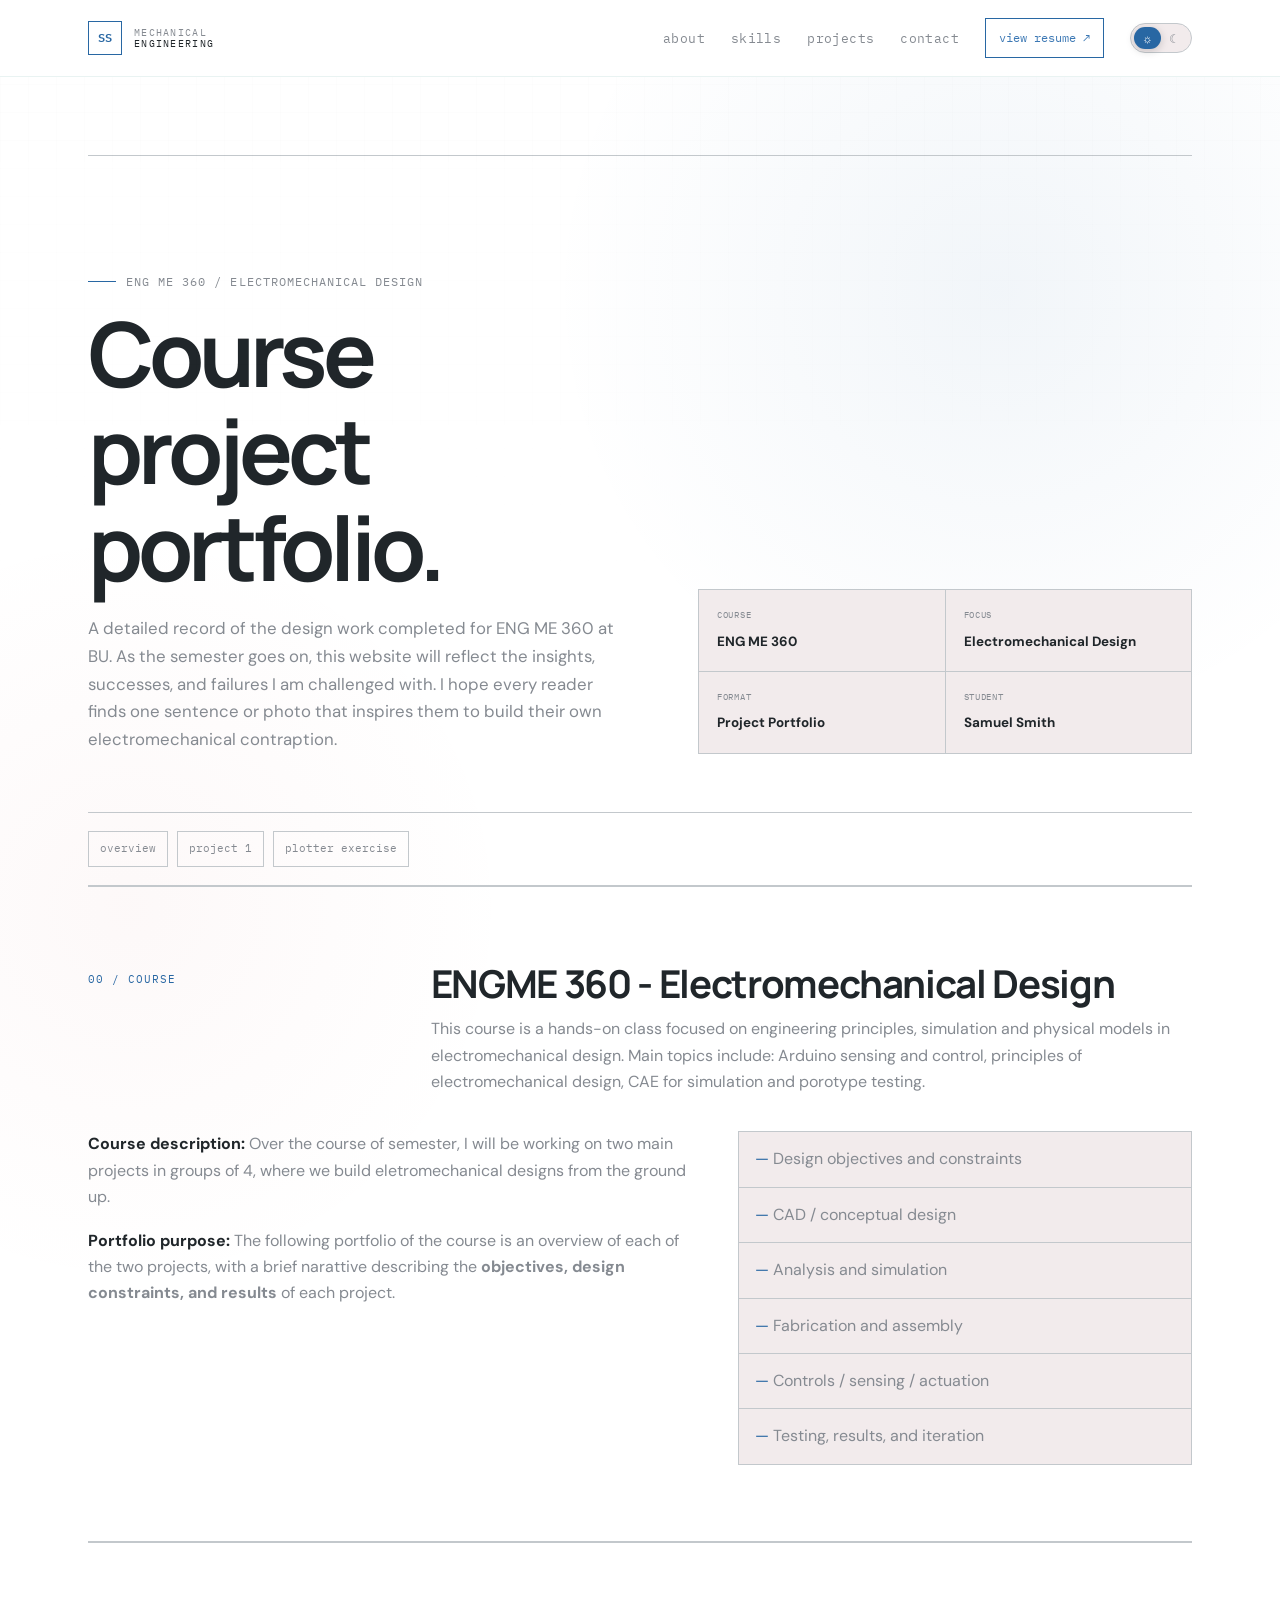
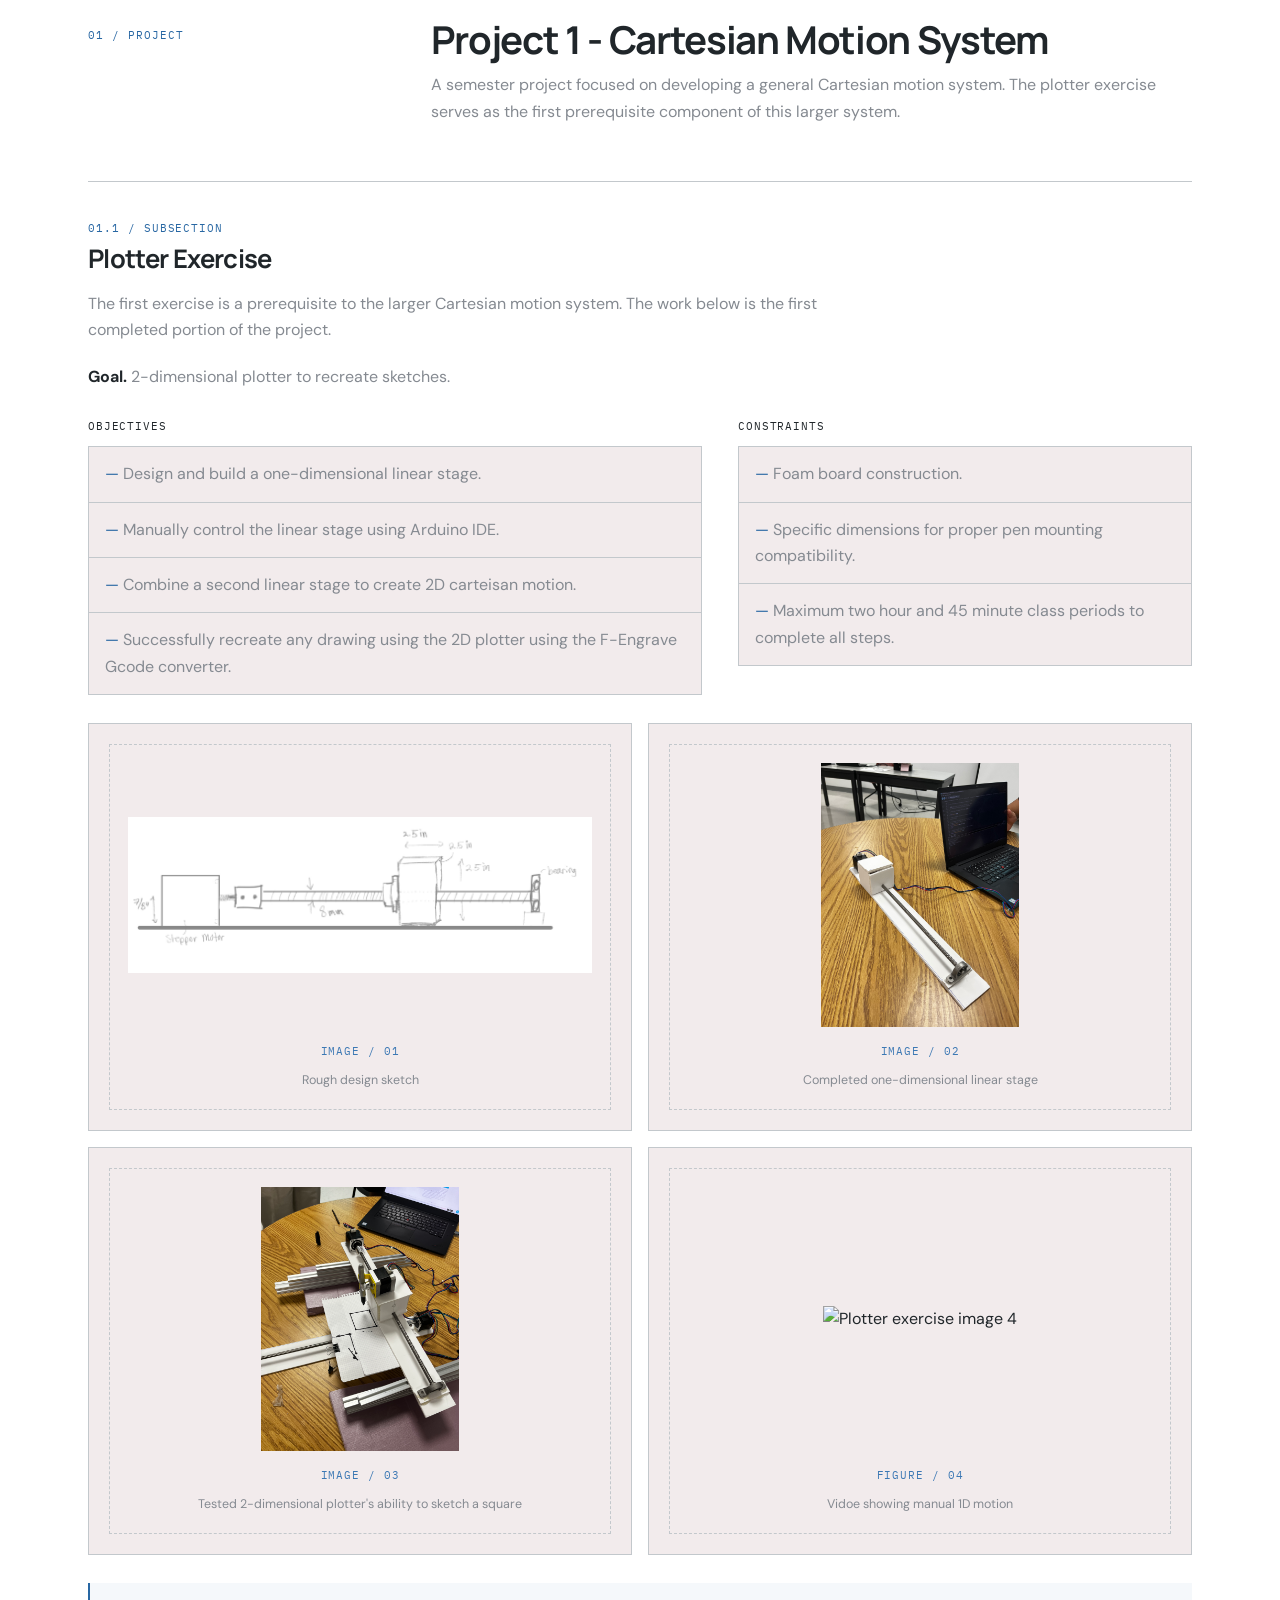
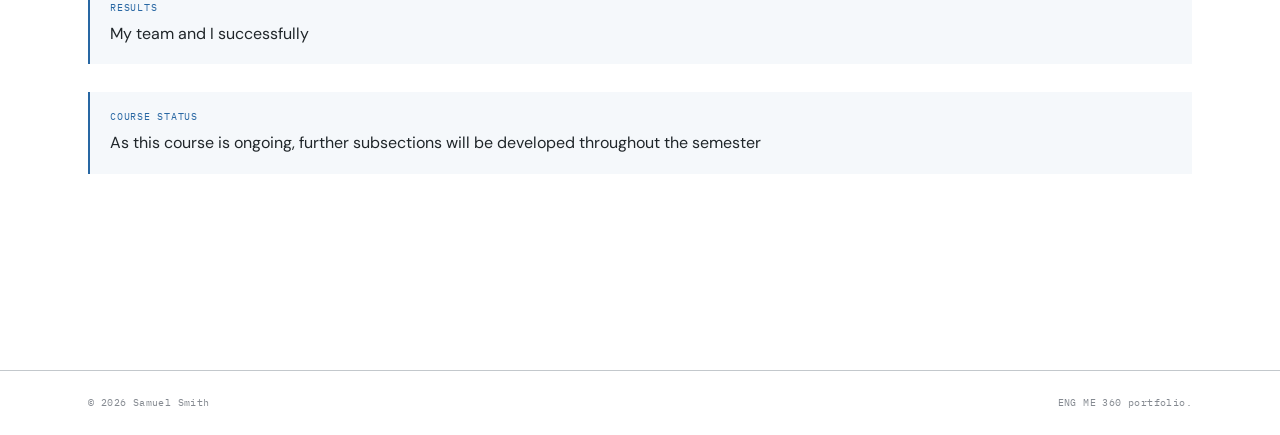
==== engme360.html @ 4882866c "updated for video" ====
<!DOCTYPE html>
<html lang="en">
<head>
  <meta charset="UTF-8">
  <meta name="viewport" content="width=device-width, initial-scale=1.0">
  <meta name="color-scheme" content="dark light">
  <script>
    (() => {
      try {
        const saved = localStorage.getItem('portfolio-theme');
        if (saved === 'light' || saved === 'dark') document.documentElement.dataset.theme = saved;
      } catch (e) {}
    })();
  </script>
  <title>ENG ME 360 — Electromechanical Design | Samuel Smith</title>
  <meta name="description" content="ENG ME 360 electromechanical design course portfolio for Samuel Smith.">
  <link rel="preconnect" href="https://fonts.googleapis.com">
  <link rel="preconnect" href="https://fonts.gstatic.com" crossorigin>
  <link href="https://fonts.googleapis.com/css2?family=DM+Sans:wght@400;500;600;700&family=IBM+Plex+Mono:wght@400;500;600&family=Manrope:wght@500;600;700;800&display=swap" rel="stylesheet">
  <link rel="stylesheet" href="style.css?v=11">
</head>
<body>
  <header class="site-header"><nav class="nav container">
    <a href="index.html#hero" class="nav__logo" aria-label="Samuel Smith home"><span class="nav__logo-mark">SS</span><span class="nav__logo-copy">MECHANICAL<br><span>ENGINEERING</span></span></a>
    <button class="nav__toggle" id="navToggle" aria-label="Toggle navigation menu" aria-expanded="false"><span></span><span></span><span></span></button>
    <ul class="nav__links" id="navLinks">
      <li><a href="index.html#about" class="nav__link">about</a></li>
      <li><a href="index.html#skills" class="nav__link">skills</a></li>
      <li><a href="index.html#projects" class="nav__link">projects</a></li>
      <li><a href="index.html#contact" class="nav__link">contact</a></li>
      <li><a href="resume.pdf" class="nav__resume" target="_blank" rel="noopener">view resume <span>↗</span></a></li>
      <li class="nav__theme"><div class="theme-switch" id="themeSwitch" role="group" aria-label="Appearance"><span class="theme-switch__thumb" aria-hidden="true"></span><button class="theme-switch__option" type="button" data-theme-choice="light" aria-label="Switch to light appearance" title="Light appearance">☼</button><button class="theme-switch__option" type="button" data-theme-choice="dark" aria-label="Switch to dark appearance" title="Dark appearance">☾</button></div></li>
    </ul>
  </nav></header>

  <main class="case-study container">
    <section class="case-hero">
      <div>
        <p class="eyebrow"><span class="eyebrow__line"></span> ENG ME 360 / ELECTROMECHANICAL DESIGN</p>
        <h1>Course project portfolio.</h1>
        <p class="case-hero__lead">A detailed record of the design work completed for ENG ME 360 at BU. As the semester goes on, this website will reflect the insights, successes, and failures I am challenged with. I hope every reader finds one sentence or photo that inspires them to build their own electromechanical contraption.</p>
      </div>
      <div class="case-hero__meta">
        <div><span>course</span><strong>ENG ME 360</strong></div>
        <div><span>focus</span><strong>Electromechanical Design</strong></div>
        <div><span>format</span><strong>Project Portfolio</strong></div>
        <div><span>student</span><strong>Samuel Smith</strong></div>
      </div>
    </section>

    <nav class="case-toc" aria-label="Project navigation">
      <a href="#overview">overview</a>
      <a href="#project-1">project 1</a>
      <a href="#plotter-exercise">plotter exercise</a>
    </nav>

    <section id="overview" class="case-section">
      <div class="case-section__header">
        <div class="case-section__index">00 / COURSE</div>
        <div>
          <h2>ENGME 360 - Electromechanical Design</h2>
          <p class="case-section__intro">This course is a hands-on class focused on engineering principles, simulation and physical models in electromechanical design. Main topics include: Arduino sensing and control, principles of electromechanical design, CAE for simulation and porotype testing.</p>
        </div>
      </div>
      <div class="case-two-col">
        <div class="case-copy">
          <p><strong>Course description:</strong> Over the course of semester, I will be working on two main projects in groups of 4, where we build eletromechanical designs from the ground up.</p>
          <p><strong>Portfolio purpose:</strong> The following portfolio of the course is an overview of each of the two projects, with a brief narattive describing the <b>objectives, design constraints, and results</b> of each project.</p>
        </div>
        <ul class="case-list">
          <li>Design objectives and constraints</li>
          <li>CAD / conceptual design</li>
          <li>Analysis and simulation</li>
          <li>Fabrication and assembly</li>
          <li>Controls / sensing / actuation</li>
          <li>Testing, results, and iteration</li>
        </ul>
      </div>
    </section>

    <section id="project-1" class="case-section">
      <div class="case-section__header">
        <div class="case-section__index">01 / PROJECT</div>
        <div>
          <h2>Project 1 - Cartesian Motion System</h2>
          <p class="case-section__intro">A semester project focused on developing a general Cartesian motion system. The plotter exercise serves as the first prerequisite component of this larger system.</p>
        </div>
      </div>

      <div id="plotter-exercise" class="case-subsection">
        <div class="case-subsection__header">
          <span>01.1 / SUBSECTION</span>
          <h3>Plotter Exercise</h3>
        </div>
        <p class="case-subsection__intro">The first exercise is a prerequisite to the larger Cartesian motion system. The work below is the first completed portion of the project.</p>

        <div class="case-copy">
          <p><strong>Goal.</strong> 2-dimensional plotter to recreate sketches.</p>
        </div>

        <div class="case-two-col case-two-col--plotter-details">
          <div>
            <p class="case-field-label">Objectives</p>
            <ul class="case-list">
              <li>Design and build a one-dimensional linear stage.</li>
              <li>Manually control the linear stage using Arduino IDE.</li>
              <li>Combine a second linear stage to create 2D carteisan motion.</li>
              <li>Successfully recreate any drawing using the 2D plotter using the F-Engrave Gcode converter.</li>
            </ul>
          </div>
          <div>
            <p class="case-field-label">Constraints</p>
            <ul class="case-list">
              <li>Foam board construction.</li>
              <li>Specific dimensions for proper pen mounting compatibility.</li>
              <li>Maximum two hour and 45 minute class periods to complete all steps.</li>
            </ul>
          </div>
        </div>

        <div class="case-figure-grid case-figure-grid--plotter">
          <div class="case-figure">
            <div class="case-figure__inner">
              <img src="images/LinearStageSketch.jpg" alt="Plotter exercise image 1">
              <div class="case-figure__label"><span>IMAGE / 01</span><small>Rough design sketch</small></div>
            </div>
          </div>
          <div class="case-figure">
            <div class="case-figure__inner">
              <img src="images/1D_LinearStage.jpg" alt="Plotter exercise image 2">
              <div class="case-figure__label"><span>IMAGE / 02</span><small>Completed one-dimensional linear stage</small></div>
            </div>
          </div>
          <div class="case-figure">
            <div class="case-figure__inner">
              <img src="images/project-01-01.JPG" alt="Plotter exercise image 3">
              <div class="case-figure__label"><span>IMAGE / 03</span><small>Tested 2-dimensional plotter's ability to sketch a square</small></div>
            </div>
          </div>
          <div class="case-figure">
            <div class="case-figure__inner">
              <img src="images/1D_motion.MOV" alt="Plotter exercise image 4">
              <div class="case-figure__label"><span>FIGURE / 04</span><small>Vidoe showing manual 1D motion</small></div>
            </div>
          </div>
        </div>

        <div class="case-callout">
          <span>Results</span>
          <p>My team and I successfully </p>
        </div>
      </div>

      <div class="case-callout case-callout--ongoing">
        <span>Course status</span>
        <p>As this course is ongoing, further subsections will be developed throughout the semester</p>
      </div>
    </section>
  </main>

  <footer class="site-footer"><div class="container site-footer__inner"><p>© <span id="year"></span> Samuel Smith</p><p>ENG ME 360 portfolio.</p></div></footer>
  <script src="script.js?v=4"></script>
</body>
</html>
---- style.css ----
/* ========================================================================== 
   MECHANICAL ENGINEERING PORTFOLIO — visual system
   ========================================================================== */
 :root {
  color-scheme: dark;
  --bg: #111416;
  --surface: #1D2123;
  --surface-2: #292E30;
  --surface-3: #444A4D;
  --border: #41484B;
  --text: #F2EBEC;
  --text-muted: #858A91;
  --accent: #3C78B4;
  --accent-bright: #5B98D2;
  --secondary: #2E1110;
  --signal: #D9A441;
  --input-bg: #0D1012;

  --light-bg: #FFFFFF;
  --light-surface: #F2EBEC;
  --light-surface-2: #E7EAED;
  --light-surface-3: #D8DDE1;
  --light-border: #C3C8CC;
  --light-text: #20262A;
  --light-text-muted: #858A91;
  --light-accent: #2867A3;
  --light-accent-bright: #3C78B4;
  --light-secondary: #2E1110;
  --light-signal: #B98522;
  --light-danger: #A33A34;
  --light-input-bg: #FFFFFF;

  --font-display: 'Manrope', 'Segoe UI', sans-serif;
  --font-body: 'DM Sans', 'Segoe UI', sans-serif;
  --font-mono: 'IBM Plex Mono', 'SFMono-Regular', Consolas, monospace;

  --container-w: 1160px;
  --radius-sm: 3px;
  --radius-md: 5px;
  --shadow: 0 28px 60px -35px rgba(0,0,0,.85);
}

html[data-theme="light"] {
  color-scheme: light;
  --bg: var(--light-bg);
  --surface: var(--light-surface);
  --surface-2: var(--light-surface-2);
  --surface-3: var(--light-surface-3);
  --border: var(--light-border);
  --text: var(--light-text);
  --text-muted: var(--light-text-muted);
  --accent: var(--light-accent);
  --accent-bright: var(--light-accent-bright);
  --secondary: var(--light-secondary);
  --signal: var(--light-signal);
  --danger: var(--light-danger);
  --input-bg: var(--light-input-bg);
  --shadow: 0 24px 55px -32px rgba(20,39,55,.24);
}

@media (prefers-color-scheme: light) {
  html:not([data-theme]) {
    --bg: var(--light-bg);
    --surface: var(--light-surface);
    --surface-2: var(--light-surface-2);
    --surface-3: var(--light-surface-3);
    --border: var(--light-border);
    --text: var(--light-text);
    --text-muted: var(--light-text-muted);
    --accent: var(--light-accent);
    --accent-bright: var(--light-accent-bright);
    --secondary: var(--light-secondary);
    --signal: var(--light-signal);
    --danger: var(--light-danger);
    --input-bg: var(--light-input-bg);
    --shadow: 0 24px 55px -32px rgba(20,39,55,.24);
  }
}

*, *::before, *::after { box-sizing: border-box; }
html { scroll-behavior: smooth; }
body {
  margin: 0;
  background:
    radial-gradient(circle at 78% 8%, rgba(60,120,180,.07), transparent 28rem),
    radial-gradient(circle at 10% 25%, rgba(217,164,65,.04), transparent 24rem),
    var(--bg);
  color: var(--text);
  font-family: var(--font-body);
  font-size: 16px;
  line-height: 1.65;
  -webkit-font-smoothing: antialiased;
}
body::before {
  content: '';
  position: fixed;
  inset: 0;
  pointer-events: none;
  opacity: .18;
  background-image:
    linear-gradient(rgba(255,255,255,.025) 1px, transparent 1px),
    linear-gradient(90deg, rgba(255,255,255,.025) 1px, transparent 1px);
  background-size: 28px 28px;
  mask-image: linear-gradient(to bottom, black, transparent 80%);
}

@media (prefers-reduced-motion: reduce) {
  html { scroll-behavior: auto; }
  *, *::before, *::after { animation-duration: .01ms !important; animation-iteration-count: 1 !important; transition-duration: .01ms !important; }
}

img { max-width: 100%; display: block; }
a { color: inherit; text-decoration: none; }
button, input, textarea { font: inherit; }

h1, h2, h3 { margin: 0; font-family: var(--font-display); line-height: 1.08; }
p { margin-top: 0; }

.container { max-width: var(--container-w); margin: 0 auto; padding-inline: 28px; }

a:focus-visible, button:focus-visible, input:focus-visible, textarea:focus-visible {
  outline: 2px solid var(--accent-bright);
  outline-offset: 4px;
}

/* HEADER */
.site-header {
  position: sticky;
  top: 0;
  z-index: 100;
  background: color-mix(in srgb, var(--bg) 88%, transparent);
  backdrop-filter: blur(16px) saturate(120%);
  border-bottom: 1px solid rgba(101,170,166,.14);
}
.nav { min-height: 76px; display: flex; align-items: center; justify-content: space-between; gap: 24px; }
.nav__logo { display: flex; align-items: center; gap: 12px; }
.nav__logo-mark {
  width: 34px; height: 34px; display: grid; place-items: center;
  border: 1px solid var(--accent);
  color: var(--accent);
  font-family: var(--font-mono); font-size: .74rem; font-weight: 600;
}
.nav__logo-copy { font-family: var(--font-mono); font-size: .62rem; letter-spacing: .13em; line-height: 1.15; color: var(--text-muted); }
.nav__logo-copy span { color: var(--text); }
.nav__links { display: flex; align-items: center; gap: 26px; margin: 0; padding: 0; list-style: none; }
.nav__link { color: var(--text-muted); font-family: var(--font-mono); font-size: .8rem; letter-spacing: .03em; position: relative; padding-block: 8px; }
.nav__link::after { content: ''; position: absolute; left: 0; right: 0; bottom: 0; height: 1px; background: var(--accent); transform: scaleX(0); transform-origin: left; transition: transform .2s ease; }
.nav__link:hover, .nav__link.is-active { color: var(--text); }
.nav__link:hover::after, .nav__link.is-active::after { transform: scaleX(1); }
.nav__resume { display: inline-flex; gap: 7px; align-items: center; border: 1px solid var(--accent); color: var(--accent-bright); padding: 9px 13px; font-family: var(--font-mono); font-size: .76rem; transition: background .2s ease, color .2s ease, transform .2s ease; }
.nav__resume:hover { background: var(--accent); color: #19130c; transform: translateY(-1px); }
.nav__toggle { display: none; width: 34px; height: 34px; border: 1px solid var(--border); background: var(--surface); align-items: center; justify-content: center; flex-direction: column; gap: 4px; cursor: pointer; }
.nav__toggle span { width: 17px; height: 1.5px; background: var(--text); }

/* THEME CONTROL */
.nav__theme { display: flex; align-items: center; }
.theme-switch {
  --switch-w: 62px;
  --switch-h: 30px;
  position: relative;
  width: var(--switch-w);
  height: var(--switch-h);
  display: grid;
  grid-template-columns: repeat(2, 1fr);
  align-items: center;
  padding: 3px;
  border: 1px solid var(--border);
  border-radius: 999px;
  background: var(--surface);
  box-shadow: inset 0 0 0 1px rgba(255,255,255,.025);
}
.theme-switch__thumb {
  position: absolute;
  z-index: 0;
  top: 3px;
  left: 3px;
  width: calc((100% - 6px) / 2);
  height: calc(100% - 6px);
  border-radius: 999px;
  background: var(--accent);
  box-shadow: 0 2px 8px rgba(0,0,0,.18);
  transition: transform .22s cubic-bezier(.2,.8,.2,1), background .22s ease;
}
.theme-switch[data-theme-state="dark"] .theme-switch__thumb { transform: translateX(100%); }
.theme-switch__option {
  position: relative;
  z-index: 1;
  width: 100%;
  height: 100%;
  padding: 0;
  border: 0;
  background: transparent;
  color: var(--text-muted);
  display: grid;
  place-items: center;
  cursor: pointer;
  font-family: var(--font-mono);
  font-size: .78rem;
  line-height: 1;
  transition: color .18s ease;
}
.theme-switch__option:hover { color: var(--text); }
.theme-switch__option.is-active { color: #fff; }
.theme-switch__option:focus-visible { outline: 2px solid var(--accent-bright); outline-offset: 2px; border-radius: 999px; }

@media (max-width: 820px) {
  .theme-switch { --switch-w: 58px; }
}

/* SHARED */
.eyebrow { margin: 0 0 14px; color: var(--text-muted); font-family: var(--font-mono); font-size: .72rem; letter-spacing: .09em; text-transform: uppercase; display: flex; align-items: center; gap: 10px; }
.eyebrow__line { width: 28px; height: 1px; background: var(--accent); display: inline-block; }
.section-heading { margin-bottom: 46px; }
.section-heading--split { display: grid; grid-template-columns: 1fr minmax(280px, 420px); gap: 54px; align-items: end; }
.section-title { font-size: clamp(2rem, 4vw, 3.5rem); letter-spacing: -.035em; max-width: 17ch; }
.section-note { margin: 0; color: var(--text-muted); font-size: .96rem; max-width: 54ch; }
section { padding-block: 116px; border-top: 1px solid var(--border); scroll-margin-top: 76px; }
#hero { border-top: none; padding-top: 74px; }

/* BUTTONS */
.btn { display: inline-flex; justify-content: center; align-items: center; gap: 10px; min-height: 46px; padding: 11px 17px; border-radius: var(--radius-sm); border: 1px solid transparent; font-family: var(--font-mono); font-size: .78rem; font-weight: 600; letter-spacing: .025em; transition: transform .2s ease, border-color .2s ease, background .2s ease; }
.btn:hover { transform: translateY(-2px); }
.btn--primary { background: var(--accent); color: #1b140c; }
.btn--primary:hover { background: var(--accent-bright); }
.btn--ghost { border-color: var(--border); background: rgba(19,26,28,.65); color: var(--text); }
.btn--ghost:hover { border-color: var(--secondary); }
.text-link { display: inline-flex; gap: 8px; color: var(--accent-bright); font-family: var(--font-mono); font-size: .78rem; border-bottom: 1px solid transparent; }
.text-link:hover { border-color: var(--accent); }

/* HERO */
.hero__grid { display: grid; grid-template-columns: 1.05fr .95fr; align-items: center; gap: 72px; min-height: calc(100vh - 150px); }
.hero__name { font-size: clamp(3.4rem, 8vw, 6.7rem); letter-spacing: -.06em; max-width: 9ch; }
.hero__type { margin: 15px 0 18px; color: var(--accent-bright); font-family: var(--font-mono); font-size: clamp(1rem, 2vw, 1.2rem); min-height: 1.55em; }
.hero__cursor { color: var(--accent); animation: pulse .9s step-end infinite; }
@keyframes pulse { 50% { opacity: 0; } }
.hero__tagline { color: var(--text-muted); font-size: 1.05rem; max-width: 58ch; margin-bottom: 30px; }
.hero__tagline strong { color: var(--text); font-weight: 600; }
.hero__actions { display: flex; flex-wrap: wrap; gap: 12px; }
.hero__meta { margin-top: 40px; display: grid; grid-template-columns: repeat(3, minmax(0, 1fr)); border-top: 1px solid var(--border); }
.hero__meta > div { padding: 16px 14px 0 0; border-right: 1px solid var(--border); margin-top: 12px; }
.hero__meta > div:last-child { border-right: none; padding-left: 14px; }
.hero__meta > div:nth-child(2) { padding-left: 14px; }
.hero__meta span { display: block; color: var(--accent); font-family: var(--font-mono); font-size: .67rem; margin-bottom: 4px; }
.hero__meta strong { font-family: var(--font-display); font-size: .88rem; font-weight: 700; }

.hero__drawing { min-height: 560px; position: relative; border: 1px solid var(--border); background: linear-gradient(145deg, rgba(19,26,28,.94), rgba(14,19,20,.92)); overflow: hidden; box-shadow: var(--shadow); }
.hero__drawing::before { content: ''; position: absolute; inset: 0; background-image: linear-gradient(rgba(120,183,178,.09) 1px, transparent 1px), linear-gradient(90deg, rgba(120,183,178,.09) 1px, transparent 1px); background-size: 32px 32px; }
.drawing__label { position: absolute; z-index: 2; font-family: var(--font-mono); font-size: .62rem; letter-spacing: .06em; color: var(--text-muted); }
.drawing__label--top { top: 16px; left: 18px; }
.drawing__label--bottom { bottom: 16px; right: 18px; }
.drawing__crosshair { position: absolute; width: 18px; height: 18px; z-index: 2; opacity: .7; }
.drawing__crosshair::before, .drawing__crosshair::after { content: ''; position: absolute; background: var(--secondary); }
.drawing__crosshair::before { width: 100%; height: 1px; left: 0; top: 9px; }
.drawing__crosshair::after { width: 1px; height: 100%; left: 9px; top: 0; }
.drawing__crosshair--a { top: 27%; left: 15%; }
.drawing__crosshair--b { bottom: 29%; right: 15%; }
.drawing__part { width: 62%; height: 48%; position: absolute; inset: 24% auto auto 19%; border: 2px solid rgba(238,242,239,.82); transform: skewY(-5deg) rotate(-9deg); background: rgba(120,183,178,.03); box-shadow: inset 0 0 0 1px rgba(243,165,59,.18); }
.drawing__hole { position: absolute; width: 18%; aspect-ratio: 1; border: 2px solid var(--accent); border-radius: 50%; top: 26%; left: 14%; box-shadow: inset 0 0 0 7px rgba(243,165,59,.03); }
.drawing__slot { position: absolute; width: 42%; height: 18%; border: 2px solid rgba(238,242,239,.68); border-radius: 999px; right: 10%; top: 25%; }
.drawing__edge { position: absolute; height: 1px; background: var(--secondary); opacity: .7; }
.drawing__edge--1 { width: 35%; left: 24%; bottom: 20%; transform: rotate(18deg); }
.drawing__edge--2 { width: 28%; right: 7%; bottom: 31%; transform: rotate(-25deg); }
.drawing__dimension { position: absolute; z-index: 2; color: var(--accent-bright); font-family: var(--font-mono); font-size: .68rem; }
.drawing__dimension--x { left: 23%; bottom: 21%; width: 54%; border-top: 1px solid var(--accent); text-align: center; }
.drawing__dimension--x::before, .drawing__dimension--x::after { content: ''; position: absolute; top: -4px; height: 7px; width: 1px; background: var(--accent); }
.drawing__dimension--x::before { left: 0; } .drawing__dimension--x::after { right: 0; }
.drawing__dimension--x span { position: relative; top: -2px; background: var(--bg); padding: 0 6px; }
.drawing__dimension--y { right: 14%; top: 30%; height: 35%; border-left: 1px solid var(--accent); writing-mode: vertical-rl; padding-left: 7px; }
.drawing__caption { position: absolute; bottom: 43px; left: 18px; display: flex; flex-direction: column; gap: 3px; z-index: 2; }
.drawing__caption span { color: var(--text-muted); font-family: var(--font-mono); font-size: .58rem; letter-spacing: .1em; }
.drawing__caption strong { font-size: .75rem; }

/* HERO HEADSHOT */
.hero__headshot {
  display: flex;
  align-items: center;
  justify-content: center;
  min-width: 0;
}
.headshot-card--hero {
  width: min(100%, 360px);
  margin: 0;
  border: 1px solid var(--border);
  background: var(--surface);
  box-shadow: var(--shadow);
  overflow: hidden;
}
.headshot-card--hero .headshot-card__image {
  aspect-ratio: 4 / 5;
  object-position: 50% 26%;
}

/* ABOUT */
.about__grid { display: grid; grid-template-columns: minmax(0, 980px); justify-content: center; gap: 34px; align-items: start; }
.about__text { max-width: 900px; margin-inline: auto; text-align: center; }
.about__text p { color: var(--text-muted); max-width: 82ch; margin-inline: auto; font-size: 1.03rem; }
.about__text strong { color: var(--text); }
.about__text .text-link { margin-top: 8px; }
.about__meta { display: grid; grid-template-columns: repeat(4, minmax(0, 1fr)); border-top: 1px solid var(--border); }
.meta-card { min-width: 0; padding: 18px 20px; border-bottom: 1px solid var(--border); border-right: 1px solid var(--border); }
.meta-card:first-child { border-left: 1px solid var(--border); }
.meta-card:last-child { border-right: 1px solid var(--border); }
.meta-card__label { display: block; margin-bottom: 5px; color: var(--accent); font-family: var(--font-mono); font-size: .63rem; letter-spacing: .07em; text-transform: uppercase; }
.meta-card__value { color: var(--text); font-size: .92rem; }

/* SKILLS */
.skills__grid { display: grid; grid-template-columns: repeat(4, 1fr); border-top: 1px solid var(--border); border-left: 1px solid var(--border); }
.skill-group { min-height: 300px; padding: 23px 22px 26px; border-right: 1px solid var(--border); border-bottom: 1px solid var(--border); background: rgba(19,26,28,.75); position: relative; overflow: hidden; }
.skill-group:hover { background: var(--surface-2); }
.skill-group__number { color: var(--accent); font-family: var(--font-mono); font-size: .68rem; }
.skill-group__title { font-size: 1.1rem; margin: 48px 0 16px; }
.skill-list { list-style: none; margin: 0; padding: 0; }
.skill-list li { color: var(--text-muted); padding-block: 7px; font-size: .9rem; border-top: 1px dashed rgba(60,120,180,.13); }
.tool-strip { display: flex; flex-wrap: wrap; margin-top: 18px; gap: 8px; }
.tool-strip span { border: 1px solid var(--border); color: var(--text-muted); padding: 6px 10px; font-family: var(--font-mono); font-size: .64rem; background: rgba(19,26,28,.56); }

/* PROJECTS */
.projects__grid { display: grid; grid-template-columns: repeat(2, minmax(0, 1fr)); gap: 22px; }
.projects__grid > .project-card--featured { grid-column: 1 / -1; }
.project-card { display: flex; flex-direction: column; border: 1px solid var(--border); background: rgba(19,26,28,.8); transition: transform .2s ease, border-color .2s ease, box-shadow .2s ease; cursor: pointer; }
.project-card:hover { transform: translateY(-4px); border-color: rgba(60,120,180,.45); box-shadow: var(--shadow); }
.project-card--featured { grid-column: 1 / -1; display: grid; grid-template-columns: 1.08fr .92fr; }
.project-card__visual { position: relative; height: 310px; min-height: 310px; overflow: hidden; border-bottom: 1px solid var(--border); }
.project-card--featured .project-card__visual { height: 430px; min-height: 430px; border-bottom: none; border-right: 1px solid var(--border); }
.project-card__visual--blueprint { background: var(--surface); }
.visual__chrome { position: absolute; top: 13px; left: 15px; right: 15px; display: flex; justify-content: space-between; color: var(--text-muted); font-family: var(--font-mono); font-size: .6rem; letter-spacing: .07em; z-index: 2; }
.visual__part { position: absolute; border: 2px solid rgba(238,242,239,.86); background: rgba(60,120,180,.04); }
.visual__part--large { width: 52%; height: 43%; left: 24%; top: 28%; transform: perspective(500px) rotateX(52deg) rotateZ(-16deg); box-shadow: 30px 30px 0 -28px rgba(217,164,65,.65); }
.visual__part--large::before { content: ''; position: absolute; width: 26%; aspect-ratio: 1; border: 2px solid var(--accent); border-radius: 50%; left: 37%; top: 25%; }
.visual__part--large::after { content: ''; position: absolute; left: 9%; right: 9%; bottom: 18%; height: 1px; background: var(--secondary); }
.visual__dimension { position: absolute; z-index: 2; color: var(--accent-bright); font-family: var(--font-mono); font-size: .65rem; }
.visual__dimension--one { top: 25%; right: 18%; }
.visual__dimension--two { bottom: 21%; left: 17%; }
.visual__stamp { position: absolute; left: 18px; bottom: 18px; z-index: 3; padding: 5px 8px; border: 1px solid var(--accent); color: var(--accent-bright); font-family: var(--font-mono); font-size: .6rem; letter-spacing: .09em; transform: rotate(-3deg); }
.project-card__visual--photo { display: grid; place-items: center; background: radial-gradient(circle at 50% 40%, rgba(243,165,59,.1), transparent 50%), #151d1f; }
.visual__photo-placeholder { width: 64%; aspect-ratio: 4 / 3; border: 1px dashed var(--border); display: grid; place-items: center; align-content: center; gap: 6px; color: var(--text-muted); font-family: var(--font-mono); }
.visual__photo-placeholder span { color: var(--accent); font-size: 2.8rem; }
.visual__photo-placeholder small { font-size: .62rem; letter-spacing: .08em; text-transform: uppercase; }
.visual__badge { position: absolute; top: 14px; right: 14px; color: var(--accent-bright); border: 1px solid var(--accent); padding: 5px 7px; font-family: var(--font-mono); font-size: .58rem; }
.project-card__visual--section { background: linear-gradient(180deg, rgba(60,120,180,.04), rgba(19,26,28,.94)); padding: 54px 22px 22px; }
.analysis__bars { height: 175px; display: flex; align-items: end; justify-content: center; gap: 14px; }
.analysis__bars i { width: 38px; border: 1px solid rgba(238,242,239,.25); border-bottom: 2px solid var(--accent); background: linear-gradient(to top, rgba(243,165,59,.28), rgba(60,120,180,.05)); }
.analysis__bars i:nth-child(1) { height: 34%; } .analysis__bars i:nth-child(2) { height: 58%; } .analysis__bars i:nth-child(3) { height: 82%; } .analysis__bars i:nth-child(4) { height: 67%; } .analysis__bars i:nth-child(5) { height: 93%; }
.analysis__legend { display: flex; justify-content: space-between; margin-top: 18px; color: var(--text-muted); font-family: var(--font-mono); font-size: .55rem; text-transform: uppercase; }
.project-card__body { padding: 24px 24px 25px; display: flex; flex-direction: column; min-height: 330px; }
.project-card__eyebrow { color: var(--accent); font-family: var(--font-mono); font-size: .64rem; letter-spacing: .07em; margin-bottom: 13px; text-transform: uppercase; }
.project-card__eyebrow span { margin-right: 10px; color: var(--text-muted); }
.project-card__title { font-size: 1.42rem; letter-spacing: -.025em; margin-bottom: 10px; }
.project-card__desc { color: var(--text-muted); font-size: .91rem; margin-bottom: 20px; }
.project-card__metrics { display: grid; grid-template-columns: 1fr 1fr; gap: 10px; margin-bottom: 19px; }
.project-card__metrics div { border-left: 2px solid var(--border); padding-left: 10px; }
.project-card__metrics span { display: block; color: var(--text-muted); font-family: var(--font-mono); font-size: .56rem; letter-spacing: .08em; text-transform: uppercase; }
.project-card__metrics strong { display: block; margin-top: 4px; color: var(--text); font-size: .82rem; }
.project-card__tags { display: flex; flex-wrap: wrap; gap: 7px; margin: auto 0 17px; padding: 0; list-style: none; }
.project-card__tags li { padding: 4px 8px; border: 1px solid rgba(60,120,180,.24); color: var(--secondary); background: rgba(60,120,180,.05); font-family: var(--font-mono); font-size: .61rem; }
.project-link { display: inline-flex; gap: 8px; align-items: center; color: var(--text); font-family: var(--font-mono); font-size: .73rem; width: fit-content; padding: 9px 12px; border: 1px solid var(--border); background: rgba(60,120,180,.04); transition: color .2s ease, border-color .2s ease, background .2s ease, transform .2s ease; }
.project-link:hover { color: var(--accent-bright); border-color: var(--accent); background: rgba(60,120,180,.09); transform: translateY(-1px); }
.project-process { display: grid; grid-template-columns: repeat(5, 1fr); margin-top: 22px; border: 1px solid var(--border); }
.project-process > div { display: flex; justify-content: space-between; gap: 10px; padding: 12px 13px; border-right: 1px solid var(--border); font-family: var(--font-mono); font-size: .57rem; color: var(--text-muted); }
.project-process > div:last-child { border-right: none; }
.project-process strong { color: var(--accent); }

/* CONTACT */
.contact__grid { display: grid; grid-template-columns: 1fr 1.05fr; gap: 90px; }
.contact__intro > p { color: var(--text-muted); max-width: 48ch; font-size: 1.02rem; }
.contact__direct { margin-top: 42px; padding-top: 20px; border-top: 1px solid var(--border); }
.contact__direct-link { display: block; color: var(--text); font-family: var(--font-mono); font-size: 1rem; margin-bottom: 13px; }
.contact__direct-link:hover { color: var(--accent-bright); }
.contact__socials { display: flex; gap: 18px; }
.contact__socials a { color: var(--text-muted); font-family: var(--font-mono); font-size: .73rem; }
.contact__socials a:hover { color: var(--accent); }
.contact__form { display: flex; flex-direction: column; gap: 16px; padding: 24px; border: 1px solid var(--border); background: rgba(19,26,28,.72); }
.form-row { display: flex; flex-direction: column; gap: 7px; }
.form-row label { color: var(--text-muted); font-family: var(--font-mono); font-size: .63rem; letter-spacing: .06em; text-transform: uppercase; }
.form-row input, .form-row textarea { width: 100%; border: 1px solid var(--border); background: var(--input-bg); color: var(--text); border-radius: var(--radius-sm); padding: 11px 13px; outline: none; resize: vertical; }
.form-row input:focus, .form-row textarea:focus { border-color: var(--secondary); }
.contact__form .btn { align-self: flex-start; }
.form-status { min-height: 1.2em; color: var(--secondary); font-family: var(--font-mono); font-size: .74rem; margin: 0; }
.form-status.is-error { color: var(--danger); }

/* FOOTER */
.site-footer { border-top: 1px solid var(--border); padding-block: 24px; }
.site-footer__inner { display: flex; justify-content: space-between; gap: 20px; }
.site-footer p { margin: 0; color: var(--text-muted); font-family: var(--font-mono); font-size: .62rem; letter-spacing: .04em; }

/* RESPONSIVE */
/* COMPACT PROFILE */
#about { padding-block: 82px; }
#about .section-heading { margin-bottom: 30px; }
#about .section-title { max-width: none; margin-inline: auto; }

@media (max-width: 980px) {
  .hero__grid { grid-template-columns: 1fr; min-height: auto; }
  .about__grid { grid-template-columns: 1fr; gap: 48px; }
  .skills__grid { grid-template-columns: repeat(2, 1fr); }
  .project-card--featured { grid-template-columns: 1fr; }
  .project-card--featured .project-card__visual { border-right: none; border-bottom: 1px solid var(--border); }
  .resume-cta { grid-template-columns: 1fr; gap: 46px; }
  .contact__grid { grid-template-columns: 1fr; gap: 48px; }
}

@media (max-width: 760px) {
  .container { padding-inline: 20px; }
  #hero { padding-top: 48px; }
  section, .resume-cta { padding-block: 82px; }
  .nav__toggle { display: flex; }
  .nav__links { position: absolute; top: 76px; left: 0; right: 0; padding: 0 20px 18px; display: flex; flex-direction: column; align-items: stretch; gap: 0; background: color-mix(in srgb, var(--bg) 96%, transparent); border-bottom: 1px solid var(--border); max-height: 0; overflow: hidden; opacity: 0; transition: max-height .25s ease, opacity .25s ease; }
  .nav__links.is-open { max-height: 390px; opacity: 1; }
  .nav__link { display: block; width: 100%; padding: 15px 2px; border-bottom: 1px solid rgba(43,56,58,.55); }
  .nav__link::after { display: none; }
  .nav__resume { margin-top: 14px; justify-content: center; }
  .nav__theme { margin-top: 10px; justify-content: center; }
  .section-heading--split { grid-template-columns: 1fr; gap: 18px; }
  .hero__name { max-width: none; }
  .hero__drawing { min-height: 360px; }
  .skills__grid, .projects__grid { grid-template-columns: 1fr; }
  .project-card--featured { grid-column: auto; }
  .project-card--featured .project-card__visual, .project-card__visual { height: 340px; min-height: 340px; }
  .project-process { grid-template-columns: 1fr 1fr; }
  .project-process > div:nth-child(2n) { border-right: none; }
  .project-process > div:nth-child(1), .project-process > div:nth-child(2), .project-process > div:nth-child(3) { border-bottom: 1px solid var(--border); }
  .project-process > div:last-child { grid-column: 1 / -1; border-right: none; }
  .site-footer__inner { flex-direction: column; }
}

@media (max-width: 480px) {
  .nav__logo-copy { display: none; }
  .hero__meta { grid-template-columns: 1fr; }
  .hero__meta > div, .hero__meta > div:nth-child(2), .hero__meta > div:last-child { padding: 11px 0; border-right: none; border-bottom: 1px solid var(--border); margin: 0; }
  .hero__meta > div:last-child { border-bottom: none; }
  .hero__actions { flex-direction: column; align-items: stretch; }
  .project-card__body, .contact__form { padding: 20px; }
  .project-card__metrics { grid-template-columns: 1fr; }
}


/* Mechanical drawing cursor polish */
.hero__cursor { display:inline-block; min-width:.55em; font-weight:700; transform:translateY(-1px); }
@media (prefers-reduced-motion: reduce){ .hero__cursor { animation:none; } }


@media (max-width: 980px) {
  .hero__headshot { justify-content: flex-start; }
  .headshot-card--hero { width: min(100%, 320px); }
  .about__meta { grid-template-columns: repeat(2, minmax(0, 1fr)); }
}

@media (max-width: 760px) {
  .hero__headshot { justify-content: center; }
  .headshot-card--hero { width: min(100%, 300px); }
  #about { padding-block: 70px; }
  .about__text { text-align: left; }
  .about__text p { max-width: none; }
  .about__meta { grid-template-columns: 1fr; }
  .meta-card, .meta-card:first-child, .meta-card:last-child { border-left: 1px solid var(--border); border-right: 1px solid var(--border); }
}

/* ========================================================================== 
   PROJECT IMAGE CAROUSELS + HEADSHOT
   ========================================================================== */
.headshot-card {
  margin-bottom: 24px;
  border: 1px solid var(--border);
  background: var(--surface);
  overflow: hidden;
}
.headshot-card__image {
  width: 100%;
  aspect-ratio: 4 / 5;
  object-fit: cover;
  object-position: 50% 26%;
  filter: saturate(.96);
}
.headshot-card__caption {
  padding: 11px 13px 12px;
  display: flex;
  justify-content: space-between;
  gap: 12px;
  border-top: 1px solid var(--border);
  font-family: var(--font-mono);
  font-size: .58rem;
  letter-spacing: .07em;
  text-transform: uppercase;
  color: var(--text-muted);
}
.headshot-card__caption strong { color: var(--accent); font-weight: 500; }

/* Project carousels: the media area is fixed; images always fit fully inside it. */
.project-card__visual--carousel {
  height: 430px;
  min-height: 430px;
  background: var(--surface-2);
}
.project-card--featured .project-card__visual--carousel {
  height: 430px;
  min-height: 430px;
}
.carousel {
  position: relative;
  width: 100%;
  height: 100%;
  min-width: 0;
  min-height: 0;
}
.carousel__viewport {
  overflow: hidden;
  width: 100%;
  height: 100%;
  min-width: 0;
  min-height: 0;
}
.carousel__track {
  display: flex;
  width: 100%;
  height: 100%;
  min-width: 0;
  min-height: 0;
  transition: transform .38s cubic-bezier(.2,.7,.2,1);
}
.carousel__slide {
  min-width: 100%;
  flex: 0 0 100%;
  width: 100%;
  height: 100%;
  min-height: 0;
  position: relative;
  display: grid;
  place-items: center;
  box-sizing: border-box;
  margin: 0;
  padding: 16px;
  background: var(--surface-2);
  overflow: hidden;
}
.carousel__slide img {
  display: block;
  width: auto;
  height: auto;
  max-width: 100%;
  max-height: 100%;
  min-width: 0;
  min-height: 0;
  object-fit: contain;
  object-position: 50% 50%;
  margin: 0;
  background: transparent;
}
.carousel__slide::after {
  content: '';
  position: absolute;
  inset: 0;
  pointer-events: none;
  background: linear-gradient(to top, rgba(0,0,0,.26), transparent 34%);
}
.carousel__label {
  position: absolute;
  left: 16px;
  bottom: 14px;
  z-index: 2;
  padding: 5px 8px;
  background: rgba(0,0,0,.58);
  color: #fff;
  font-family: var(--font-mono);
  font-size: .58rem;
  letter-spacing: .07em;
  text-transform: uppercase;
}
.carousel__controls {
  position: absolute;
  right: 14px;
  bottom: 13px;
  z-index: 3;
  display: flex;
  gap: 6px;
}
.carousel__button {
  width: 34px;
  height: 34px;
  border: 1px solid rgba(255,255,255,.34);
  background: rgba(0,0,0,.54);
  color: #fff;
  cursor: pointer;
  display: grid;
  place-items: center;
  font-family: var(--font-mono);
  font-size: .85rem;
  transition: background .2s ease, border-color .2s ease, transform .2s ease;
}
.carousel__button:hover { background: var(--accent); border-color: var(--accent); color: #111; transform: translateY(-1px); }
.carousel__button:focus-visible { outline-color: var(--accent-bright); }
.carousel__dots {
  position: absolute;
  top: 14px;
  right: 14px;
  z-index: 3;
  display: flex;
  gap: 6px;
}
.carousel__dot {
  width: 7px;
  height: 7px;
  padding: 0;
  border: 1px solid rgba(255,255,255,.62);
  background: transparent;
  cursor: pointer;
  border-radius: 50%;
}
.carousel__dot.is-active { background: var(--accent-bright); border-color: var(--accent-bright); }
.carousel__counter {
  position: absolute;
  top: 13px;
  left: 14px;
  z-index: 3;
  color: rgba(255,255,255,.82);
  font-family: var(--font-mono);
  font-size: .58rem;
  letter-spacing: .06em;
  background: rgba(0,0,0,.42);
  padding: 4px 6px;
}
.carousel--placeholder .carousel__slide {
  display: grid;
  place-items: center;
  background:
    linear-gradient(rgba(255,255,255,.025) 1px, transparent 1px),
    linear-gradient(90deg, rgba(255,255,255,.025) 1px, transparent 1px),
    var(--surface-2);
  background-size: 28px 28px;
}
.carousel__placeholder {
  text-align: center;
  color: var(--text-muted);
  font-family: var(--font-mono);
  font-size: .68rem;
  letter-spacing: .09em;
  text-transform: uppercase;
}
.carousel__placeholder strong { display:block; color: var(--accent); font-size: 1rem; margin-bottom: 7px; }

@media (max-width: 760px) {
  .headshot-card { max-width: 360px; }
}

.project-link--inactive { color: var(--text-muted); cursor: default; opacity: .78; }
.project-link--inactive:hover { color: var(--text-muted); border-color: transparent; }

html[data-theme="light"] body {
  background:
    radial-gradient(circle at 78% 8%, rgba(22,91,154,.06), transparent 28rem),
    radial-gradient(circle at 10% 25%, rgba(196,71,71,.035), transparent 24rem),
    var(--bg);
}
html[data-theme="light"] body::before {
  opacity: .22;
  background-image: linear-gradient(rgba(21,32,43,.045) 1px, transparent 1px), linear-gradient(90deg, rgba(21,32,43,.045) 1px, transparent 1px);
}
@media (prefers-color-scheme: light) {
  html:not([data-theme]) body {
    background:
      radial-gradient(circle at 78% 8%, rgba(22,91,154,.06), transparent 28rem),
      radial-gradient(circle at 10% 25%, rgba(196,71,71,.035), transparent 24rem),
      var(--bg);
  }
  html:not([data-theme]) body::before {
    opacity: .22;
    background-image: linear-gradient(rgba(21,32,43,.045) 1px, transparent 1px), linear-gradient(90deg, rgba(21,32,43,.045) 1px, transparent 1px);
  }
}


/* LIGHT MODE COMPONENT SURFACES */
html[data-theme="light"] .hero__drawing,
html[data-theme="light"] .project-card__visual--blueprint {
  background: linear-gradient(145deg, #FFFFFF, #F1F5F8);
}
html[data-theme="light"] .hero__drawing::before,
html[data-theme="light"] html[data-theme="light"] .drawing__part,
html[data-theme="light"] .visual__part {
  border-color: rgba(21,32,43,.72);
  background: rgba(22,91,154,.025);
}
html[data-theme="light"] .drawing__slot { border-color: rgba(21,32,43,.58); }
html[data-theme="light"] .skill-group,
html[data-theme="light"] .project-card,
html[data-theme="light"] .contact__form {
  background: rgba(255,255,255,.88);
}
html[data-theme="light"] .tool-strip span { background: rgba(247,249,251,.9); }
html[data-theme="light"] .btn--ghost { background: rgba(247,249,251,.9); }
html[data-theme="light"] .project-card__visual--photo {
  background: radial-gradient(circle at 50% 40%, rgba(22,91,154,.07), transparent 50%), #F4F7F9;
}
html[data-theme="light"] .project-card__visual--section {
  background: linear-gradient(180deg, rgba(22,91,154,.045), rgba(247,249,251,.96));
}
html[data-theme="light"] .analysis__bars i {
  border-color: rgba(21,32,43,.18);
  background: linear-gradient(to top, rgba(196,71,71,.20), rgba(22,91,154,.05));
}
html[data-theme="light"] .form-row input,
html[data-theme="light"] .form-row textarea {
  color-scheme: light;
}
html[data-theme="light"] .carousel__button {
  border-color: rgba(21,32,43,.28);
  background: rgba(21,32,43,.72);
}

@media (prefers-color-scheme: light) {
  html:not([data-theme]) .hero__drawing,
  html:not([data-theme]) .project-card__visual--blueprint {
    background: linear-gradient(145deg, #FFFFFF, #F1F5F8);
  }
  html:not([data-theme]) .hero__drawing::before,
  html:not([data-theme])   html:not([data-theme]) .drawing__part,
  html:not([data-theme]) .visual__part { border-color: rgba(21,32,43,.72); background: rgba(22,91,154,.025); }
  html:not([data-theme]) .drawing__slot { border-color: rgba(21,32,43,.58); }
  html:not([data-theme]) .skill-group,
  html:not([data-theme]) .project-card,
  html:not([data-theme]) .contact__form { background: rgba(255,255,255,.88); }
  html:not([data-theme]) .tool-strip span,
  html:not([data-theme]) .btn--ghost { background: rgba(247,249,251,.9); }
  html:not([data-theme]) .project-card__visual--photo { background: radial-gradient(circle at 50% 40%, rgba(22,91,154,.07), transparent 50%), #F4F7F9; }
  html:not([data-theme]) .project-card__visual--section { background: linear-gradient(180deg, rgba(22,91,154,.045), rgba(247,249,251,.96)); }
  html:not([data-theme]) .analysis__bars i { border-color: rgba(21,32,43,.18); background: linear-gradient(to top, rgba(196,71,71,.20), rgba(22,91,154,.05)); }
  html:not([data-theme]) .form-row input,
  html:not([data-theme]) .form-row textarea { color-scheme: light; }
  html:not([data-theme]) .carousel__button { border-color: rgba(21,32,43,.28); background: rgba(21,32,43,.72); }
}

/* ==========================================================================\n   ENG ME 360 CASE STUDY\n   ========================================================================== */
.case-study { max-width: var(--container-w); margin: 0 auto; padding: 78px 28px 120px; }
.case-hero { display:grid; grid-template-columns:1.05fr .95fr; gap:64px; align-items:end; padding-bottom:58px; border-bottom:1px solid var(--border); }
.case-hero h1 { font-size:clamp(2.8rem,7vw,5.6rem); letter-spacing:-.055em; max-width:12ch; margin:0 0 20px; }
.case-hero__lead { color:var(--text-muted); font-size:1.05rem; max-width:62ch; margin:0; }
.case-hero__meta { display:grid; grid-template-columns:repeat(2,1fr); gap:1px; background:var(--border); border:1px solid var(--border); }
.case-hero__meta div { padding:17px 18px; background:var(--surface); }
.case-hero__meta span { display:block; color:var(--text-muted); font-family:var(--font-mono); font-size:.58rem; text-transform:uppercase; letter-spacing:.08em; margin-bottom:5px; }
.case-hero__meta strong { font-size:.84rem; }
.case-toc { display:flex; flex-wrap:wrap; gap:9px; padding:18px 0; border-bottom:1px solid var(--border); }
.case-toc a { font-family:var(--font-mono); font-size:.68rem; color:var(--text-muted); border:1px solid var(--border); padding:8px 11px; }
.case-toc a:hover { color:var(--accent-bright); border-color:var(--accent); }
.case-section { padding:76px 0; border-bottom:1px solid var(--border); scroll-margin-top:90px; }
.case-section:last-child { border-bottom:none; }
.case-section__header { display:grid; grid-template-columns:.55fr 1.45fr; gap:54px; margin-bottom:36px; align-items:start; }
.case-section__index { color:var(--accent); font-family:var(--font-mono); font-size:.7rem; letter-spacing:.09em; padding-top:7px; }
.case-section h2 { font-size:clamp(1.9rem,3vw,2.8rem); letter-spacing:-.035em; margin:0 0 12px; }
.case-section__intro { color:var(--text-muted); margin:0; max-width:68ch; }
.case-copy { max-width:76ch; }
.case-copy p { color:var(--text-muted); margin:0 0 17px; }
.case-copy strong { color:var(--text); }
.case-two-col { display:grid; grid-template-columns:1.15fr .85fr; gap:36px; align-items:start; }
.case-list { margin:0; padding:0; display:grid; gap:1px; background:var(--border); border:1px solid var(--border); list-style:none; }
.case-list li { padding:14px 16px; background:var(--surface); color:var(--text-muted); }
.case-list li::before { content:'— '; color:var(--accent); }
.case-figure-grid { display:grid; grid-template-columns:repeat(2,minmax(0,1fr)); gap:16px; margin-top:28px; }
.case-figure { aspect-ratio:4 / 3; height:auto; min-height:0; border:1px solid var(--border); background:var(--surface); display:grid; place-items:center; padding:20px; text-align:center; overflow:hidden; }
.case-figure__inner { border:1px dashed var(--border); width:100%; height:100%; min-height:0; display:grid; grid-template-rows:minmax(0,1fr) auto; place-items:center; padding:18px; overflow:hidden; }
.case-figure__inner img { display:block; width:auto; height:auto; max-width:100%; max-height:100%; min-width:0; min-height:0; object-fit:contain; object-position:50% 50%; margin:auto; }
.case-figure__label { width:100%; padding-top:10px; }
.case-figure span { color:var(--accent-bright); font-family:var(--font-mono); font-size:.7rem; letter-spacing:.08em; }
.case-figure small { display:block; color:var(--text-muted); margin-top:7px; font-size:.78rem; }
.case-callout { border-left:2px solid var(--accent); background:rgba(60,120,180,.05); padding:17px 20px; margin-top:28px; }
.case-callout span { display:block; color:var(--accent); font-family:var(--font-mono); font-size:.6rem; text-transform:uppercase; letter-spacing:.08em; margin-bottom:5px; }
.case-callout p { margin:0; color:var(--text); }
.case-table-wrap { overflow-x:auto; border:1px solid var(--border); margin-top:28px; }
.case-table { width:100%; border-collapse:collapse; min-width:620px; }
.case-table th,.case-table td { padding:13px 15px; text-align:left; border-bottom:1px solid var(--border); }
.case-table th { font-family:var(--font-mono); color:var(--accent); font-size:.62rem; text-transform:uppercase; letter-spacing:.07em; background:var(--surface); }
.case-table td { color:var(--text-muted); font-size:.88rem; }
.case-table tr:last-child td { border-bottom:none; }
.case-next { display:flex; justify-content:space-between; align-items:center; gap:20px; padding-top:38px; }
.case-next p { margin:0; color:var(--text-muted); }
.case-back { font-family:var(--font-mono); color:var(--accent-bright); font-size:.75rem; }
.case-back:hover { color:var(--text); }
@media (max-width:980px){ .case-hero{grid-template-columns:1fr;gap:34px}.case-section__header{grid-template-columns:1fr;gap:12px}.case-two-col{grid-template-columns:1fr} }
@media (max-width:760px){ .case-study{padding:52px 20px 80px}.case-figure-grid{grid-template-columns:1fr}.case-next{align-items:flex-start;flex-direction:column} }

/* VBT project imagery */
.case-figure--hero-image { aspect-ratio:4 / 3; min-height:0; margin-bottom:18px; padding:14px; }
.case-figure--hero-image img, .case-figure--wide img { display:block; width:auto; height:auto; max-width:100%; max-height:100%; object-fit:contain; margin:0; }
.case-figure--hero-image { display:grid; grid-template-rows:minmax(0,1fr) auto; gap:10px; }
.case-figure--wide { aspect-ratio:4 / 3; min-height:0; margin-top:28px; display:grid; grid-template-rows:minmax(0,1fr) auto; gap:10px; padding:18px; }
.case-figure__caption { border-top:1px solid var(--border); padding-top:10px; }
.case-figure__caption span { color:var(--accent); font-family:var(--font-mono); font-size:.62rem; letter-spacing:.08em; }
.case-figure__caption small { display:block; color:var(--text-muted); margin-top:5px; font-size:.78rem; }
.vbt-case-study .case-hero__meta { margin-top:0; }
@media (max-width:980px){ .case-figure--hero-image { aspect-ratio:4 / 3; } }
@media (max-width:760px){ .case-figure--wide { aspect-ratio:1 / 1; } }

.case-subsection { margin-top: 56px; padding-top: 38px; border-top: 1px solid var(--border); scroll-margin-top: 90px; }
.case-subsection__header { margin-bottom: 18px; }
.case-subsection__header span { display:block; color:var(--accent); font-family:var(--font-mono); font-size:.66rem; letter-spacing:.09em; margin-bottom:8px; }
.case-subsection h3 { margin:0; font-size:clamp(1.35rem,2vw,1.8rem); letter-spacing:-.025em; }
.case-subsection__intro { color:var(--text-muted); max-width:68ch; margin:0 0 20px; }

/* ENG ME 360 plotter details */
.case-two-col--plotter-details { margin-top: 28px; }
.case-field-label { margin: 0 0 10px; font-family: var(--font-mono); font-size: .68rem; letter-spacing: .08em; text-transform: uppercase; color: var(--text); }
.case-figure-grid--plotter { grid-template-columns: repeat(2, minmax(0, 1fr)); }
.case-callout--ongoing { margin-top: 28px; }
@media (max-width:760px) { .case-figure-grid--plotter { grid-template-columns: 1fr; } }
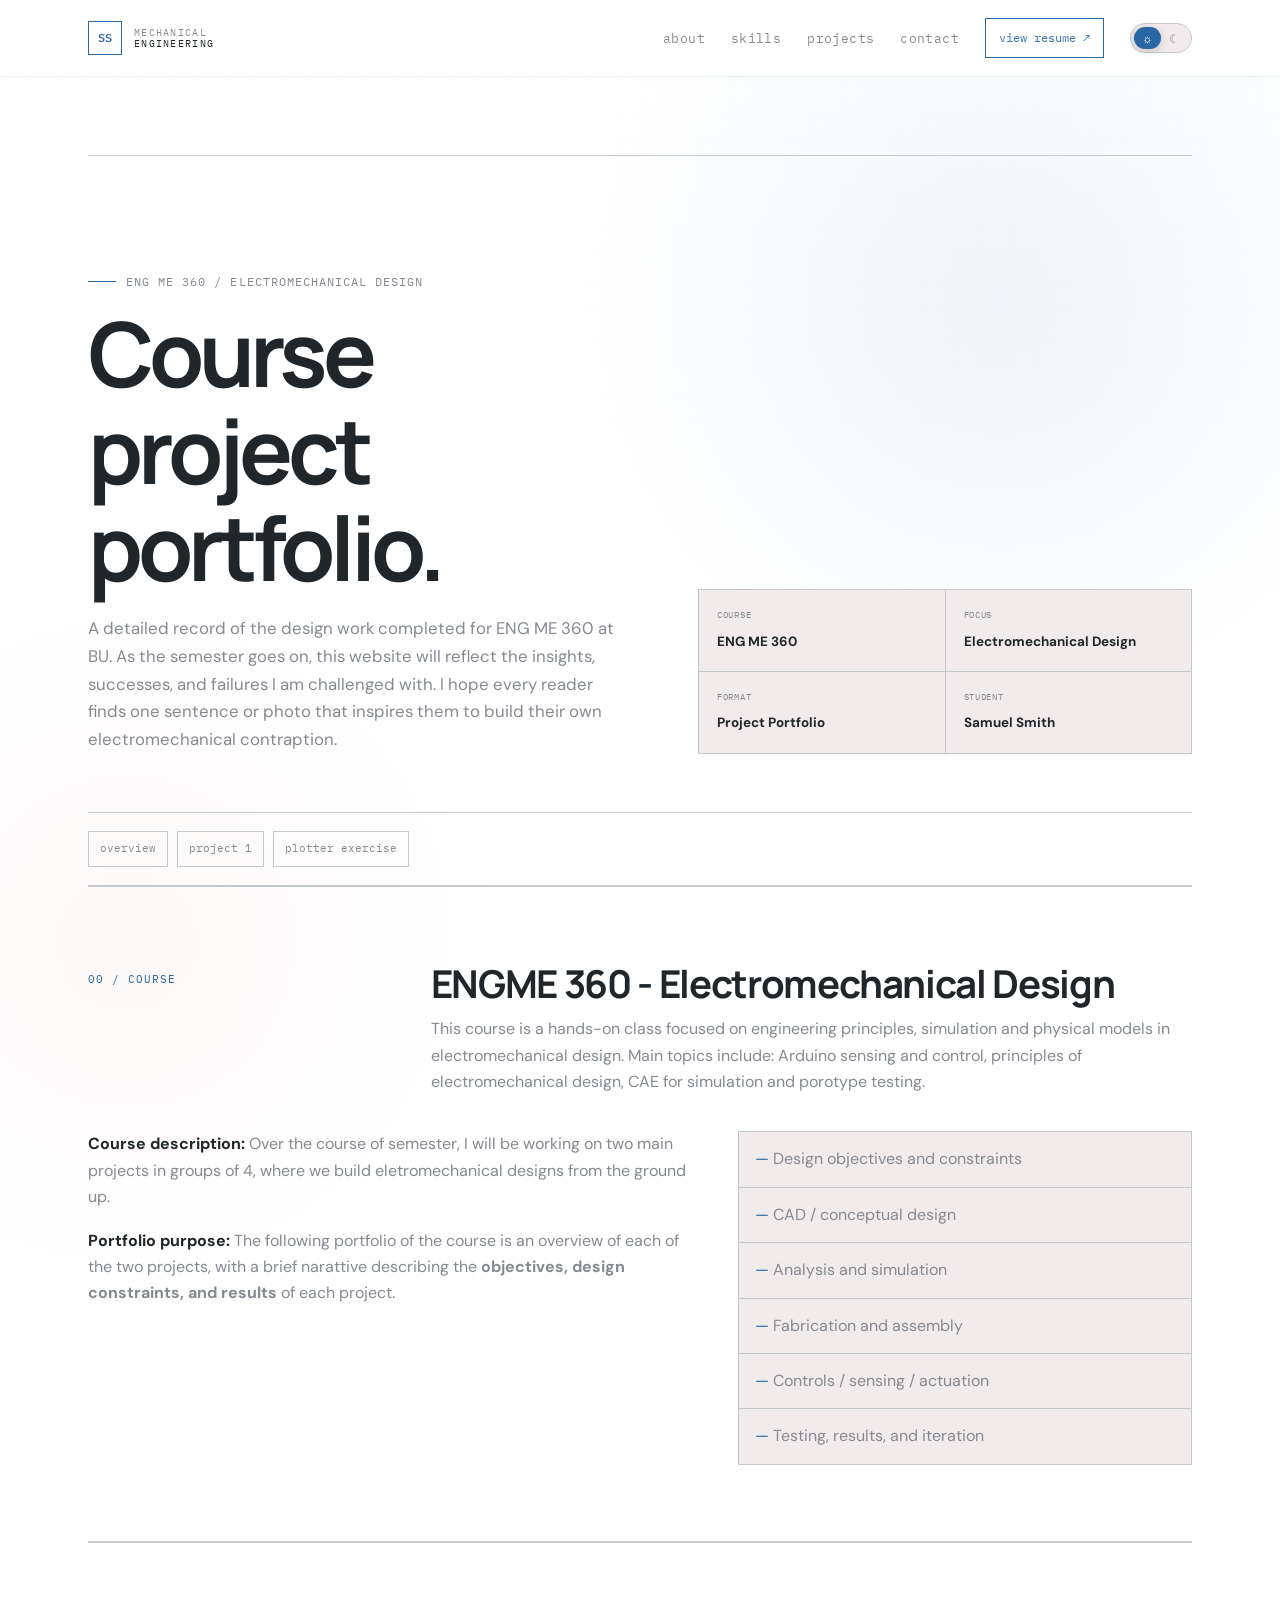
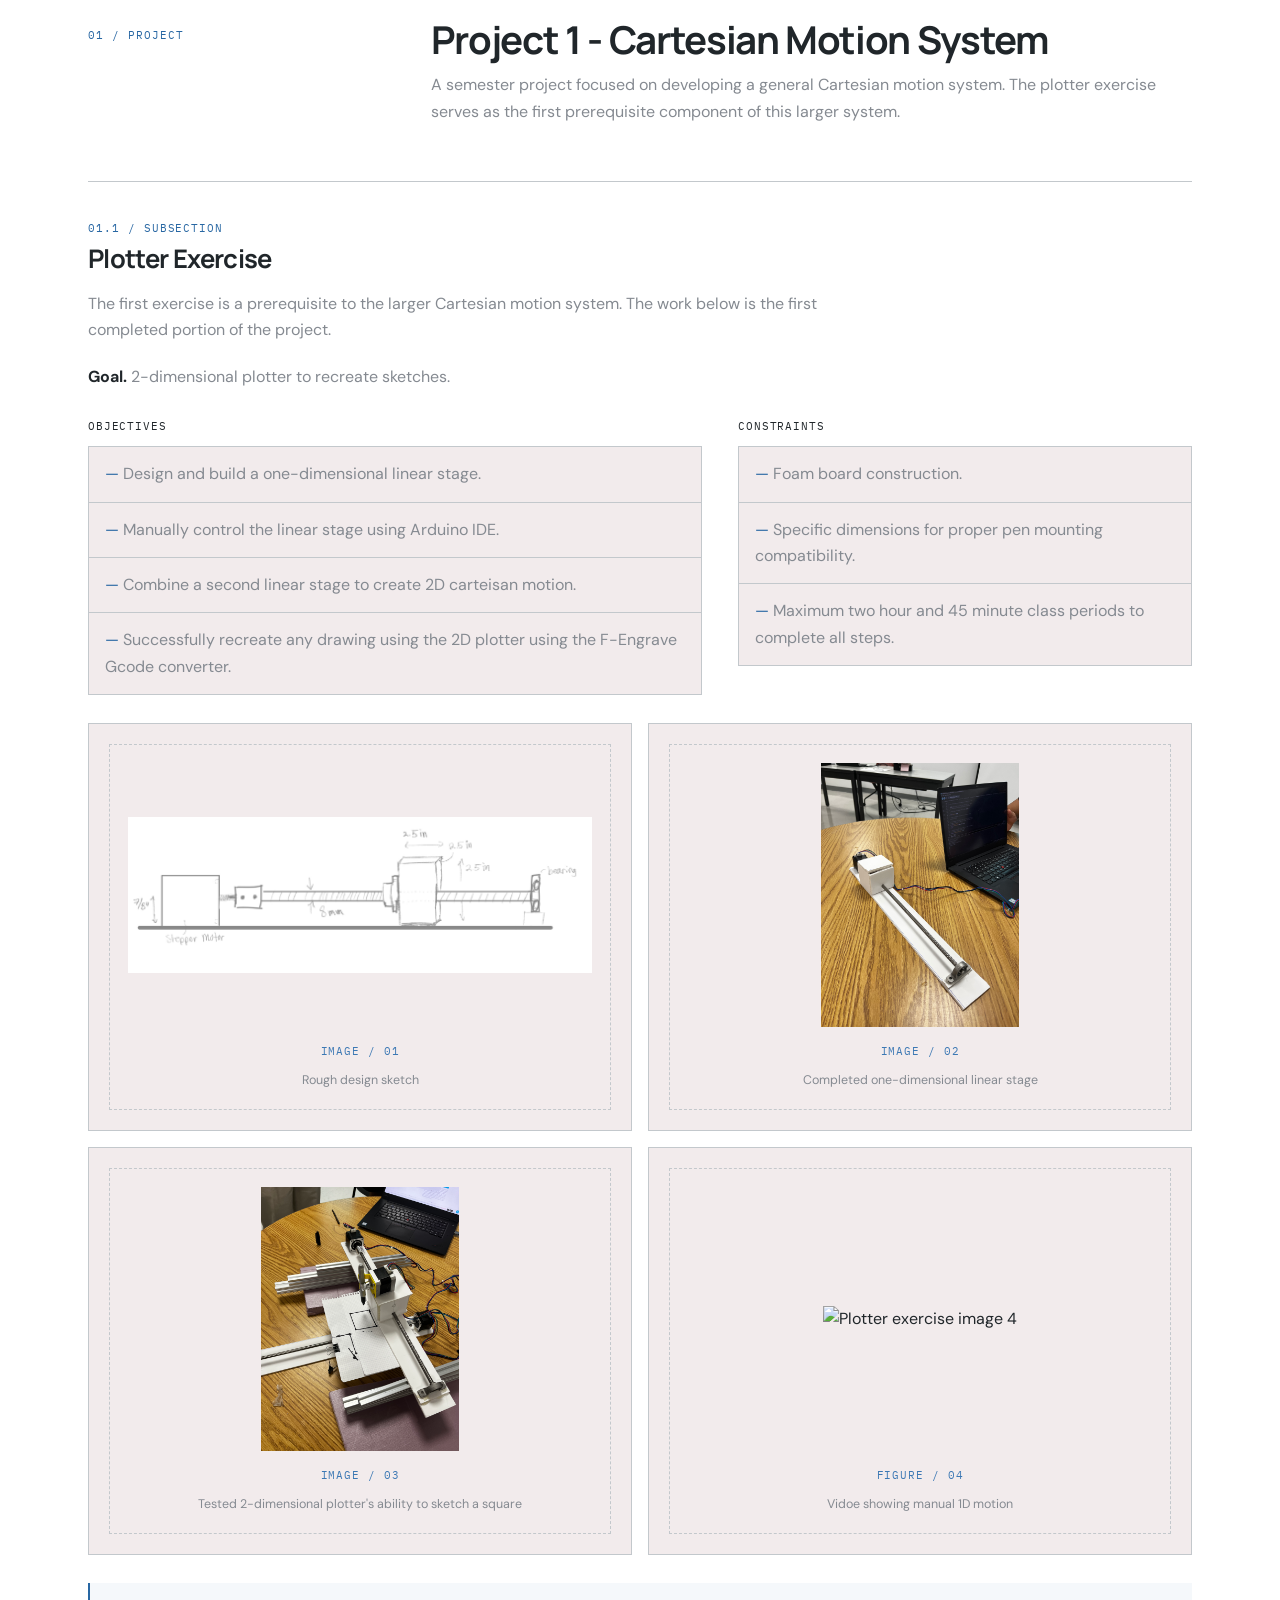
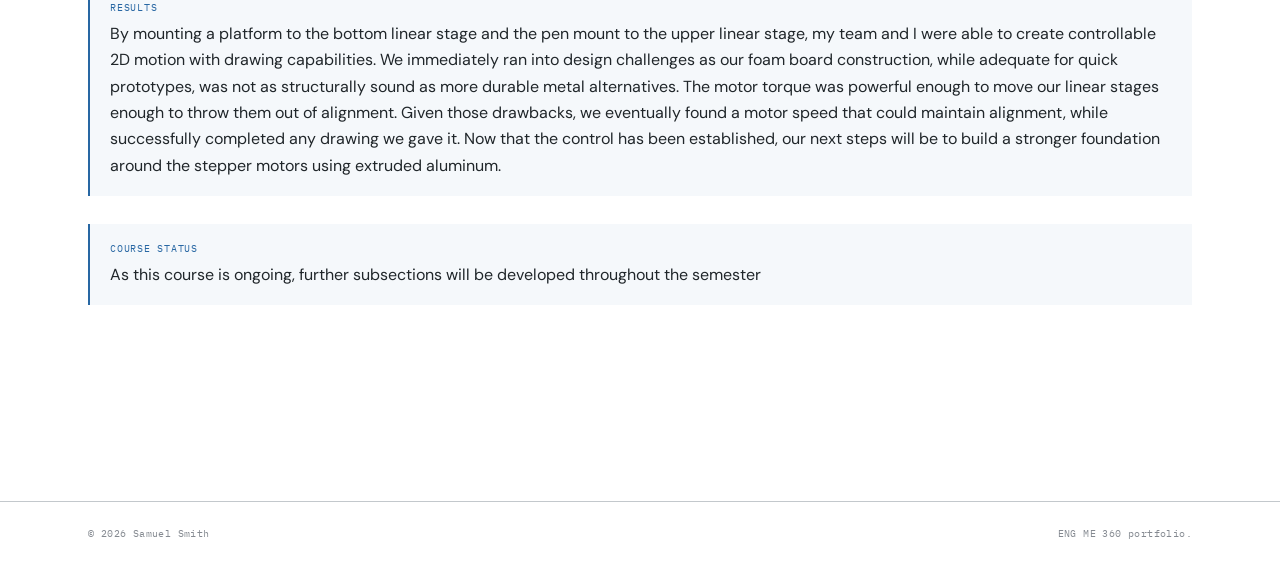
==== commit 3c431c03: "Added copy to results" ====
--- a/engme360.html
+++ b/engme360.html
@@ -147,7 +147,7 @@
 
         <div class="case-callout">
           <span>Results</span>
-          <p>My team and I successfully </p>
+          <p>By mounting a platform to the bottom linear stage and the pen mount to the upper linear stage, my team and I were able to create controllable 2D motion with drawing capabilities. We immediately ran into design challenges as our foam board construction, while adequate for quick prototypes, was not as structurally sound as more durable metal alternatives. The motor torque was powerful enough to move our linear stages enough to throw them out of alignment. Given those drawbacks, we eventually found a motor speed that could maintain alignment, while successfully completed any drawing we gave it. Now that the control has been established, our next steps will be to build a stronger foundation around the stepper motors using extruded aluminum.</p>
         </div>
       </div>
 
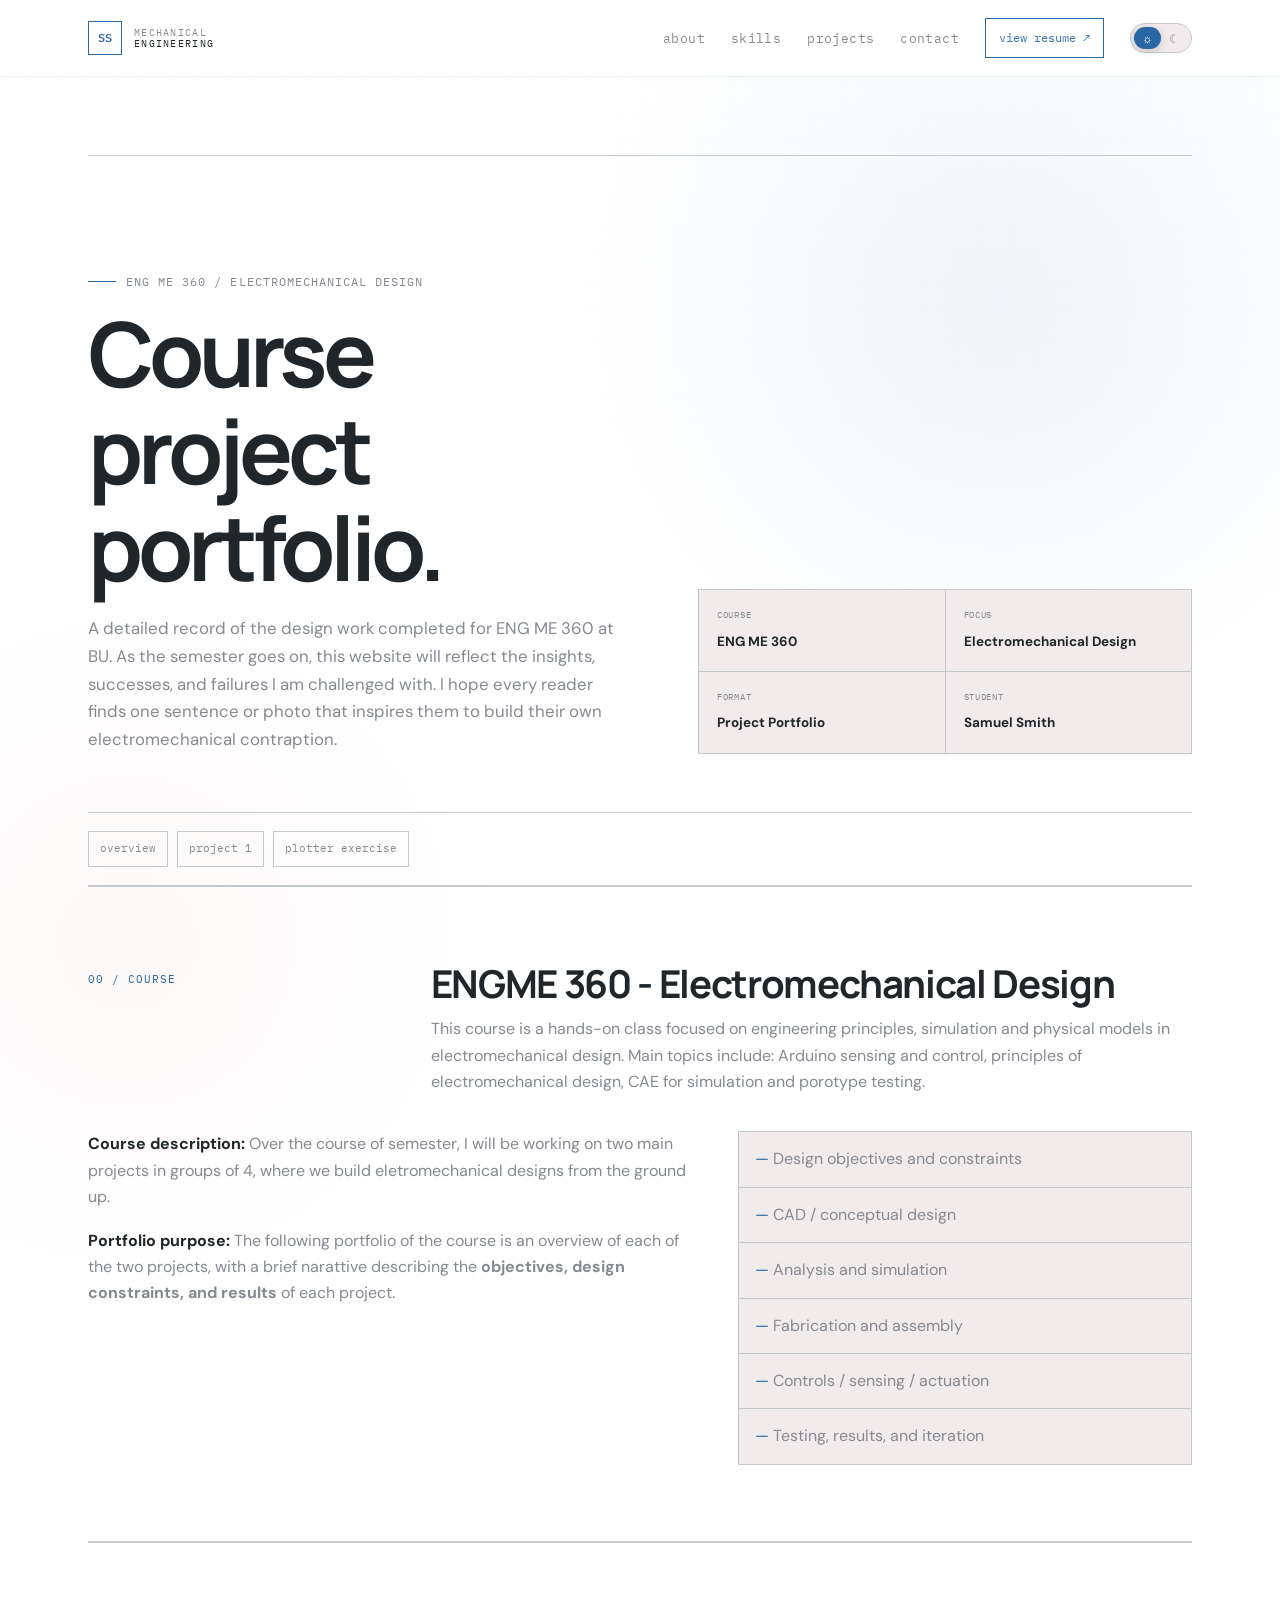
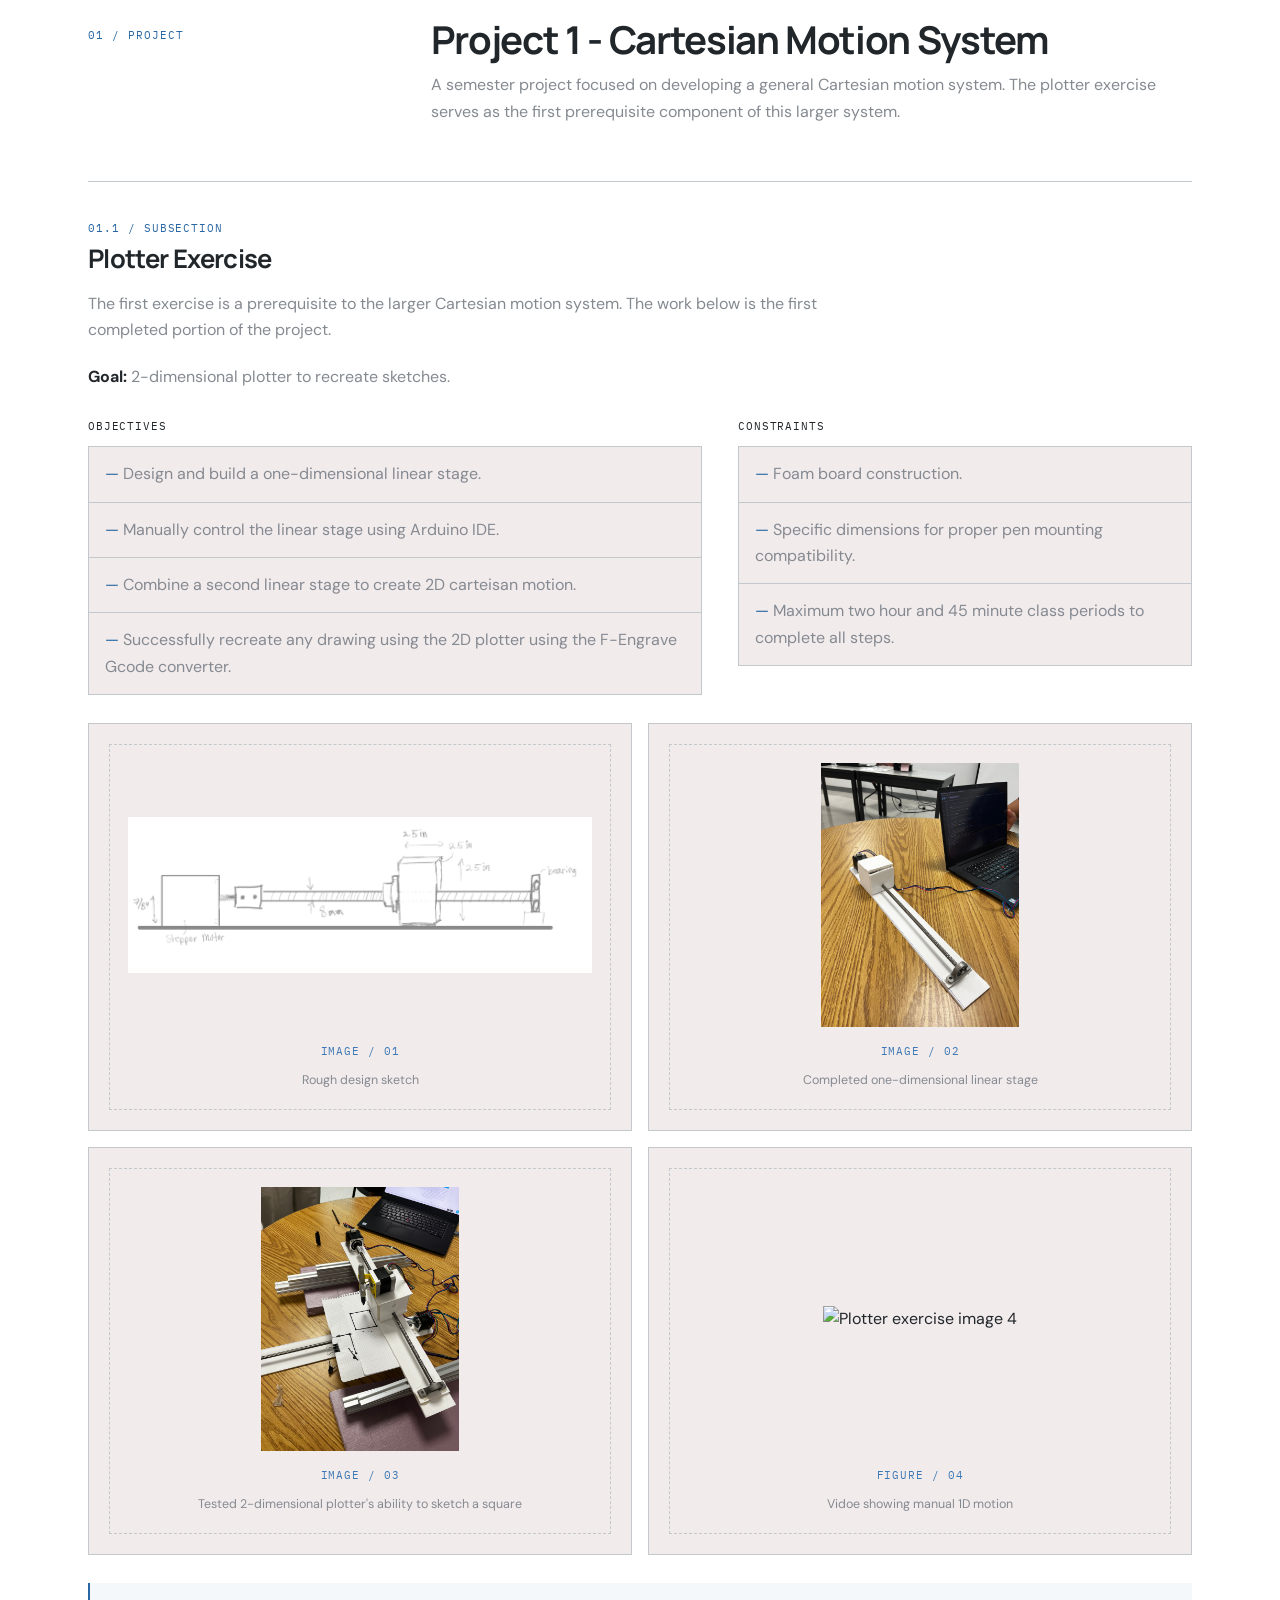
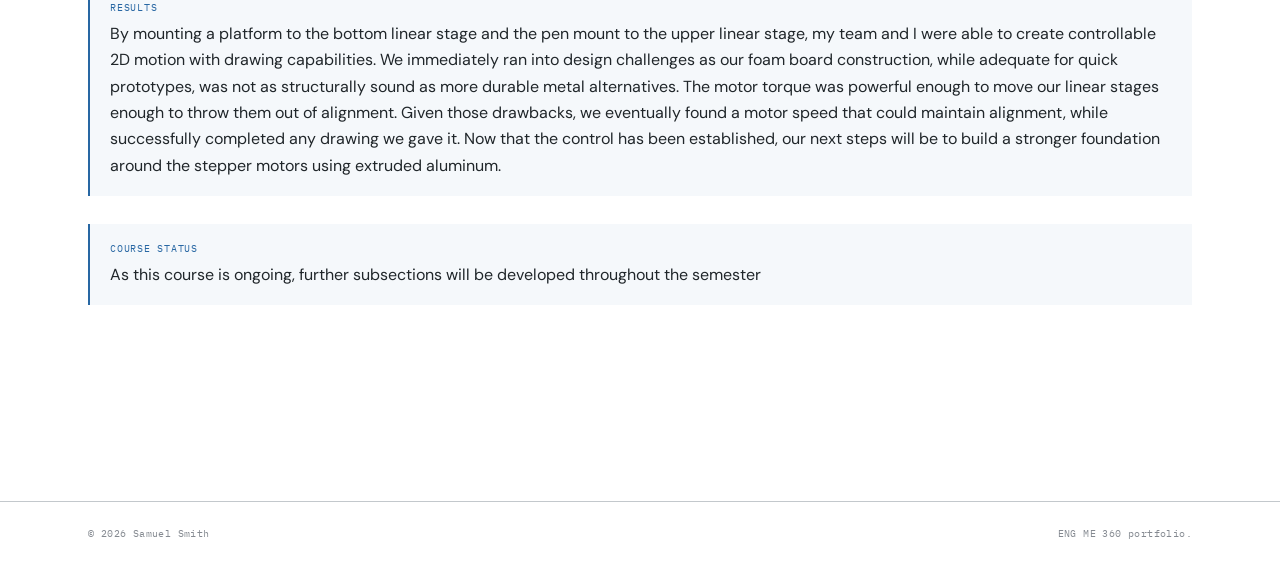
==== commit bb1aa85c: "m" ====
--- a/engme360.html
+++ b/engme360.html
@@ -95,7 +95,7 @@
         <p class="case-subsection__intro">The first exercise is a prerequisite to the larger Cartesian motion system. The work below is the first completed portion of the project.</p>
 
         <div class="case-copy">
-          <p><strong>Goal.</strong> 2-dimensional plotter to recreate sketches.</p>
+          <p><strong>Goal:</strong> 2-dimensional plotter to recreate sketches.</p>
         </div>
 
         <div class="case-two-col case-two-col--plotter-details">
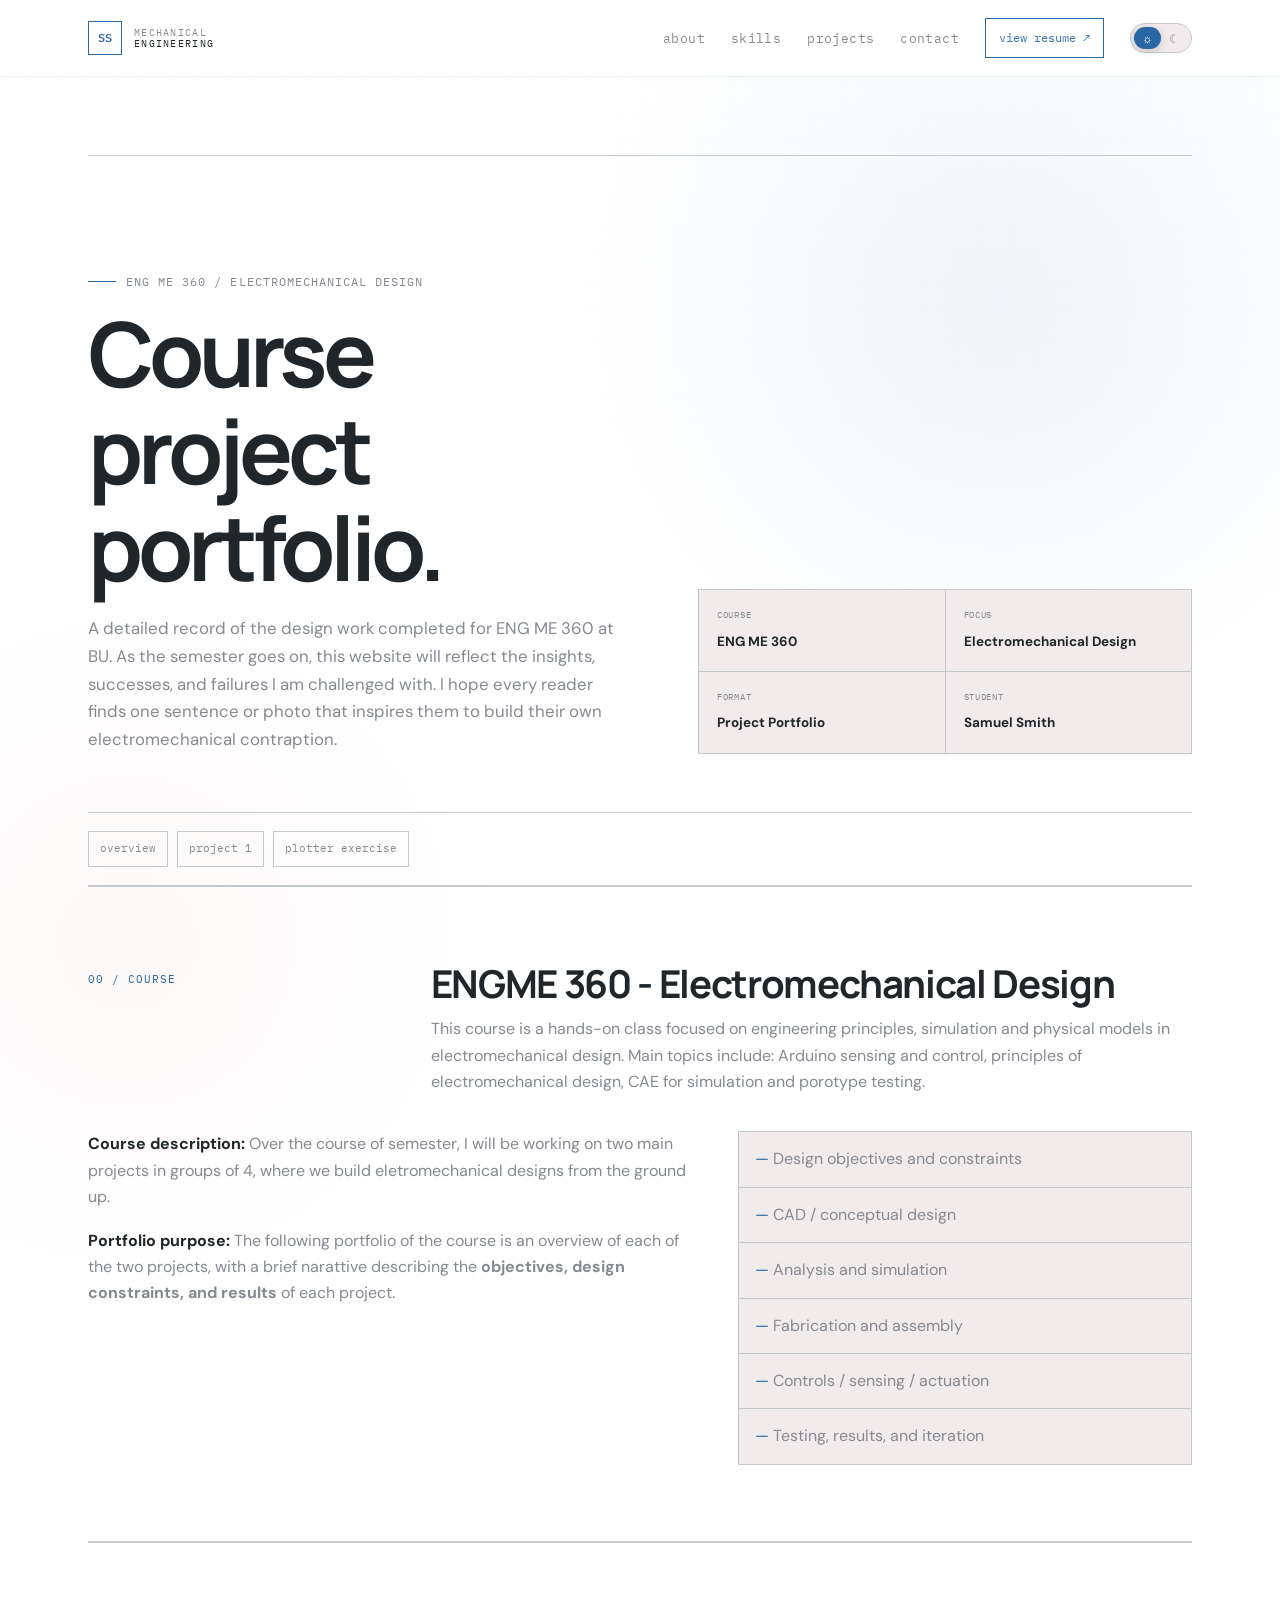
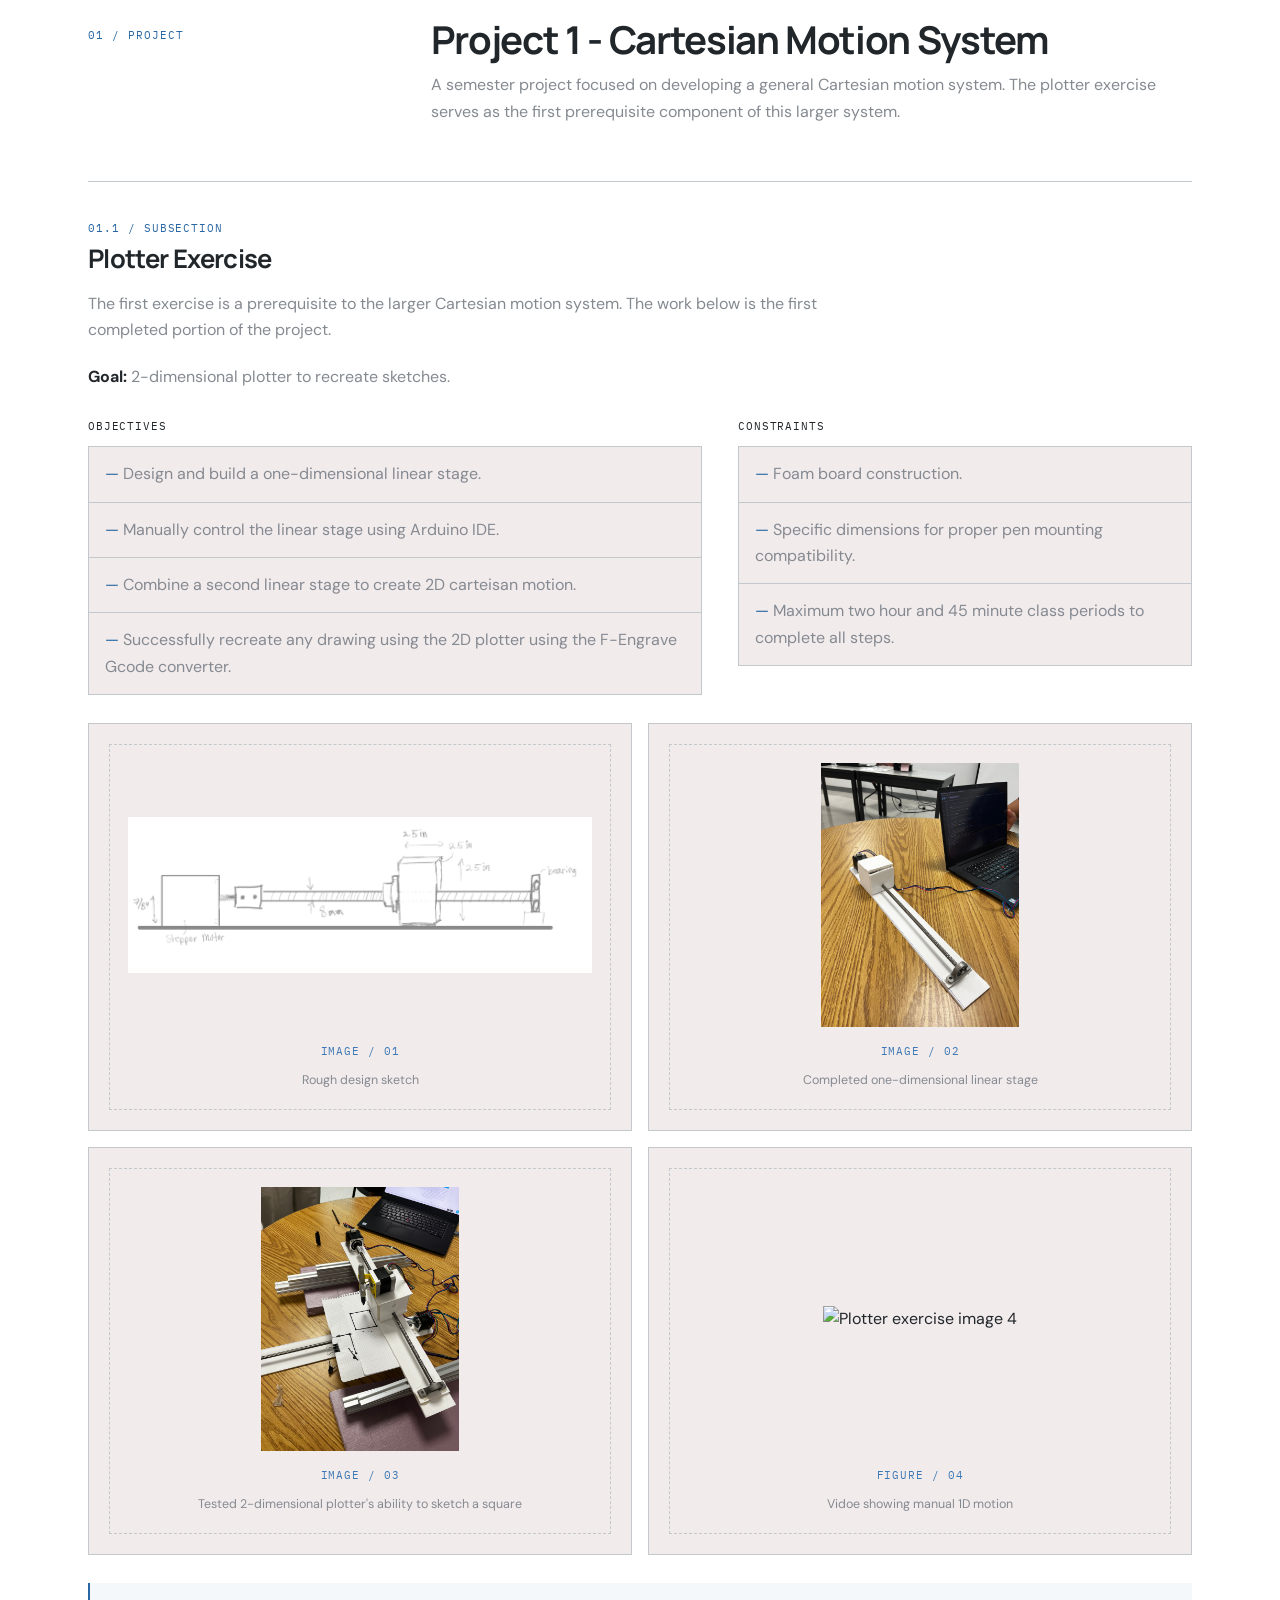
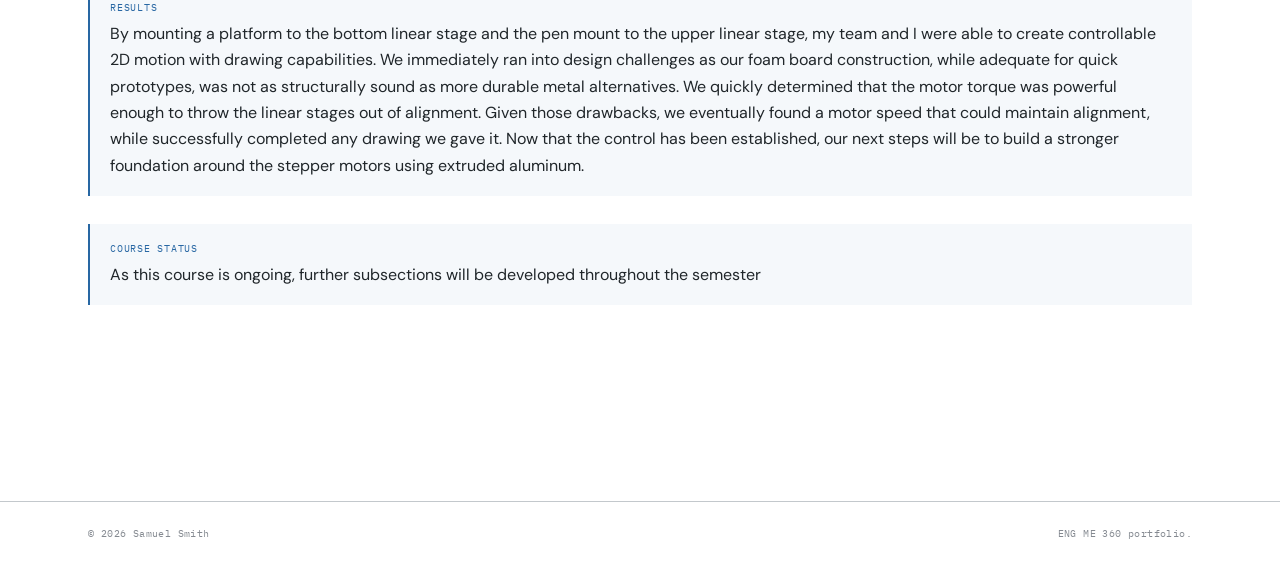
==== commit 35631963: "m" ====
--- a/engme360.html
+++ b/engme360.html
@@ -147,7 +147,7 @@
 
         <div class="case-callout">
           <span>Results</span>
-          <p>By mounting a platform to the bottom linear stage and the pen mount to the upper linear stage, my team and I were able to create controllable 2D motion with drawing capabilities. We immediately ran into design challenges as our foam board construction, while adequate for quick prototypes, was not as structurally sound as more durable metal alternatives. The motor torque was powerful enough to move our linear stages enough to throw them out of alignment. Given those drawbacks, we eventually found a motor speed that could maintain alignment, while successfully completed any drawing we gave it. Now that the control has been established, our next steps will be to build a stronger foundation around the stepper motors using extruded aluminum.</p>
+          <p>By mounting a platform to the bottom linear stage and the pen mount to the upper linear stage, my team and I were able to create controllable 2D motion with drawing capabilities. We immediately ran into design challenges as our foam board construction, while adequate for quick prototypes, was not as structurally sound as more durable metal alternatives. We quickly determined that the motor torque was powerful enough to throw the linear stages out of alignment. Given those drawbacks, we eventually found a motor speed that could maintain alignment, while successfully completed any drawing we gave it. Now that the control has been established, our next steps will be to build a stronger foundation around the stepper motors using extruded aluminum.</p>
         </div>
       </div>
 
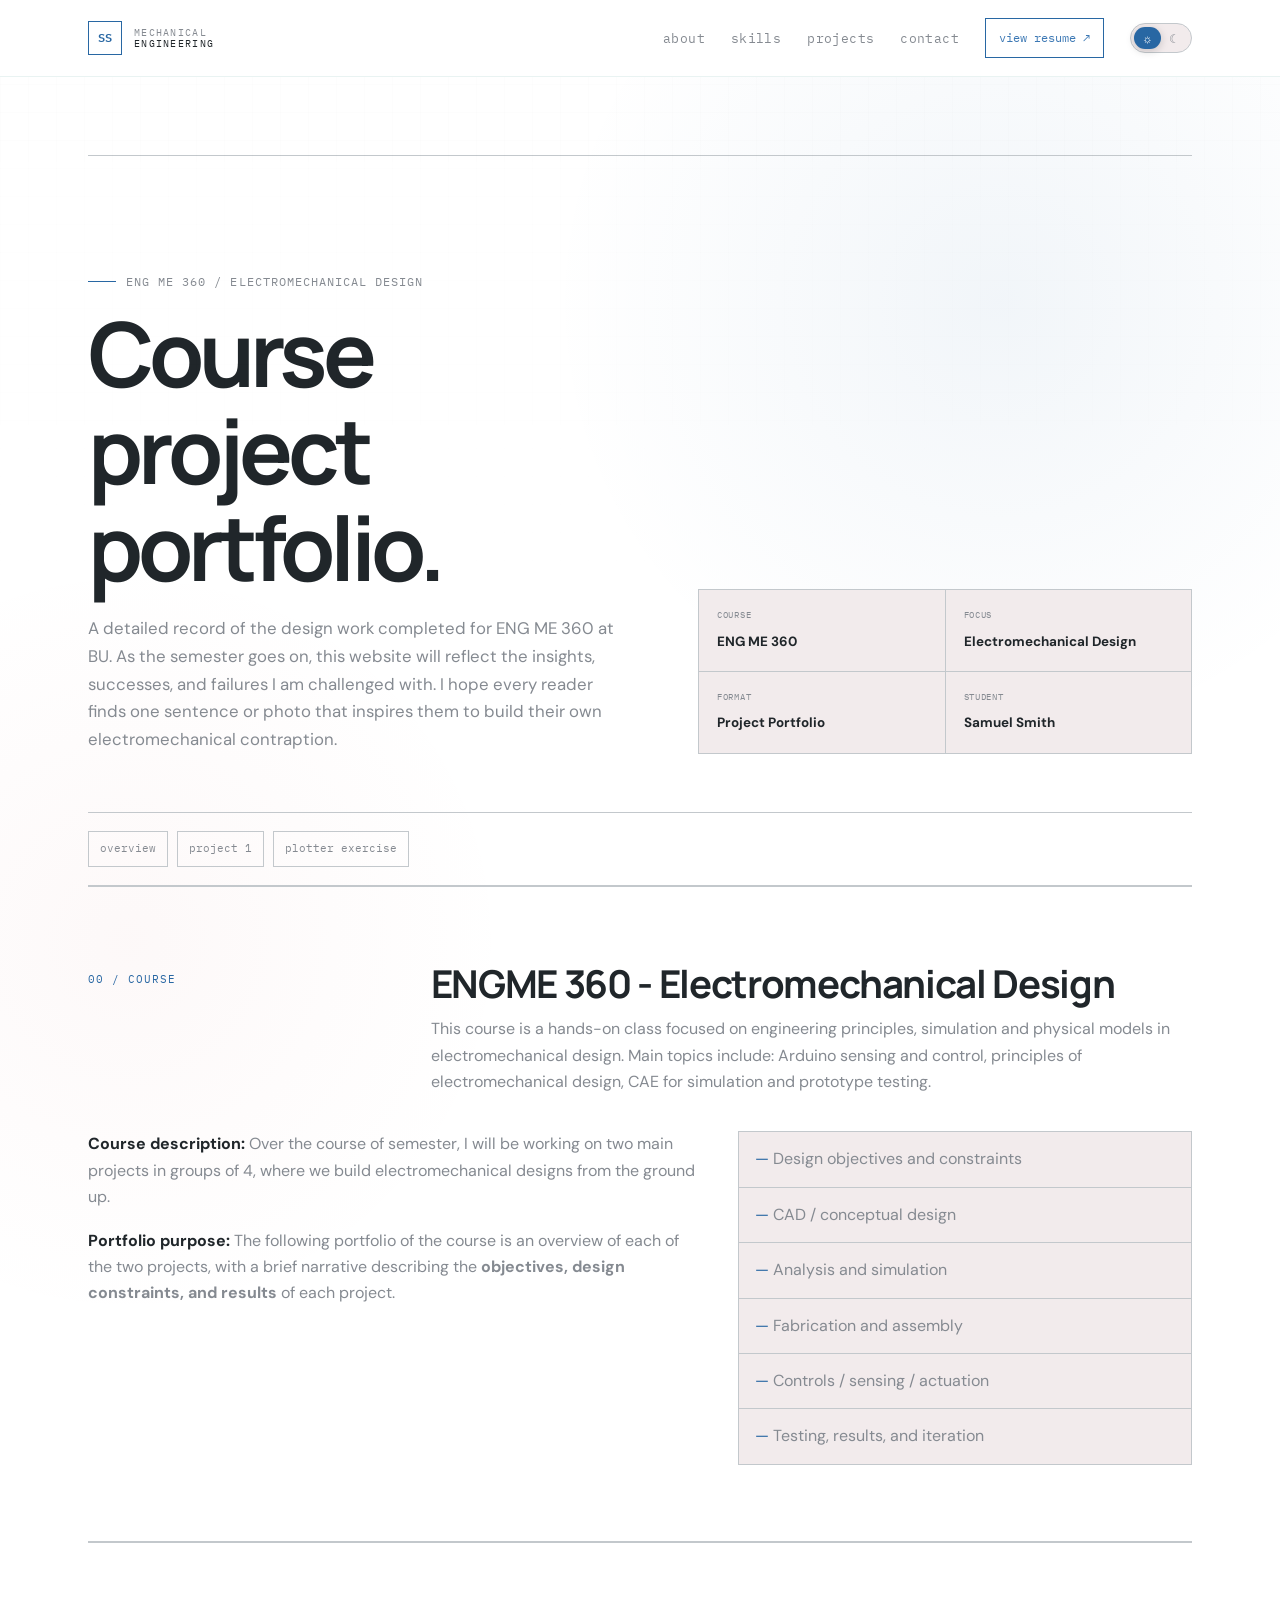
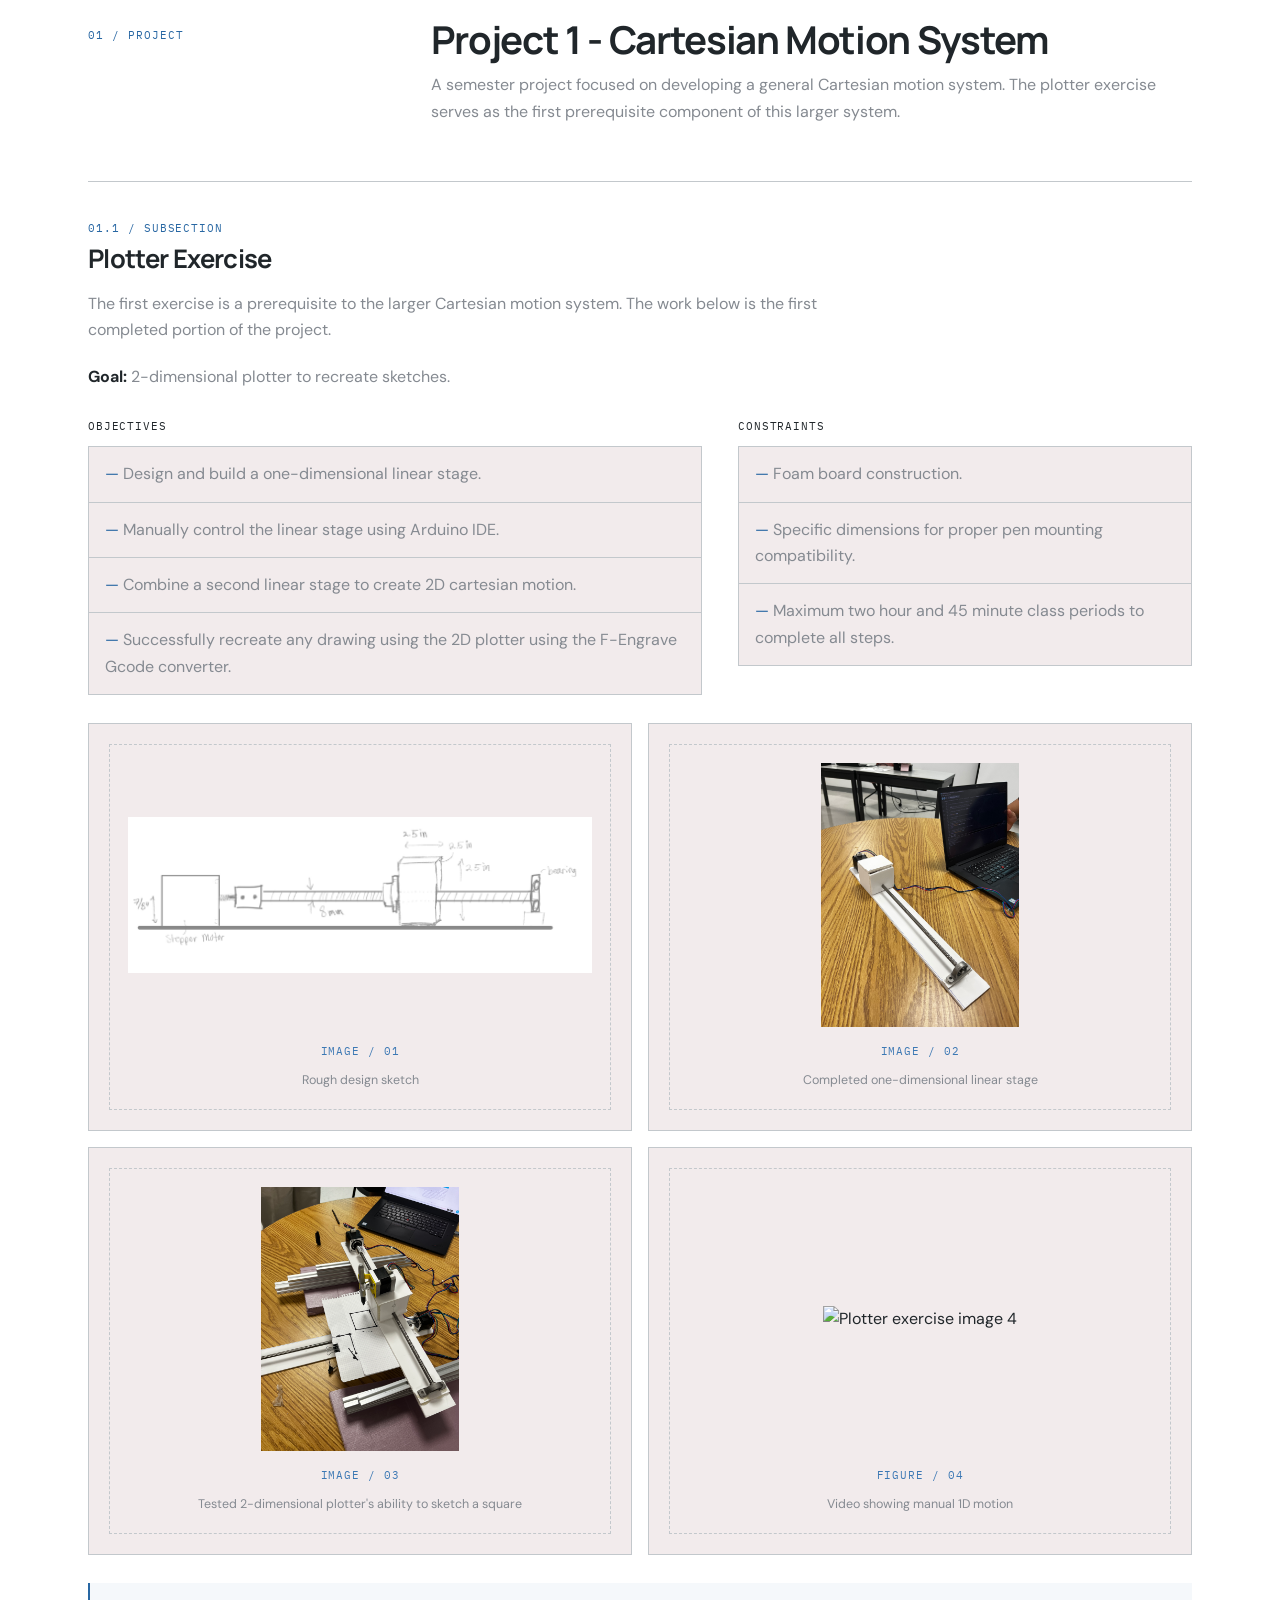
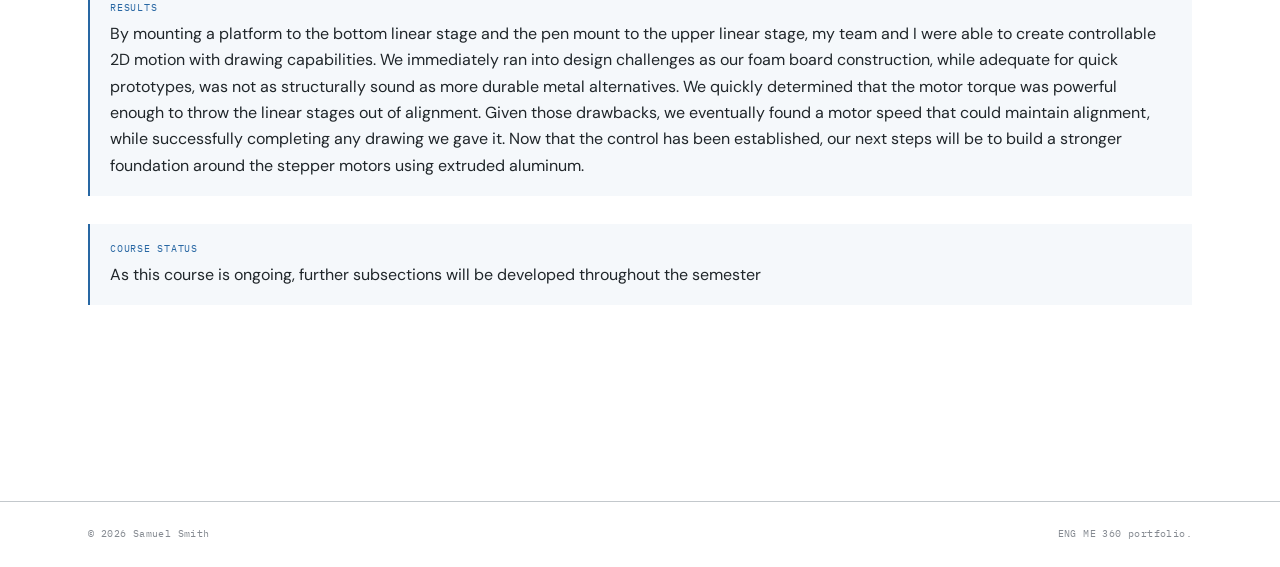
==== commit c75c034f: "MUSE changes" ====
--- a/engme360.html
+++ b/engme360.html
@@ -59,13 +59,13 @@
         <div class="case-section__index">00 / COURSE</div>
         <div>
           <h2>ENGME 360 - Electromechanical Design</h2>
-          <p class="case-section__intro">This course is a hands-on class focused on engineering principles, simulation and physical models in electromechanical design. Main topics include: Arduino sensing and control, principles of electromechanical design, CAE for simulation and porotype testing.</p>
+          <p class="case-section__intro">This course is a hands-on class focused on engineering principles, simulation and physical models in electromechanical design. Main topics include: Arduino sensing and control, principles of electromechanical design, CAE for simulation and prototype testing.</p>
         </div>
       </div>
       <div class="case-two-col">
         <div class="case-copy">
-          <p><strong>Course description:</strong> Over the course of semester, I will be working on two main projects in groups of 4, where we build eletromechanical designs from the ground up.</p>
-          <p><strong>Portfolio purpose:</strong> The following portfolio of the course is an overview of each of the two projects, with a brief narattive describing the <b>objectives, design constraints, and results</b> of each project.</p>
+          <p><strong>Course description:</strong> Over the course of semester, I will be working on two main projects in groups of 4, where we build electromechanical designs from the ground up.</p>
+          <p><strong>Portfolio purpose:</strong> The following portfolio of the course is an overview of each of the two projects, with a brief narrative describing the <b>objectives, design constraints, and results</b> of each project.</p>
         </div>
         <ul class="case-list">
           <li>Design objectives and constraints</li>
@@ -104,7 +104,7 @@
             <ul class="case-list">
               <li>Design and build a one-dimensional linear stage.</li>
               <li>Manually control the linear stage using Arduino IDE.</li>
-              <li>Combine a second linear stage to create 2D carteisan motion.</li>
+              <li>Combine a second linear stage to create 2D cartesian motion.</li>
               <li>Successfully recreate any drawing using the 2D plotter using the F-Engrave Gcode converter.</li>
             </ul>
           </div>
@@ -140,14 +140,14 @@
           <div class="case-figure">
             <div class="case-figure__inner">
               <img src="images/1D_motion.MOV" alt="Plotter exercise image 4">
-              <div class="case-figure__label"><span>FIGURE / 04</span><small>Vidoe showing manual 1D motion</small></div>
+              <div class="case-figure__label"><span>FIGURE / 04</span><small>Video showing manual 1D motion</small></div>
             </div>
           </div>
         </div>
 
         <div class="case-callout">
           <span>Results</span>
-          <p>By mounting a platform to the bottom linear stage and the pen mount to the upper linear stage, my team and I were able to create controllable 2D motion with drawing capabilities. We immediately ran into design challenges as our foam board construction, while adequate for quick prototypes, was not as structurally sound as more durable metal alternatives. We quickly determined that the motor torque was powerful enough to throw the linear stages out of alignment. Given those drawbacks, we eventually found a motor speed that could maintain alignment, while successfully completed any drawing we gave it. Now that the control has been established, our next steps will be to build a stronger foundation around the stepper motors using extruded aluminum.</p>
+          <p>By mounting a platform to the bottom linear stage and the pen mount to the upper linear stage, my team and I were able to create controllable 2D motion with drawing capabilities. We immediately ran into design challenges as our foam board construction, while adequate for quick prototypes, was not as structurally sound as more durable metal alternatives. We quickly determined that the motor torque was powerful enough to throw the linear stages out of alignment. Given those drawbacks, we eventually found a motor speed that could maintain alignment, while successfully completing any drawing we gave it. Now that the control has been established, our next steps will be to build a stronger foundation around the stepper motors using extruded aluminum.</p>
         </div>
       </div>
 
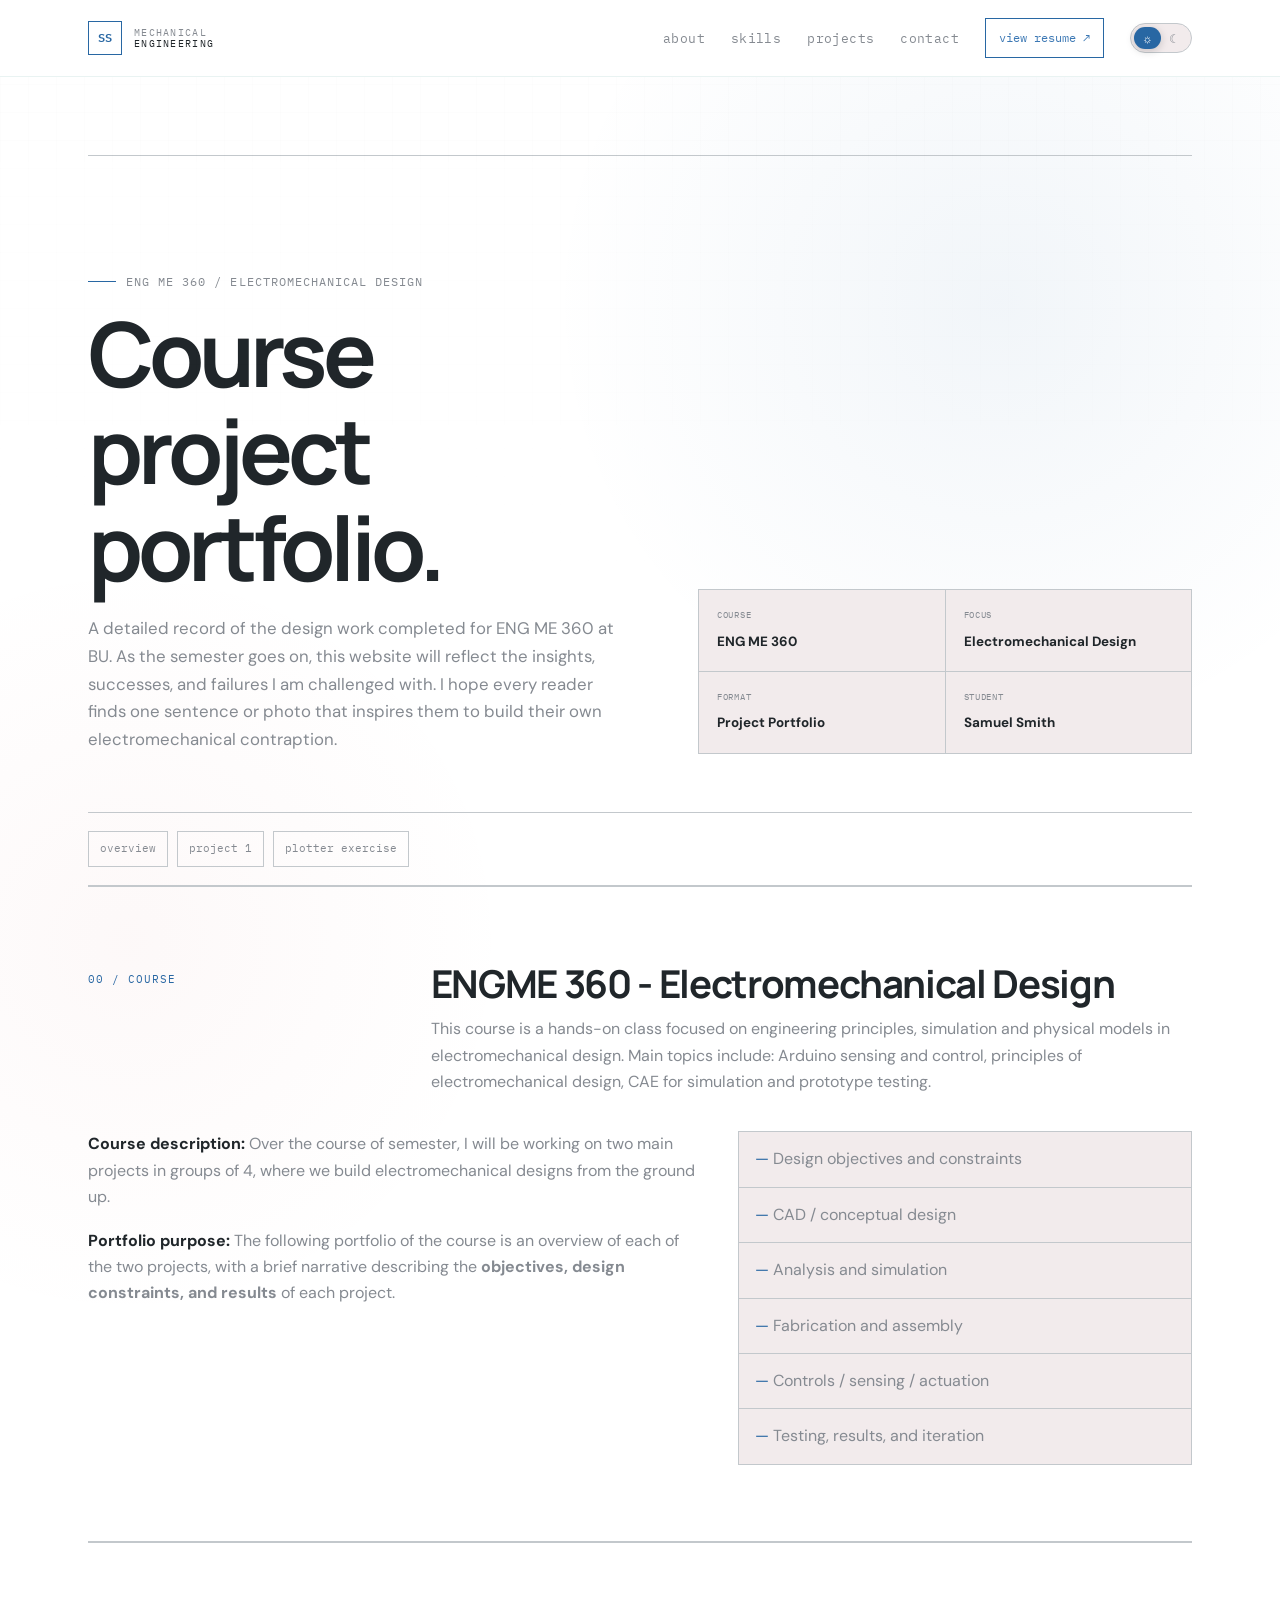
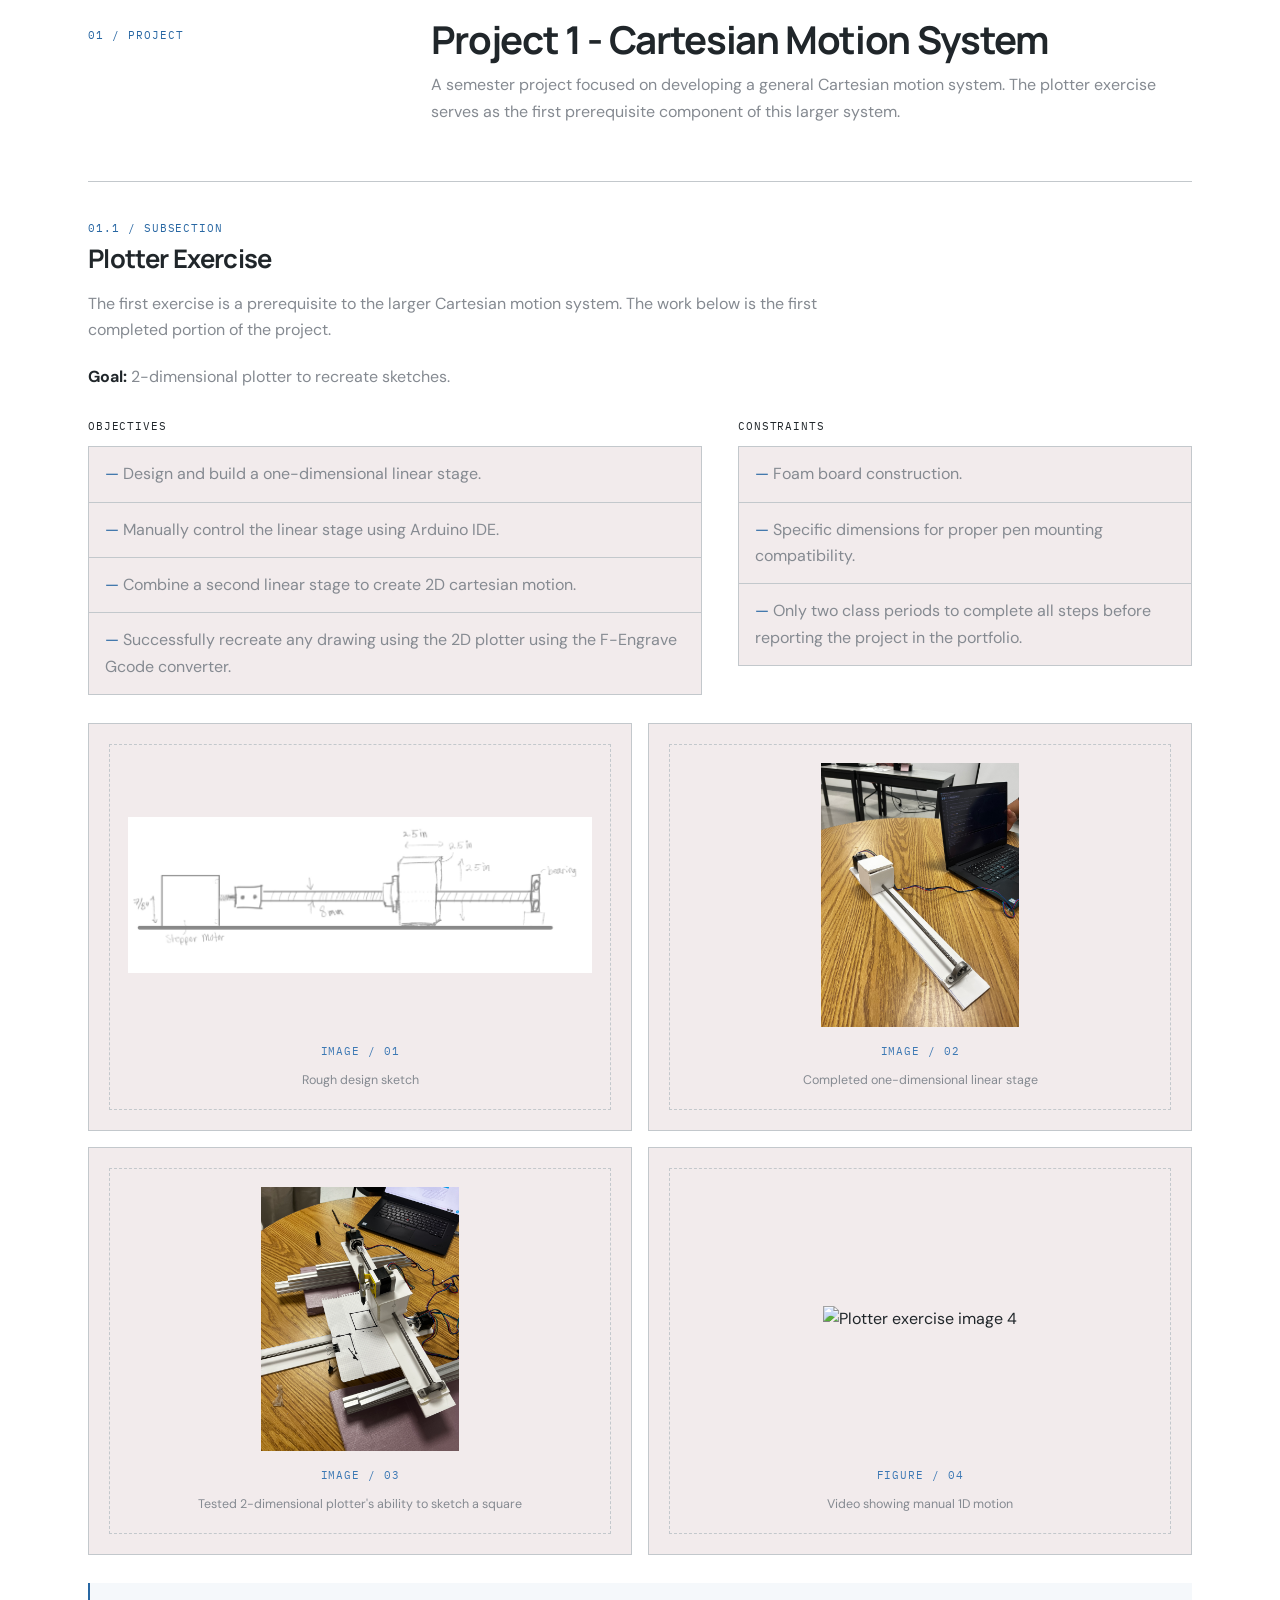
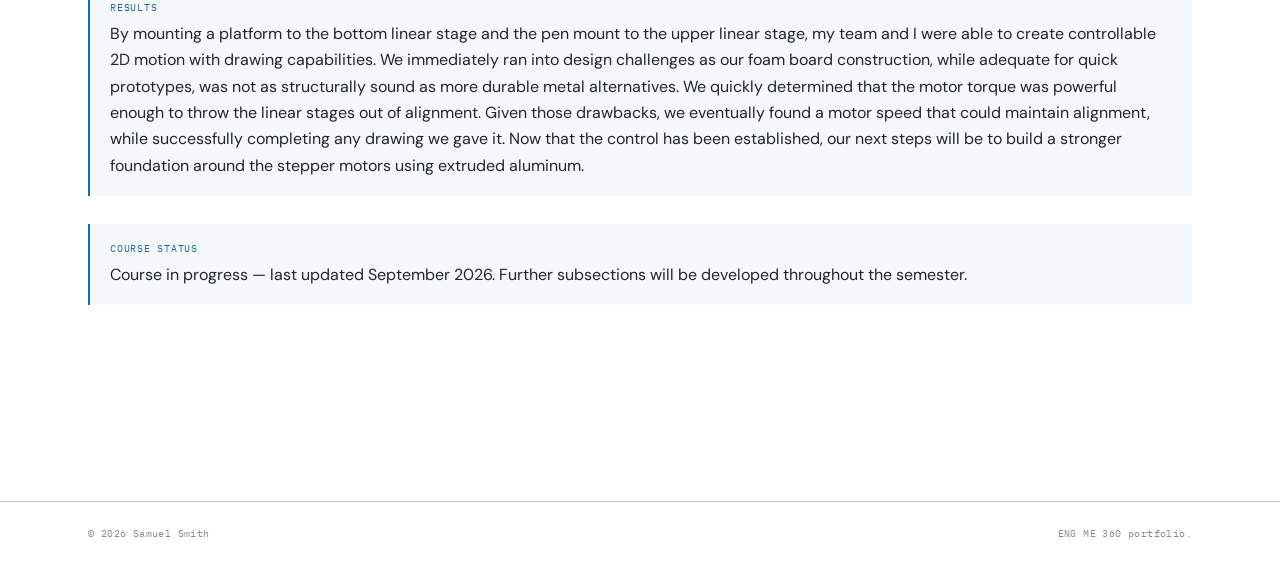
==== commit 4d17d5ab: "Muse changes" ====
--- a/engme360.html
+++ b/engme360.html
@@ -113,7 +113,7 @@
             <ul class="case-list">
               <li>Foam board construction.</li>
               <li>Specific dimensions for proper pen mounting compatibility.</li>
-              <li>Maximum two hour and 45 minute class periods to complete all steps.</li>
+              <li>Only two class periods to complete all steps before reporting the project in the portfolio.</li>
             </ul>
           </div>
         </div>
@@ -153,7 +153,7 @@
 
       <div class="case-callout case-callout--ongoing">
         <span>Course status</span>
-        <p>As this course is ongoing, further subsections will be developed throughout the semester</p>
+        <p>Course in progress — last updated September 2026. Further subsections will be developed throughout the semester.</p>
       </div>
     </section>
   </main>
--- a/style.css
+++ b/style.css
@@ -353,6 +353,9 @@
 .project-card__metrics strong { display: block; margin-top: 4px; color: var(--text); font-size: .82rem; }
 .project-card__tags { display: flex; flex-wrap: wrap; gap: 7px; margin: auto 0 17px; padding: 0; list-style: none; }
 .project-card__tags li { padding: 4px 8px; border: 1px solid rgba(60,120,180,.24); color: var(--secondary); background: rgba(60,120,180,.05); font-family: var(--font-mono); font-size: .61rem; }
+/* Dark mode: --secondary is a dark maroon, unreadable on dark cards — use muted light text instead. */
+html[data-theme="dark"] .project-card__tags li,
+html[data-theme="dark"] .form-status { color: var(--text-muted); }
 .project-link { display: inline-flex; gap: 8px; align-items: center; color: var(--text); font-family: var(--font-mono); font-size: .73rem; width: fit-content; padding: 9px 12px; border: 1px solid var(--border); background: rgba(60,120,180,.04); transition: color .2s ease, border-color .2s ease, background .2s ease, transform .2s ease; }
 .project-link:hover { color: var(--accent-bright); border-color: var(--accent); background: rgba(60,120,180,.09); transform: translateY(-1px); }
 .project-process { display: grid; grid-template-columns: repeat(5, 1fr); margin-top: 22px; border: 1px solid var(--border); }
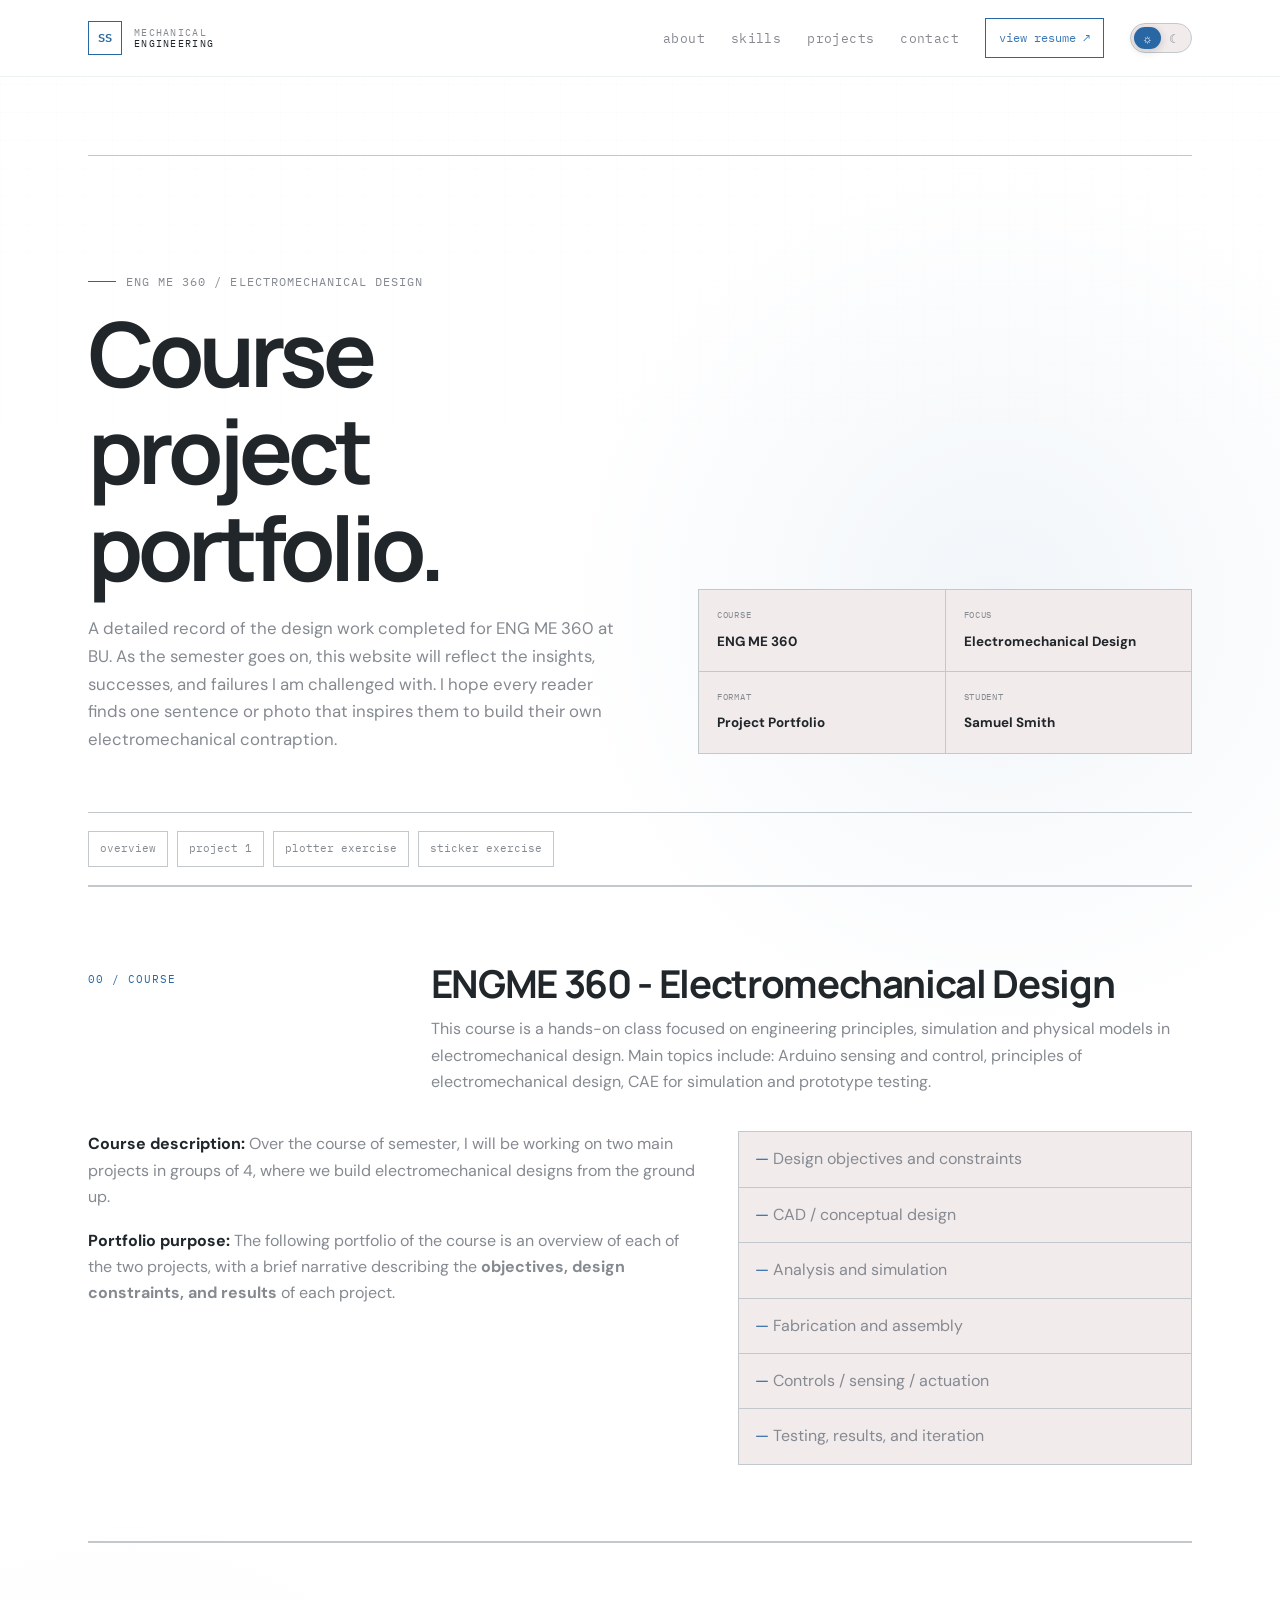
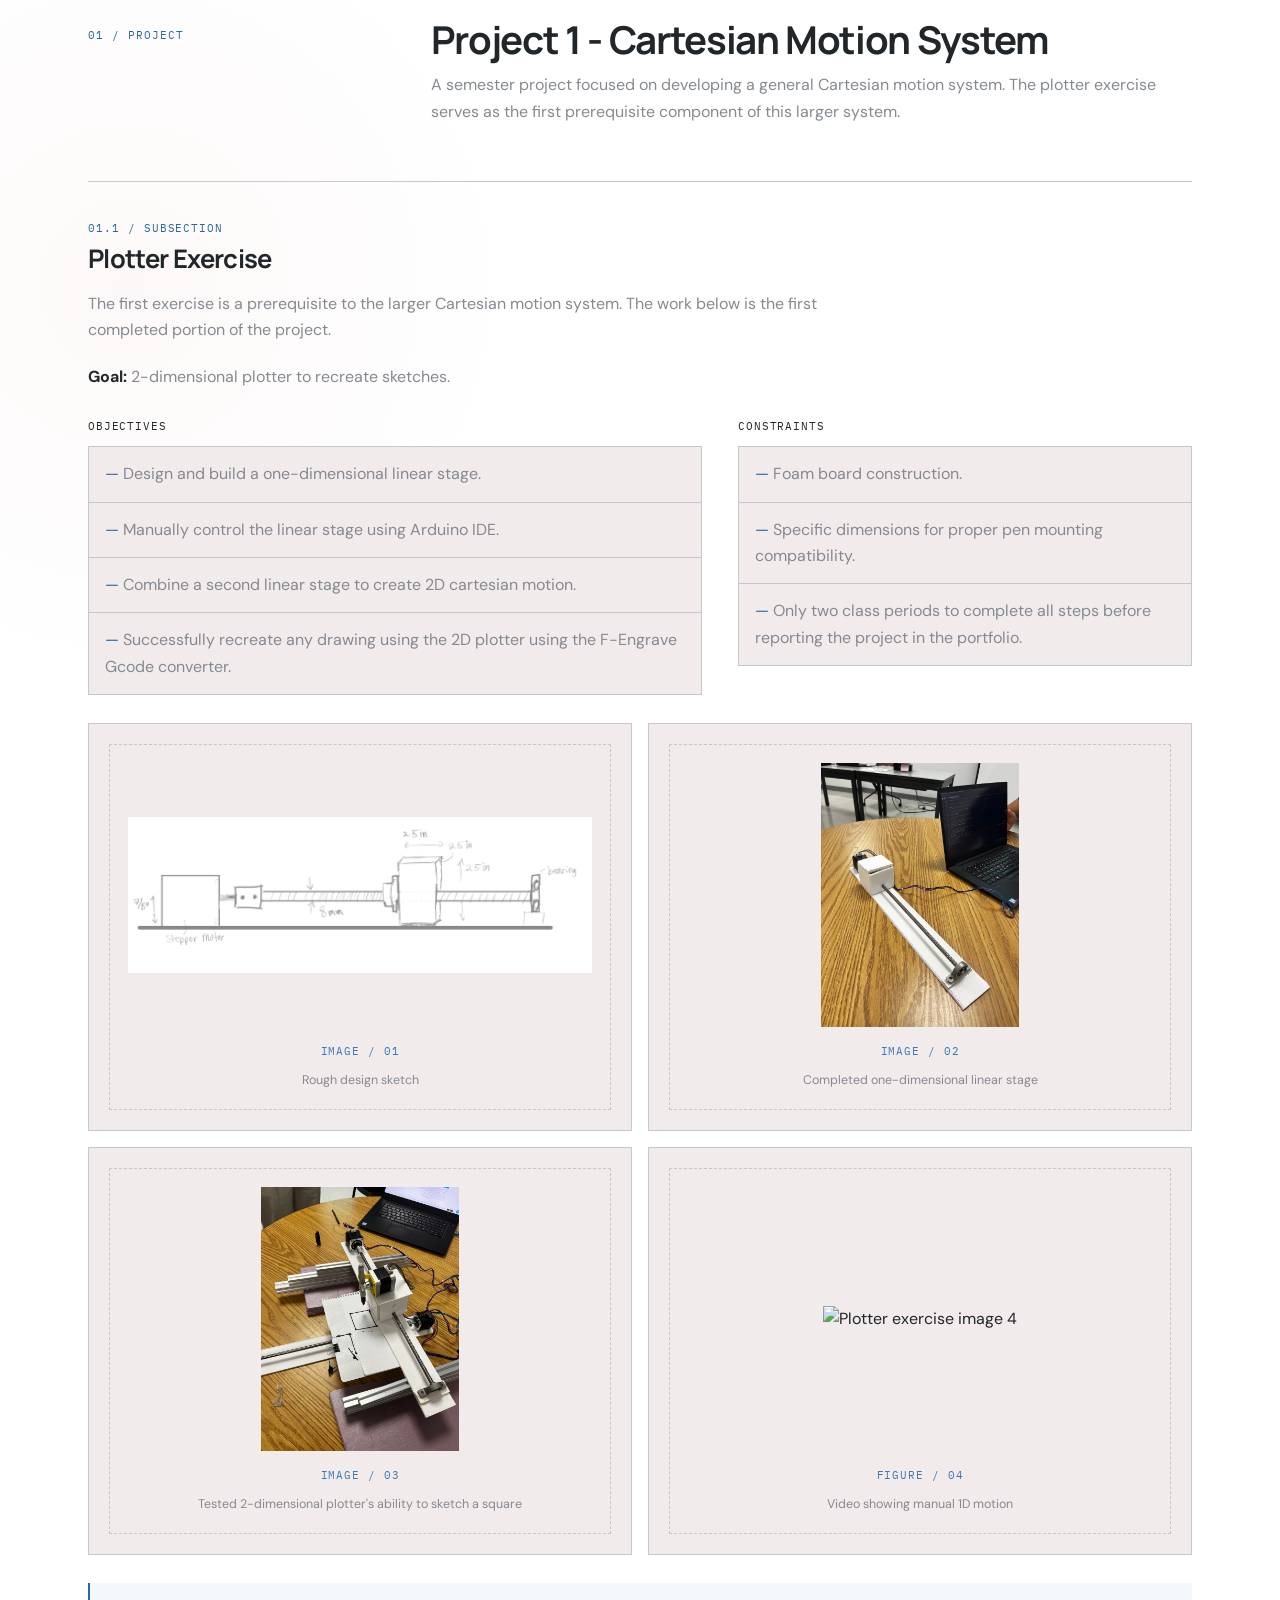
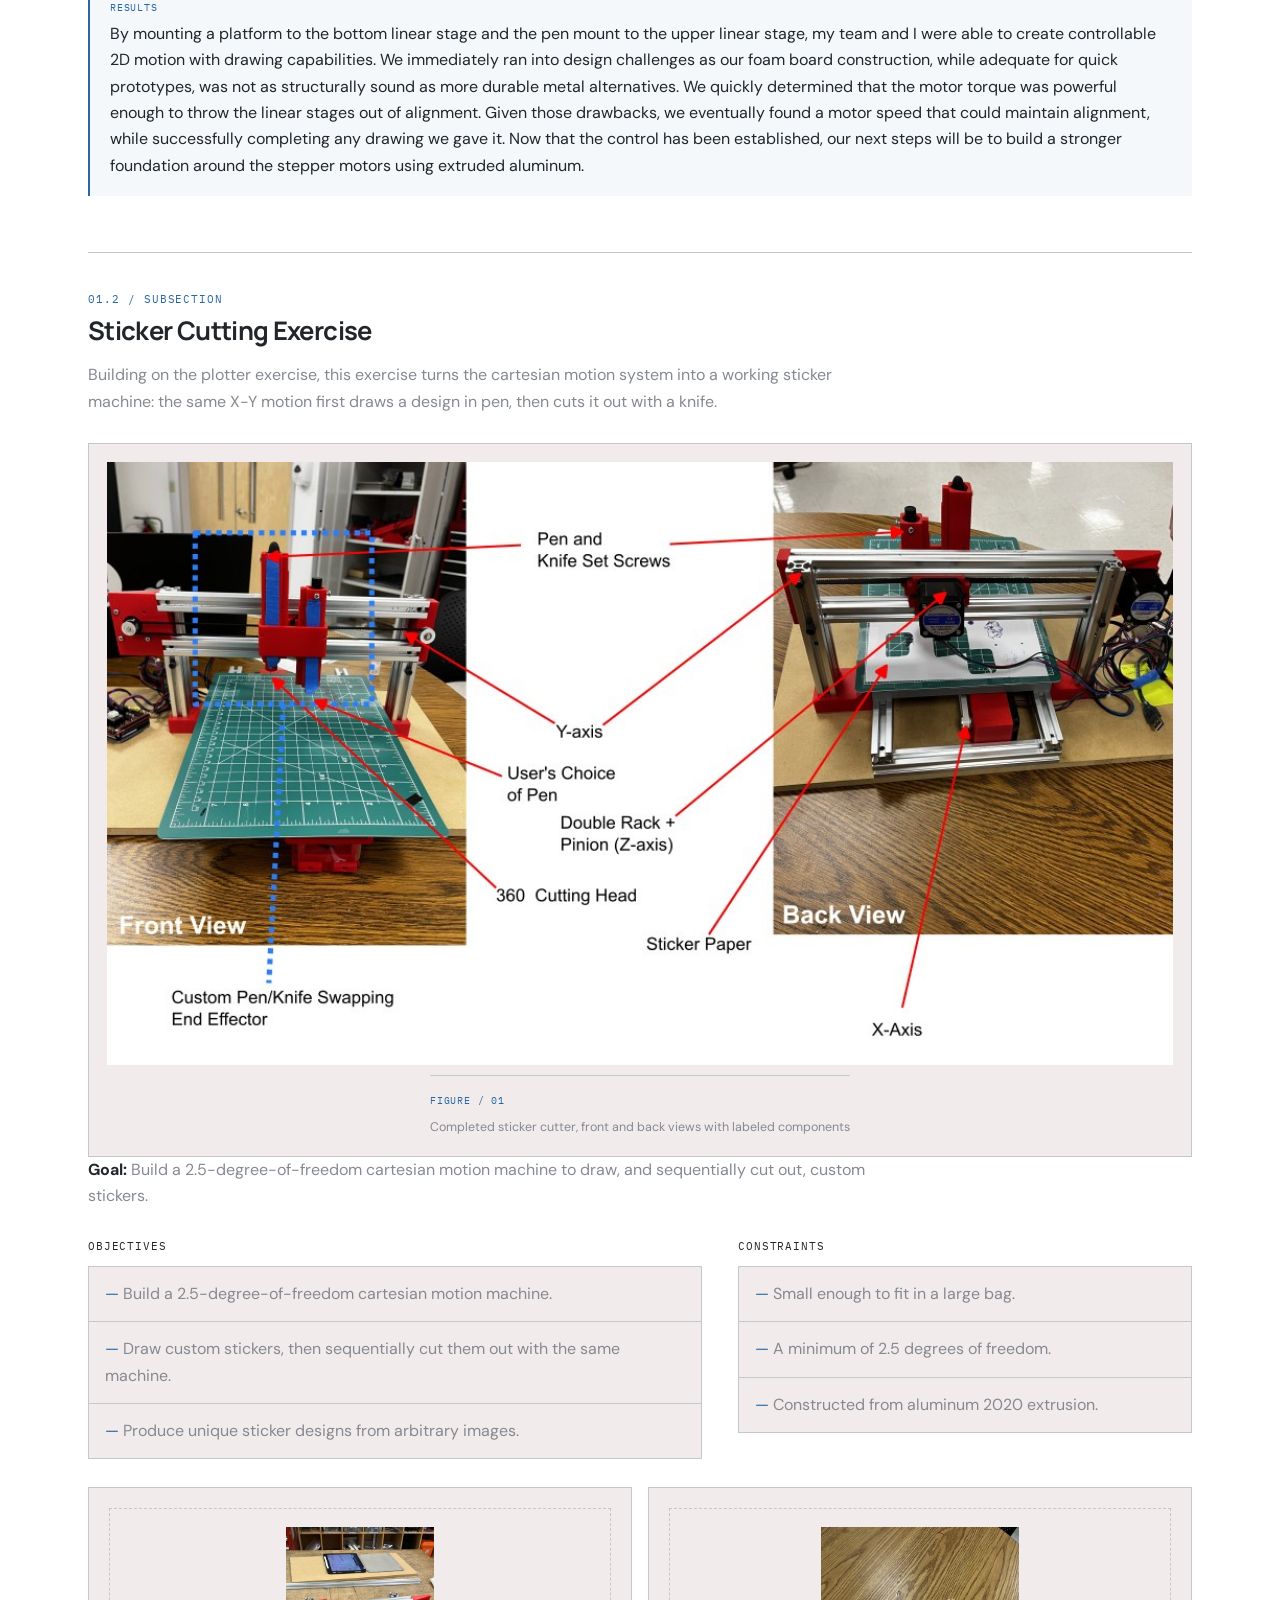
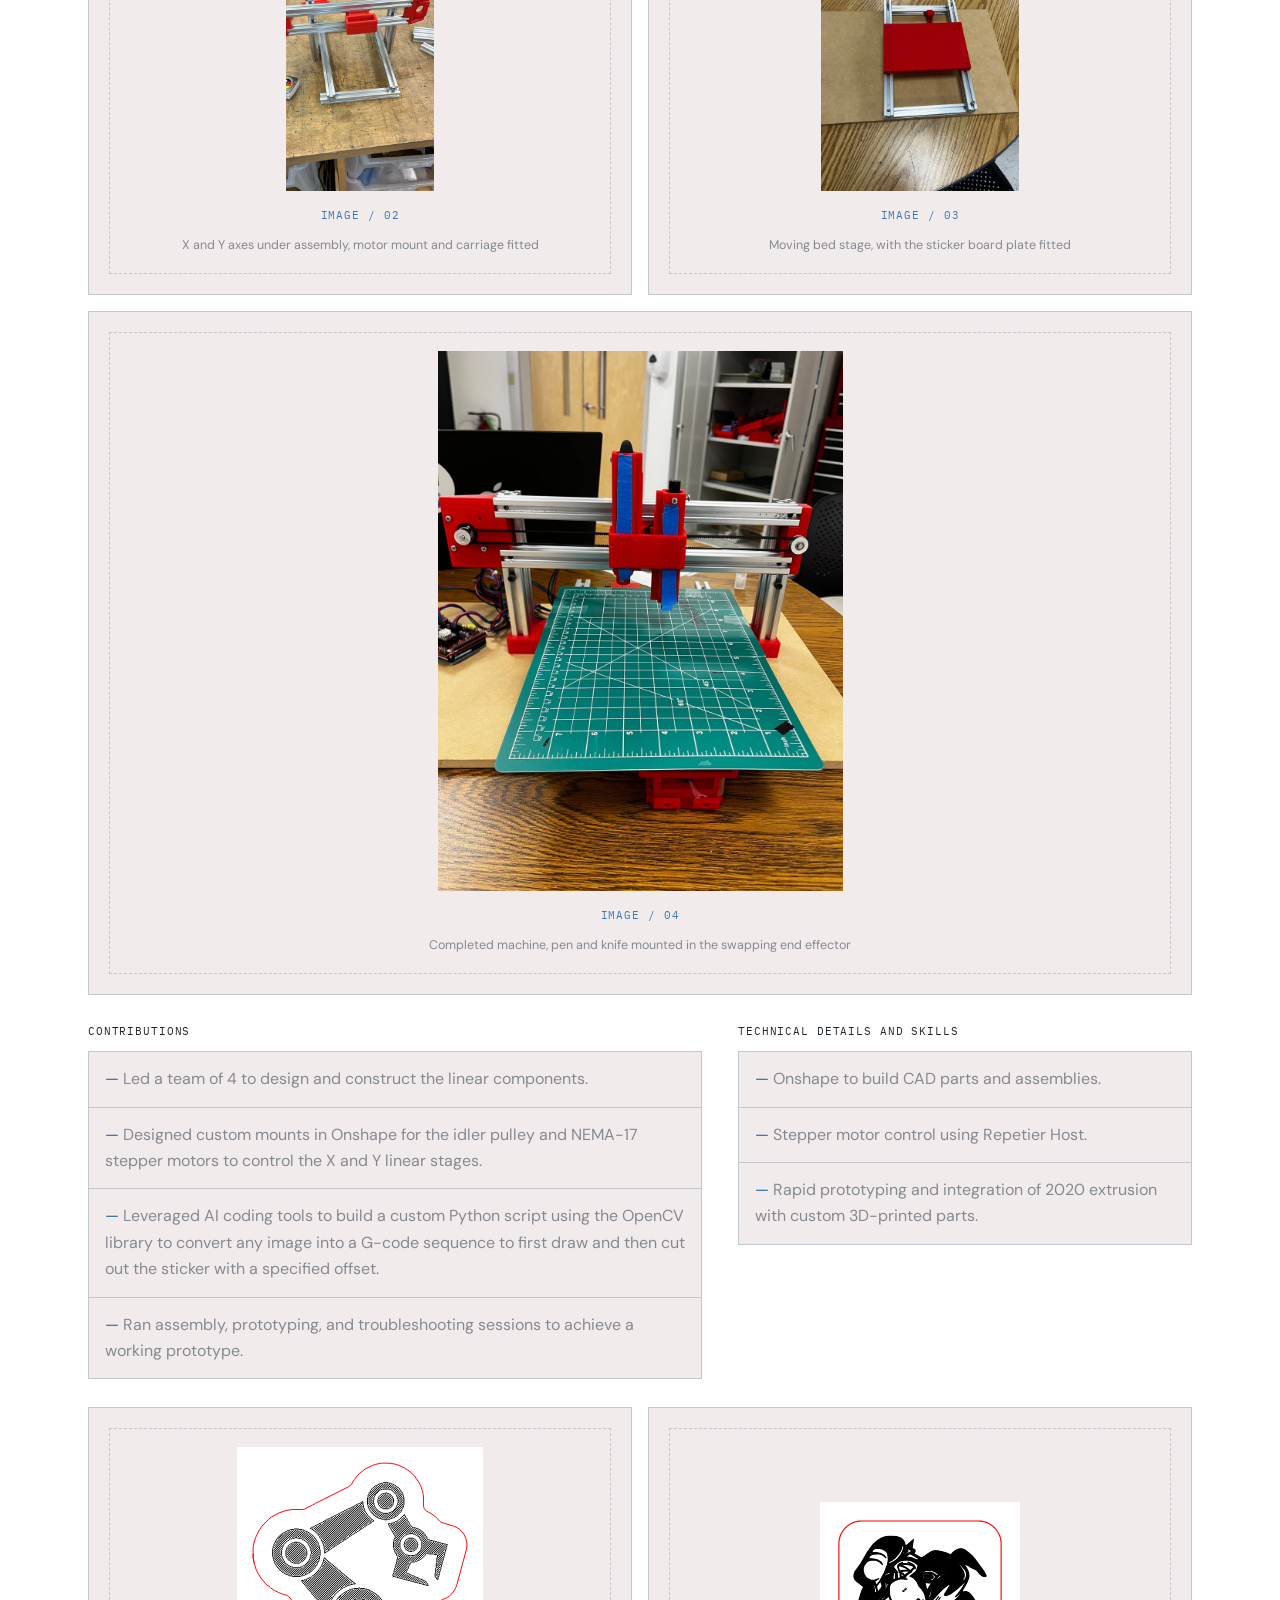
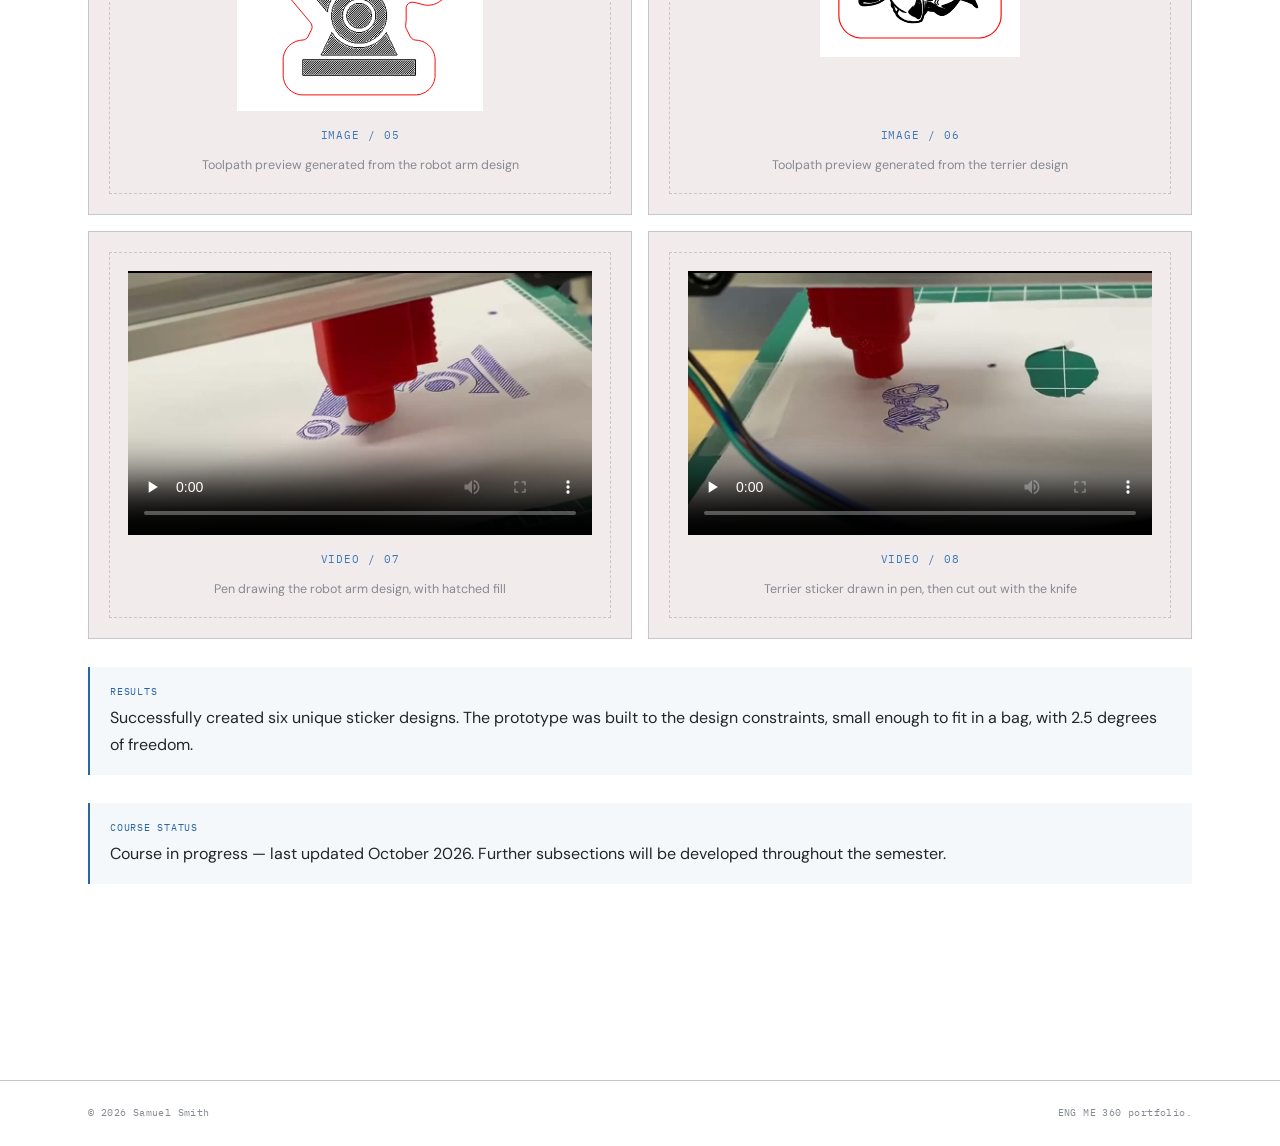
==== commit 56266518: "content: updated me360 course portfolio to include the sticker cutting robot" ====
--- a/engme360.html
+++ b/engme360.html
@@ -17,7 +17,7 @@
   <link rel="preconnect" href="https://fonts.googleapis.com">
   <link rel="preconnect" href="https://fonts.gstatic.com" crossorigin>
   <link href="https://fonts.googleapis.com/css2?family=DM+Sans:wght@400;500;600;700&family=IBM+Plex+Mono:wght@400;500;600&family=Manrope:wght@500;600;700;800&display=swap" rel="stylesheet">
-  <link rel="stylesheet" href="style.css?v=11">
+  <link rel="stylesheet" href="style.css?v=12">
 </head>
 <body>
   <header class="site-header"><nav class="nav container">
@@ -52,6 +52,7 @@
       <a href="#overview">overview</a>
       <a href="#project-1">project 1</a>
       <a href="#plotter-exercise">plotter exercise</a>
+      <a href="#sticker-exercise">sticker exercise</a>
     </nav>
 
     <section id="overview" class="case-section">
@@ -151,9 +152,122 @@
         </div>
       </div>
 
+      <div id="sticker-exercise" class="case-subsection">
+        <div class="case-subsection__header">
+          <span>01.2 / SUBSECTION</span>
+          <h3>Sticker Cutting Exercise</h3>
+        </div>
+        <p class="case-subsection__intro">Building on the plotter exercise, this exercise turns the cartesian motion system into a working sticker machine: the same X-Y motion first draws a design in pen, then cuts it out with a knife.</p>
+
+        <div class="case-figure case-figure--labeled">
+          <img src="images/sticker-prototype-labeled.jpg" alt="Sticker cutter front and back views with labeled components: pen and knife set screws, Y-axis, user's choice of pen, double rack and pinion Z-axis, 360 cutting head, sticker paper, X-axis, and the custom pen/knife swapping end effector">
+          <div class="case-figure__caption"><span>FIGURE / 01</span><small>Completed sticker cutter, front and back views with labeled components</small></div>
+        </div>
+
+        <div class="case-copy">
+          <p><strong>Goal:</strong> Build a 2.5-degree-of-freedom cartesian motion machine to draw, and sequentially cut out, custom stickers.</p>
+        </div>
+
+        <div class="case-two-col case-two-col--sticker-details">
+          <div>
+            <p class="case-field-label">Objectives</p>
+            <ul class="case-list">
+              <li>Build a 2.5-degree-of-freedom cartesian motion machine.</li>
+              <li>Draw custom stickers, then sequentially cut them out with the same machine.</li>
+              <li>Produce unique sticker designs from arbitrary images.</li>
+            </ul>
+          </div>
+          <div>
+            <p class="case-field-label">Constraints</p>
+            <ul class="case-list">
+              <li>Small enough to fit in a large bag.</li>
+              <li>A minimum of 2.5 degrees of freedom.</li>
+              <li>Constructed from aluminum 2020 extrusion.</li>
+            </ul>
+          </div>
+        </div>
+
+        <div class="case-figure-grid case-figure-grid--plotter">
+          <div class="case-figure">
+            <div class="case-figure__inner">
+              <img src="images/sticker-axes-assembly.jpg" alt="Sticker cutter axes under assembly on a workbench, with the vertical supports design open on a tablet">
+              <div class="case-figure__label"><span>IMAGE / 02</span><small>X and Y axes under assembly, motor mount and carriage fitted</small></div>
+            </div>
+          </div>
+          <div class="case-figure">
+            <div class="case-figure__inner">
+              <img src="images/sticker-bed-stage.jpg" alt="Sticker cutter moving bed stage with red plate on aluminum extrusion rails">
+              <div class="case-figure__label"><span>IMAGE / 03</span><small>Moving bed stage, with the sticker board plate fitted</small></div>
+            </div>
+          </div>
+          <div class="case-figure case-figure--span2">
+            <div class="case-figure__inner">
+              <img src="images/sticker-prototype-front.jpg" alt="Completed sticker cutter from the front, pen and knife mounted in the swapping end effector above the cutting mat">
+              <div class="case-figure__label"><span>IMAGE / 04</span><small>Completed machine, pen and knife mounted in the swapping end effector</small></div>
+            </div>
+          </div>
+        </div>
+
+        <div class="case-two-col case-two-col--sticker-details">
+          <div>
+            <p class="case-field-label">Contributions</p>
+            <ul class="case-list">
+              <li>Led a team of 4 to design and construct the linear components.</li>
+              <li>Designed custom mounts in Onshape for the idler pulley and NEMA-17 stepper motors to control the X and Y linear stages.</li>
+              <li>Leveraged AI coding tools to build a custom Python script using the OpenCV library to convert any image into a G-code sequence to first draw and then cut out the sticker with a specified offset.</li>
+              <li>Ran assembly, prototyping, and troubleshooting sessions to achieve a working prototype.</li>
+            </ul>
+          </div>
+          <div>
+            <p class="case-field-label">Technical Details and Skills</p>
+            <ul class="case-list">
+              <li>Onshape to build CAD parts and assemblies.</li>
+              <li>Stepper motor control using Repetier Host.</li>
+              <li>Rapid prototyping and integration of 2020 extrusion with custom 3D-printed parts.</li>
+            </ul>
+          </div>
+        </div>
+
+        <div class="case-figure-grid case-figure-grid--plotter">
+          <div class="case-figure">
+            <div class="case-figure__inner">
+              <img src="images/sticker-preview-robot.svg" alt="G-code toolpath preview of the robot arm sticker design">
+              <div class="case-figure__label"><span>IMAGE / 05</span><small>Toolpath preview generated from the robot arm design</small></div>
+            </div>
+          </div>
+          <div class="case-figure">
+            <div class="case-figure__inner">
+              <img src="images/sticker-preview-terrier.svg" alt="G-code toolpath preview of the terrier sticker design">
+              <div class="case-figure__label"><span>IMAGE / 06</span><small>Toolpath preview generated from the terrier design</small></div>
+            </div>
+          </div>
+          <div class="case-figure">
+            <div class="case-figure__inner">
+              <video controls playsinline preload="none" poster="images/sticker-draw-robot-poster.jpg" aria-label="Video of the pen drawing the robot arm sticker design">
+                <source src="images/sticker-draw-robot.mp4" type="video/mp4">
+              </video>
+              <div class="case-figure__label"><span>VIDEO / 07</span><small>Pen drawing the robot arm design, with hatched fill</small></div>
+            </div>
+          </div>
+          <div class="case-figure">
+            <div class="case-figure__inner">
+              <video controls playsinline preload="none" poster="images/sticker-draw-cut-terrier-poster.jpg" aria-label="Video of the terrier sticker being drawn in pen, then cut out with the knife">
+                <source src="images/sticker-draw-cut-terrier.mp4" type="video/mp4">
+              </video>
+              <div class="case-figure__label"><span>VIDEO / 08</span><small>Terrier sticker drawn in pen, then cut out with the knife</small></div>
+            </div>
+          </div>
+        </div>
+
+        <div class="case-callout">
+          <span>Results</span>
+          <p>Successfully created six unique sticker designs. The prototype was built to the design constraints, small enough to fit in a bag, with 2.5 degrees of freedom.</p>
+        </div>
+      </div>
+
       <div class="case-callout case-callout--ongoing">
         <span>Course status</span>
-        <p>Course in progress — last updated September 2026. Further subsections will be developed throughout the semester.</p>
+        <p>Course in progress — last updated October 2026. Further subsections will be developed throughout the semester.</p>
       </div>
     </section>
   </main>
--- a/style.css
+++ b/style.css
@@ -798,8 +798,16 @@
 .case-subsection__intro { color:var(--text-muted); max-width:68ch; margin:0 0 20px; }
 
 /* ENG ME 360 plotter details */
-.case-two-col--plotter-details { margin-top: 28px; }
+.case-two-col--plotter-details, .case-two-col--sticker-details { margin-top: 28px; }
 .case-field-label { margin: 0 0 10px; font-family: var(--font-mono); font-size: .68rem; letter-spacing: .08em; text-transform: uppercase; color: var(--text); }
 .case-figure-grid--plotter { grid-template-columns: repeat(2, minmax(0, 1fr)); }
 .case-callout--ongoing { margin-top: 28px; }
 @media (max-width:760px) { .case-figure-grid--plotter { grid-template-columns: 1fr; } }
+
+/* ENG ME 360 sticker exercise: labeled diagram, spanning figure, video */
+.case-figure--labeled { aspect-ratio:auto; margin-top:28px; display:grid; grid-template-rows:auto auto; gap:10px; padding:18px; text-align:left; }
+.case-figure--labeled img { display:block; width:100%; height:auto; object-fit:contain; margin:0; }
+.case-figure--span2 { grid-column:1 / -1; aspect-ratio:auto; }
+.case-figure--span2 .case-figure__inner img { max-height:540px; }
+.case-figure__inner video { display:block; width:100%; height:100%; max-height:100%; min-height:0; object-fit:contain; background:#000; margin:auto; }
+@media (max-width:760px) { .case-figure--span2 { grid-column:auto; } .case-figure--span2 .case-figure__inner img { max-height:none; } }
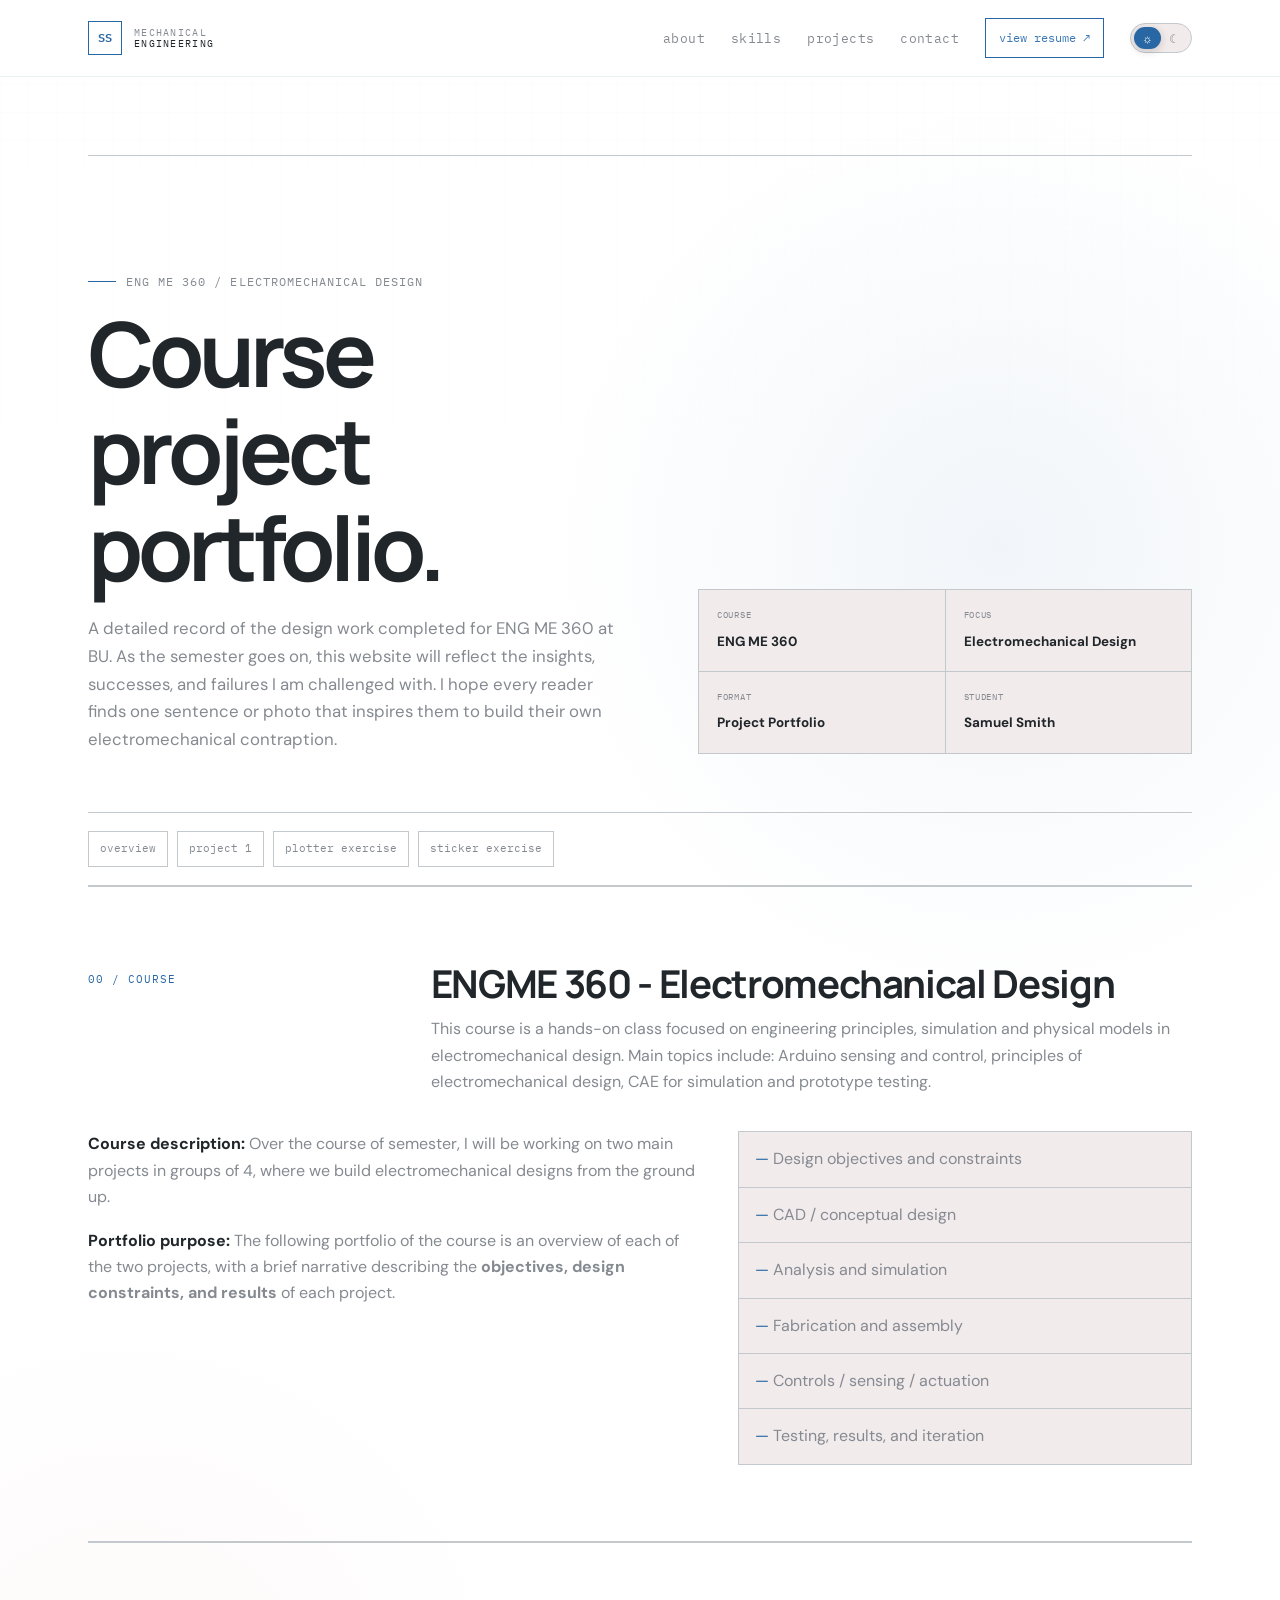
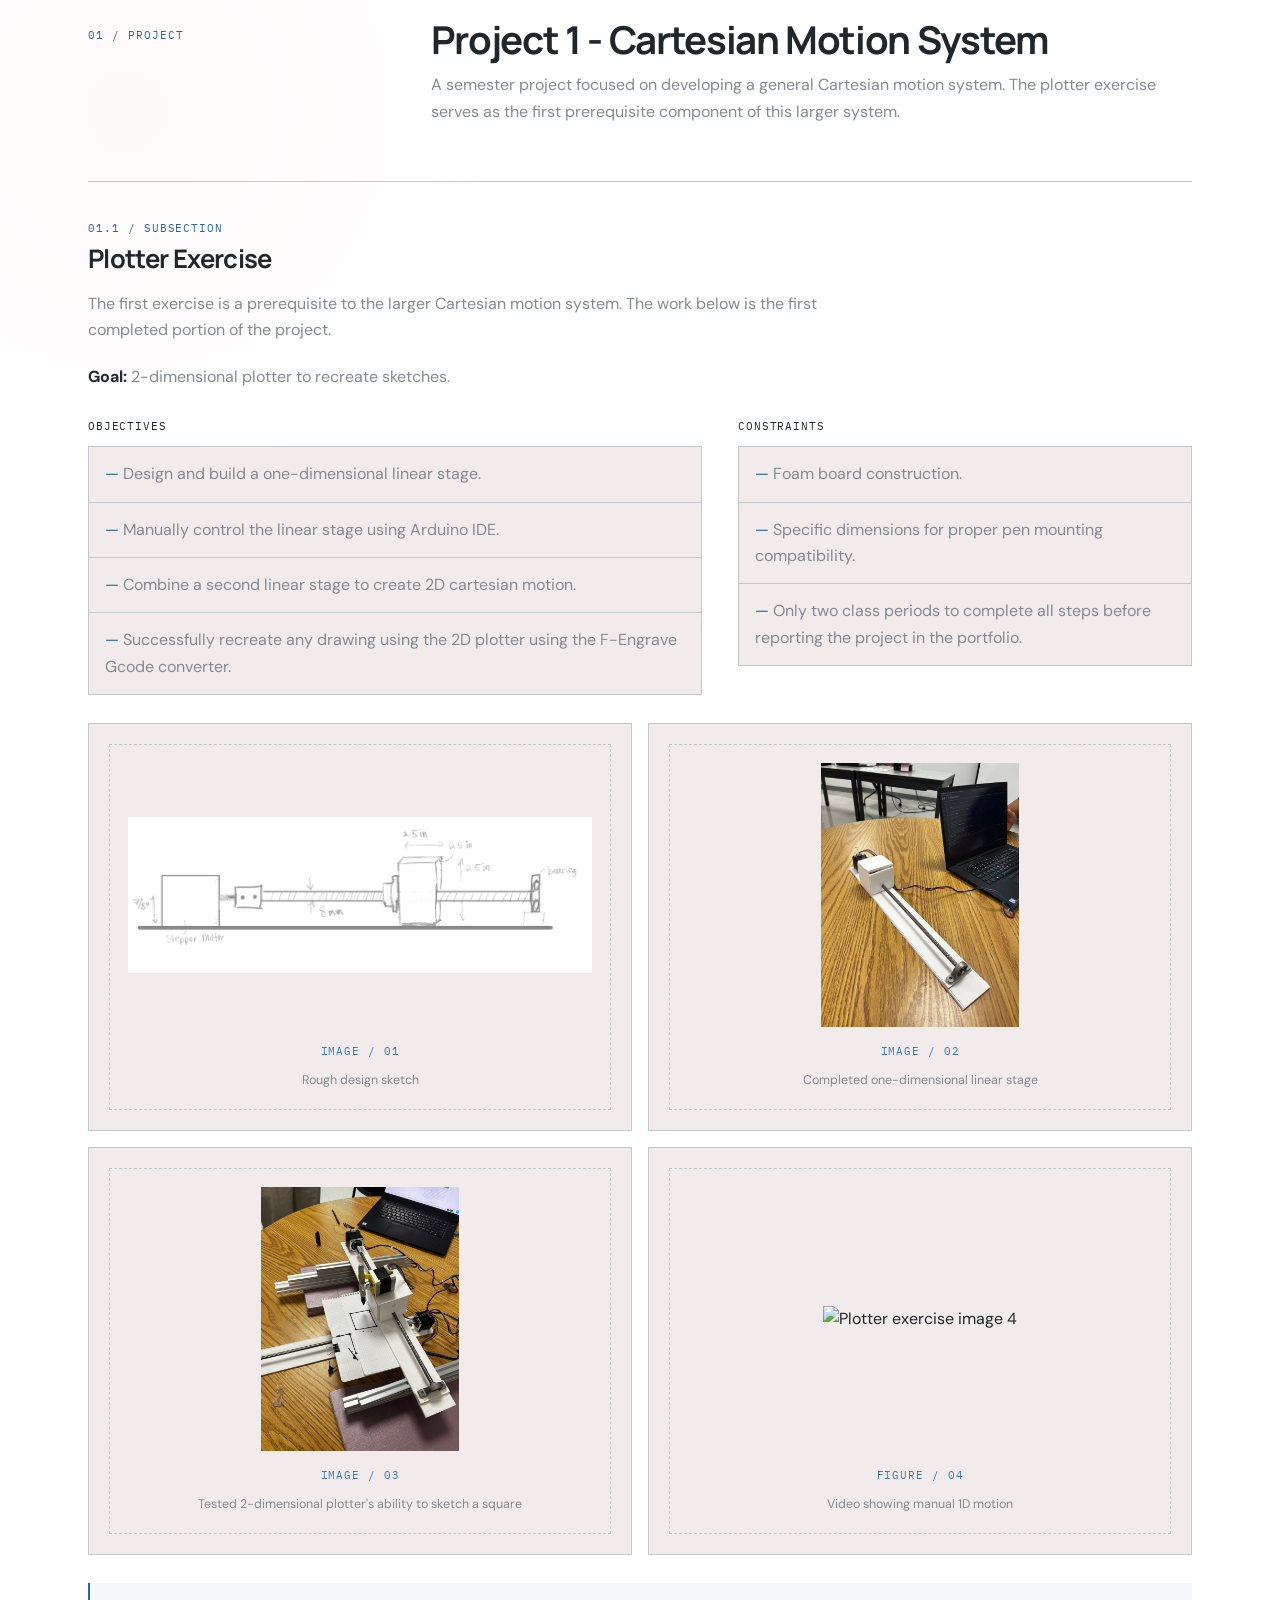
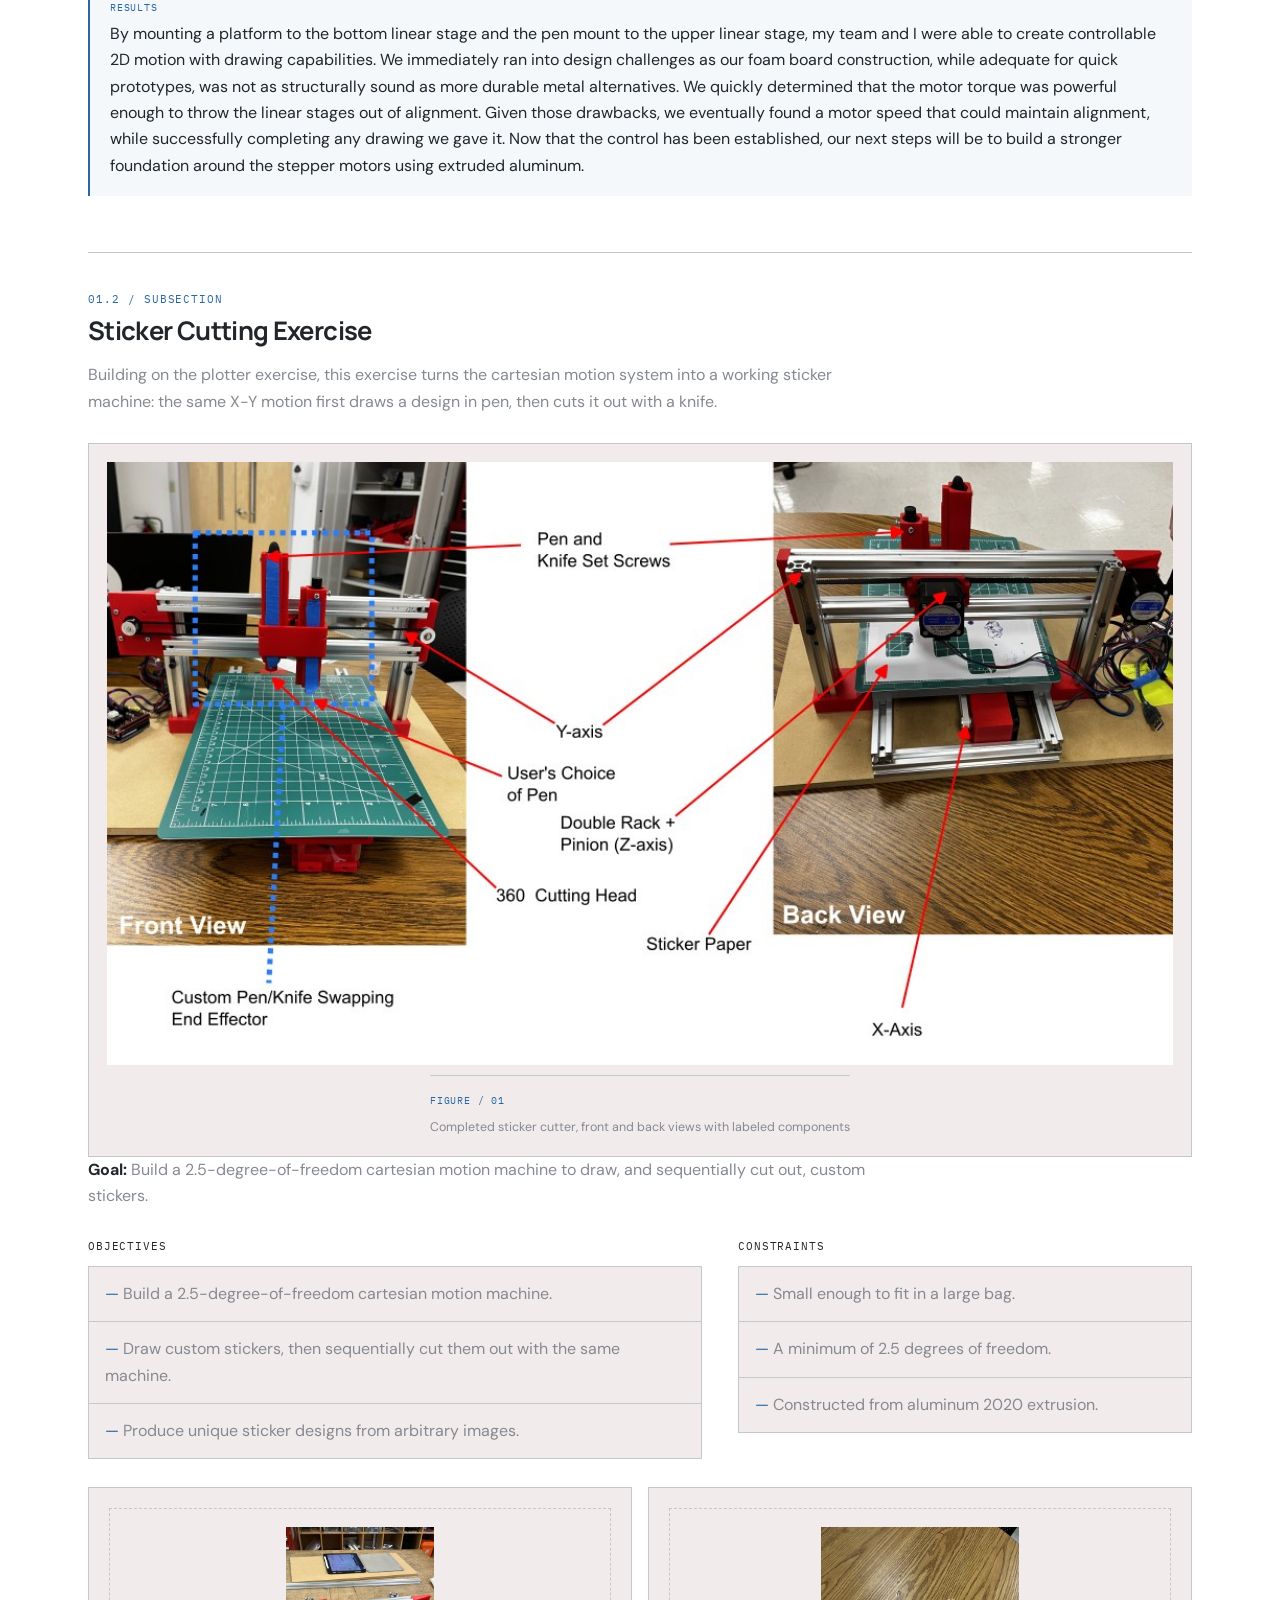
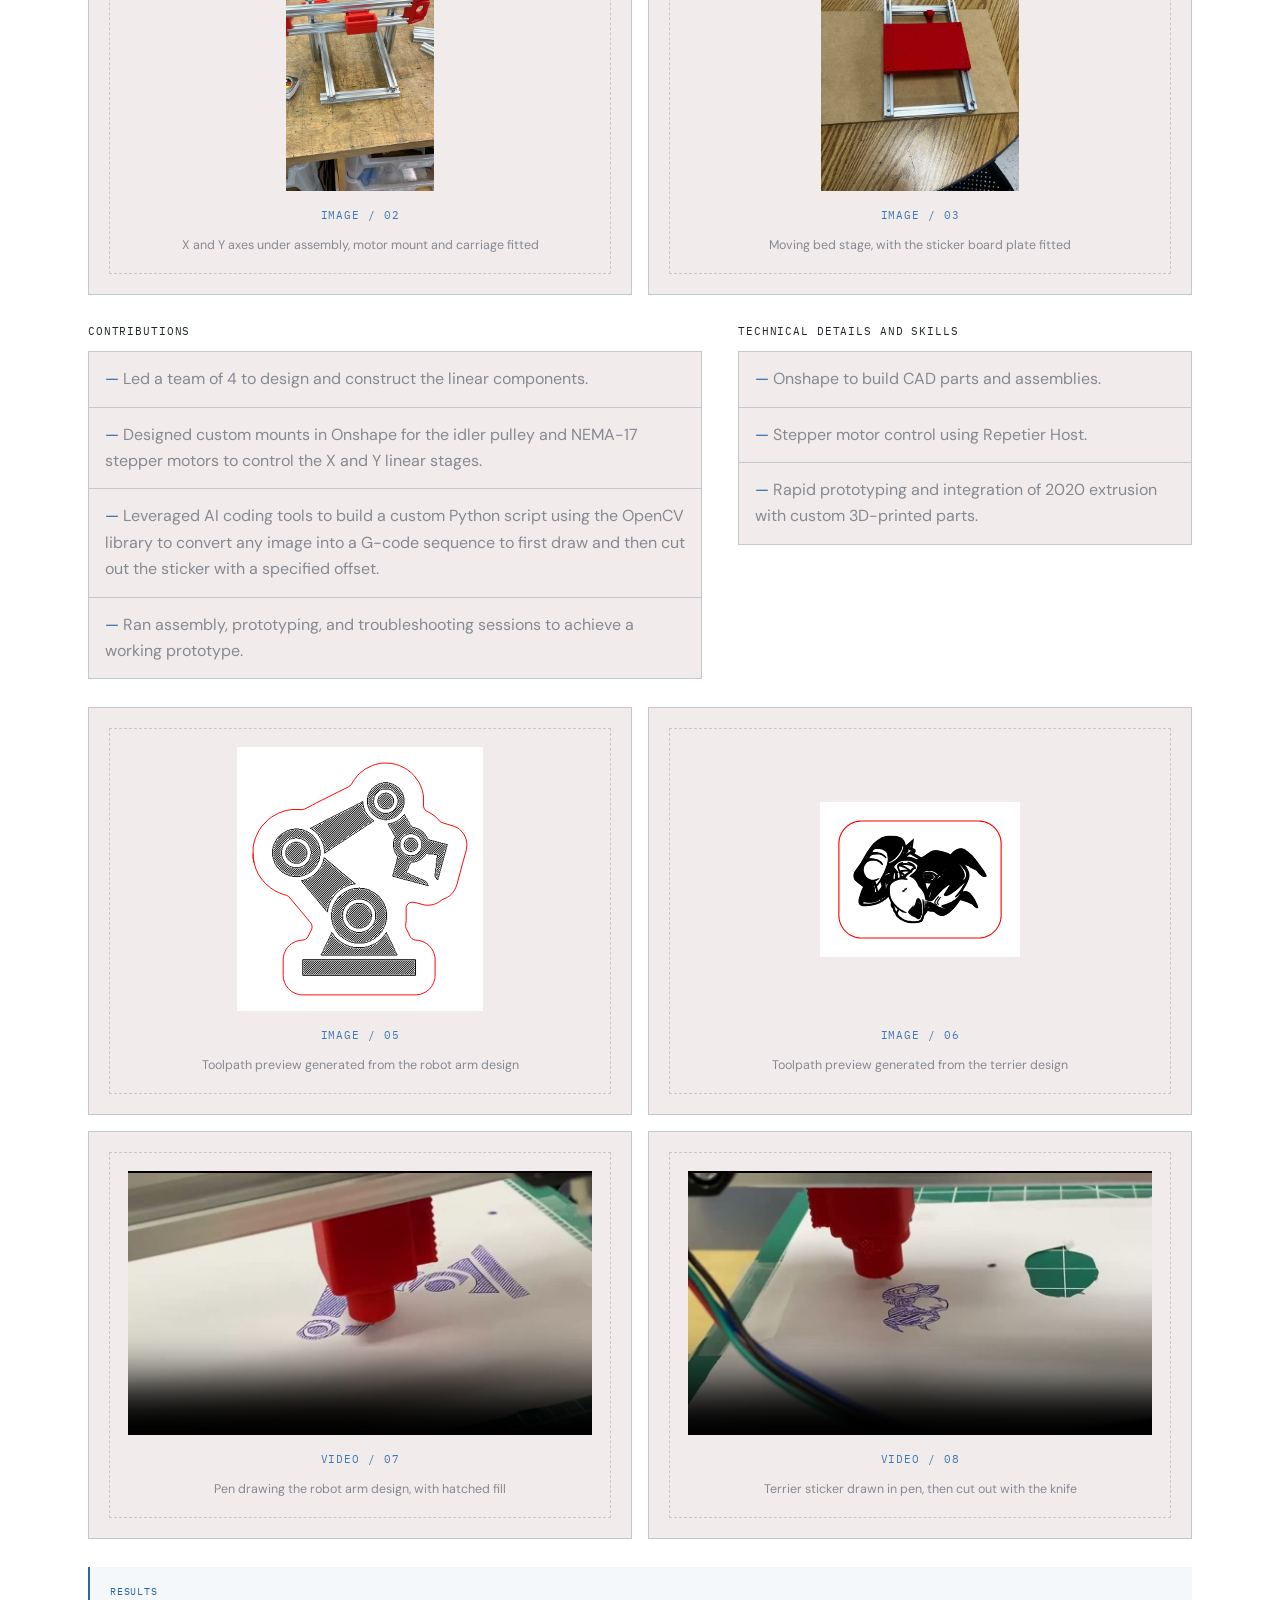
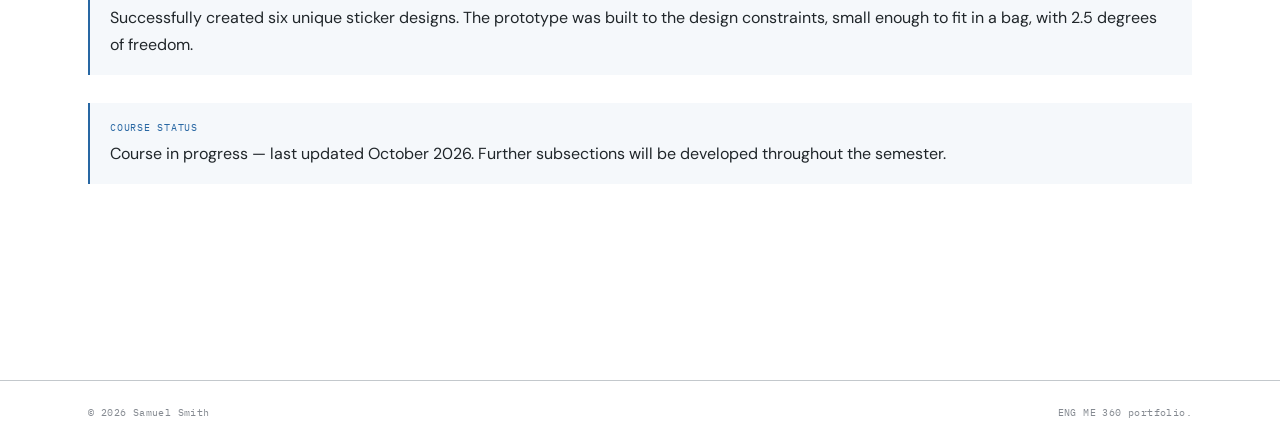
==== commit 3ac55d0d: "fix: removed reduntant image" ====
--- a/engme360.html
+++ b/engme360.html
@@ -200,12 +200,6 @@
               <div class="case-figure__label"><span>IMAGE / 03</span><small>Moving bed stage, with the sticker board plate fitted</small></div>
             </div>
           </div>
-          <div class="case-figure case-figure--span2">
-            <div class="case-figure__inner">
-              <img src="images/sticker-prototype-front.jpg" alt="Completed sticker cutter from the front, pen and knife mounted in the swapping end effector above the cutting mat">
-              <div class="case-figure__label"><span>IMAGE / 04</span><small>Completed machine, pen and knife mounted in the swapping end effector</small></div>
-            </div>
-          </div>
         </div>
 
         <div class="case-two-col case-two-col--sticker-details">
